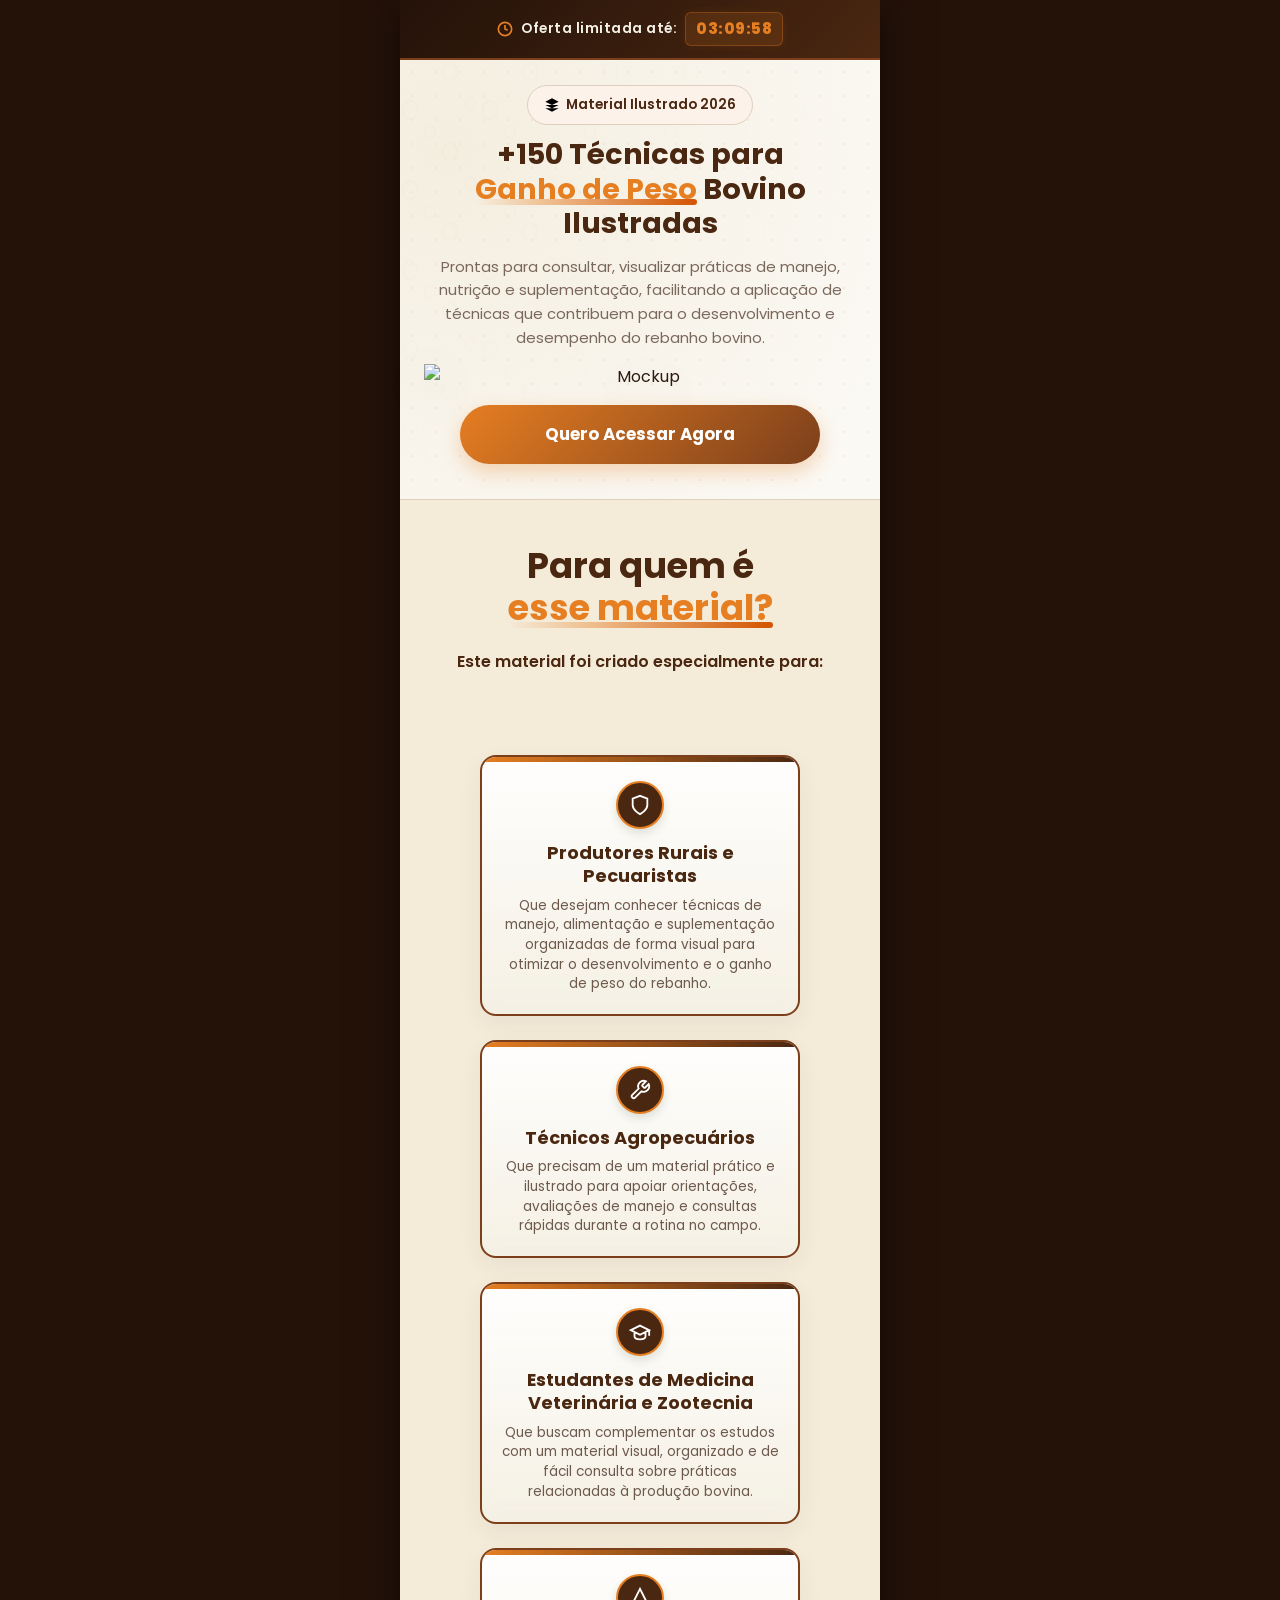
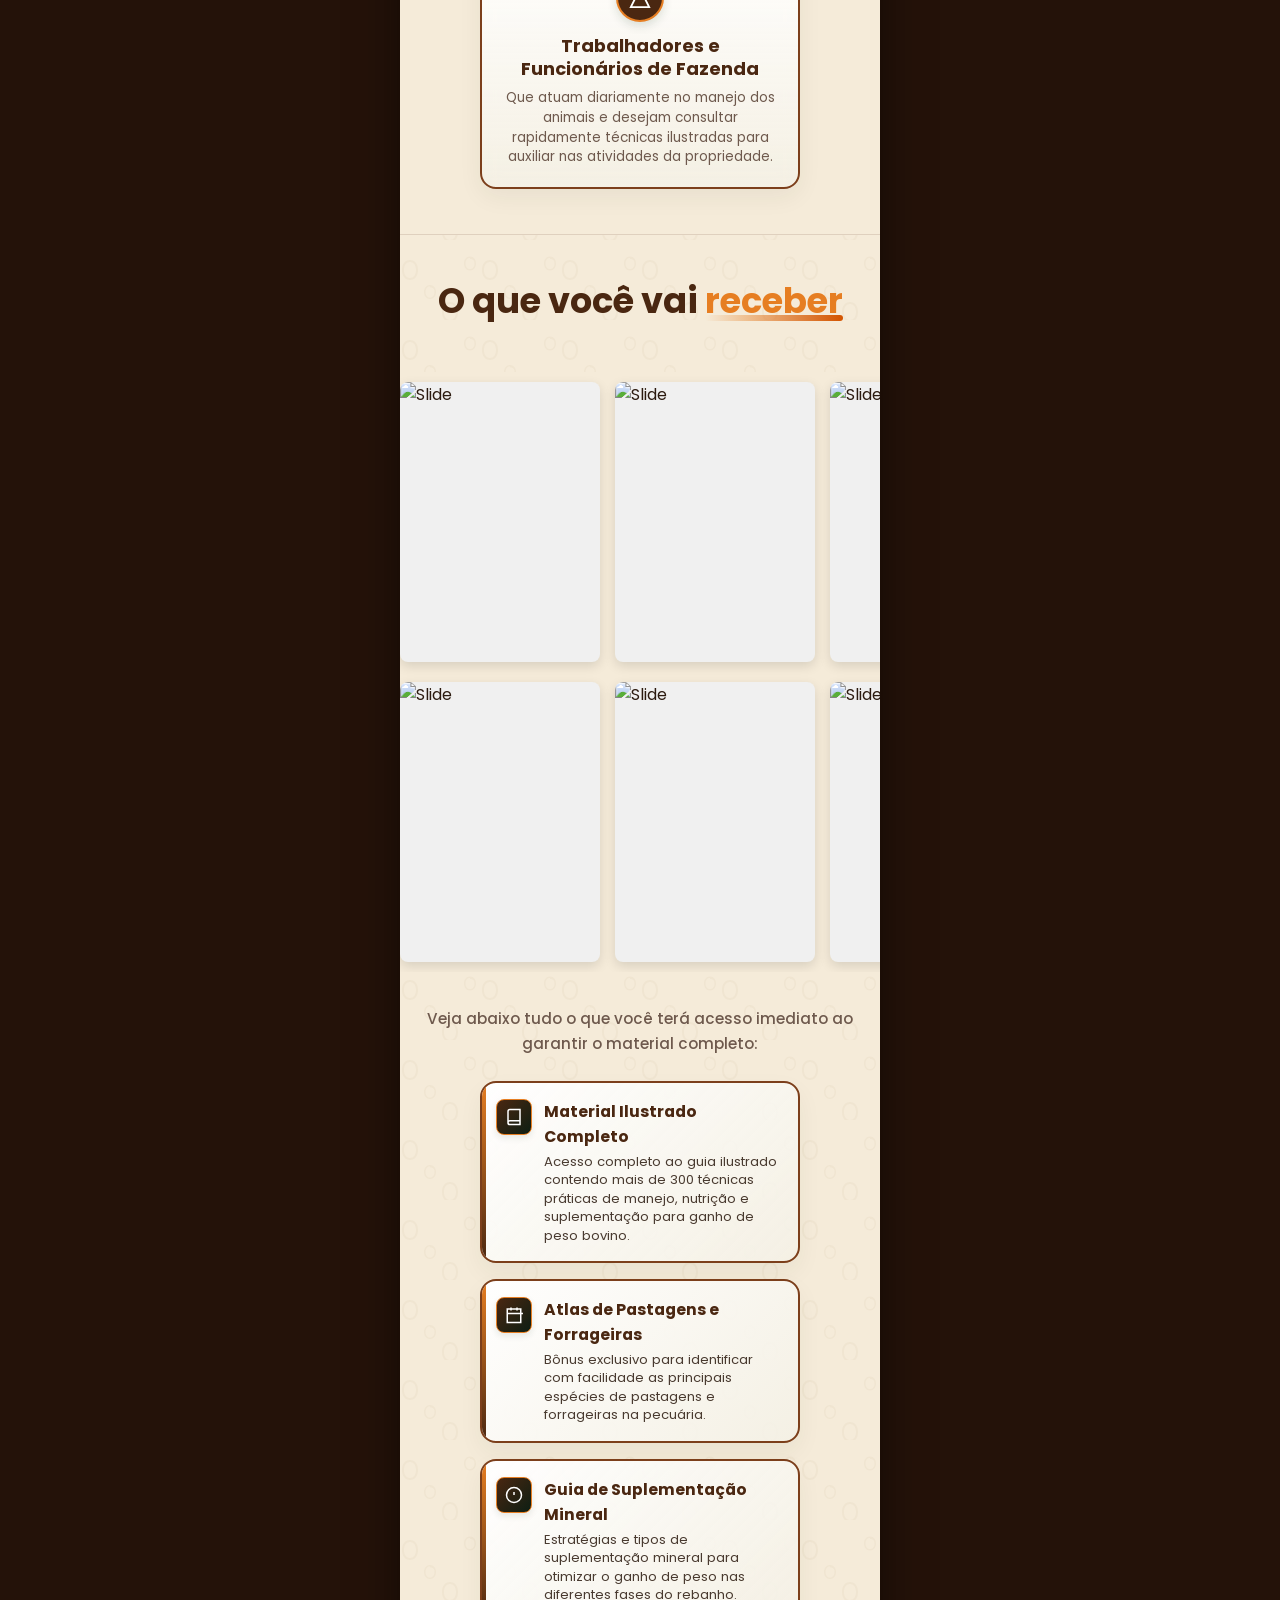
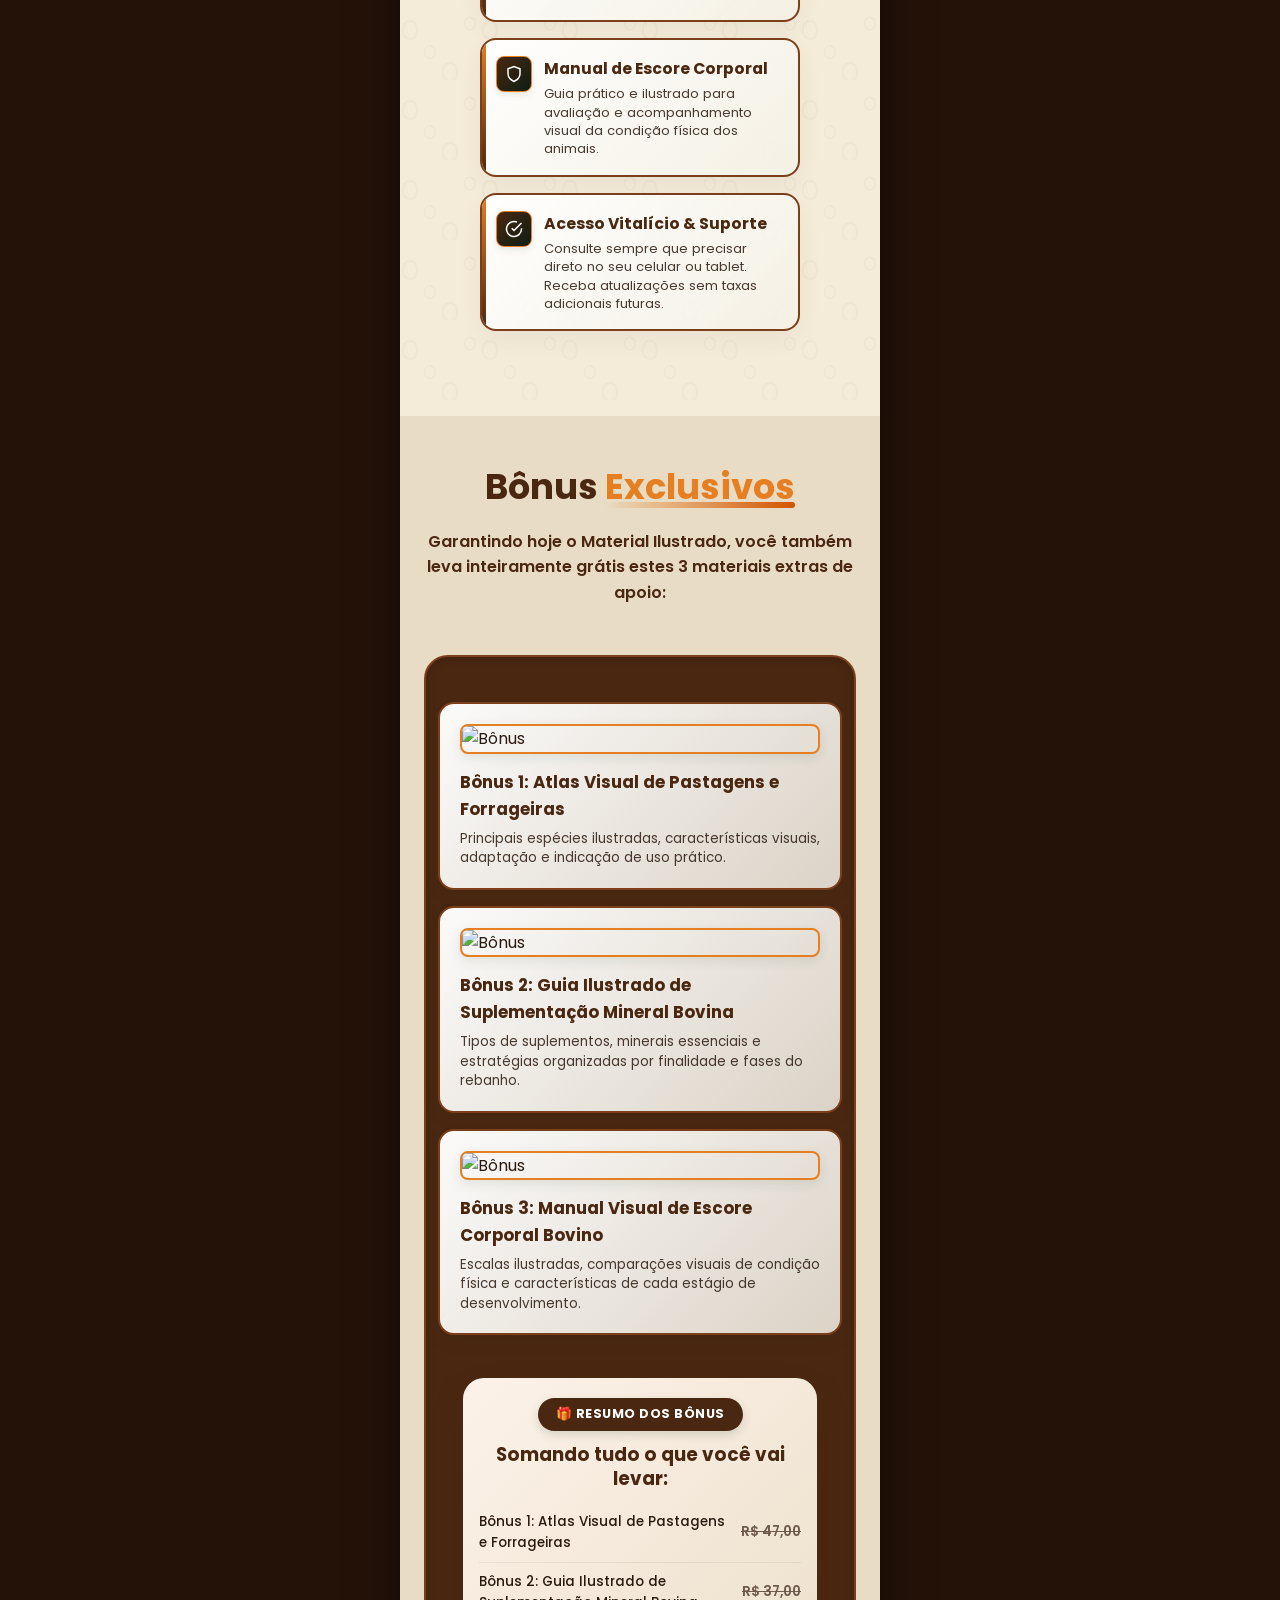
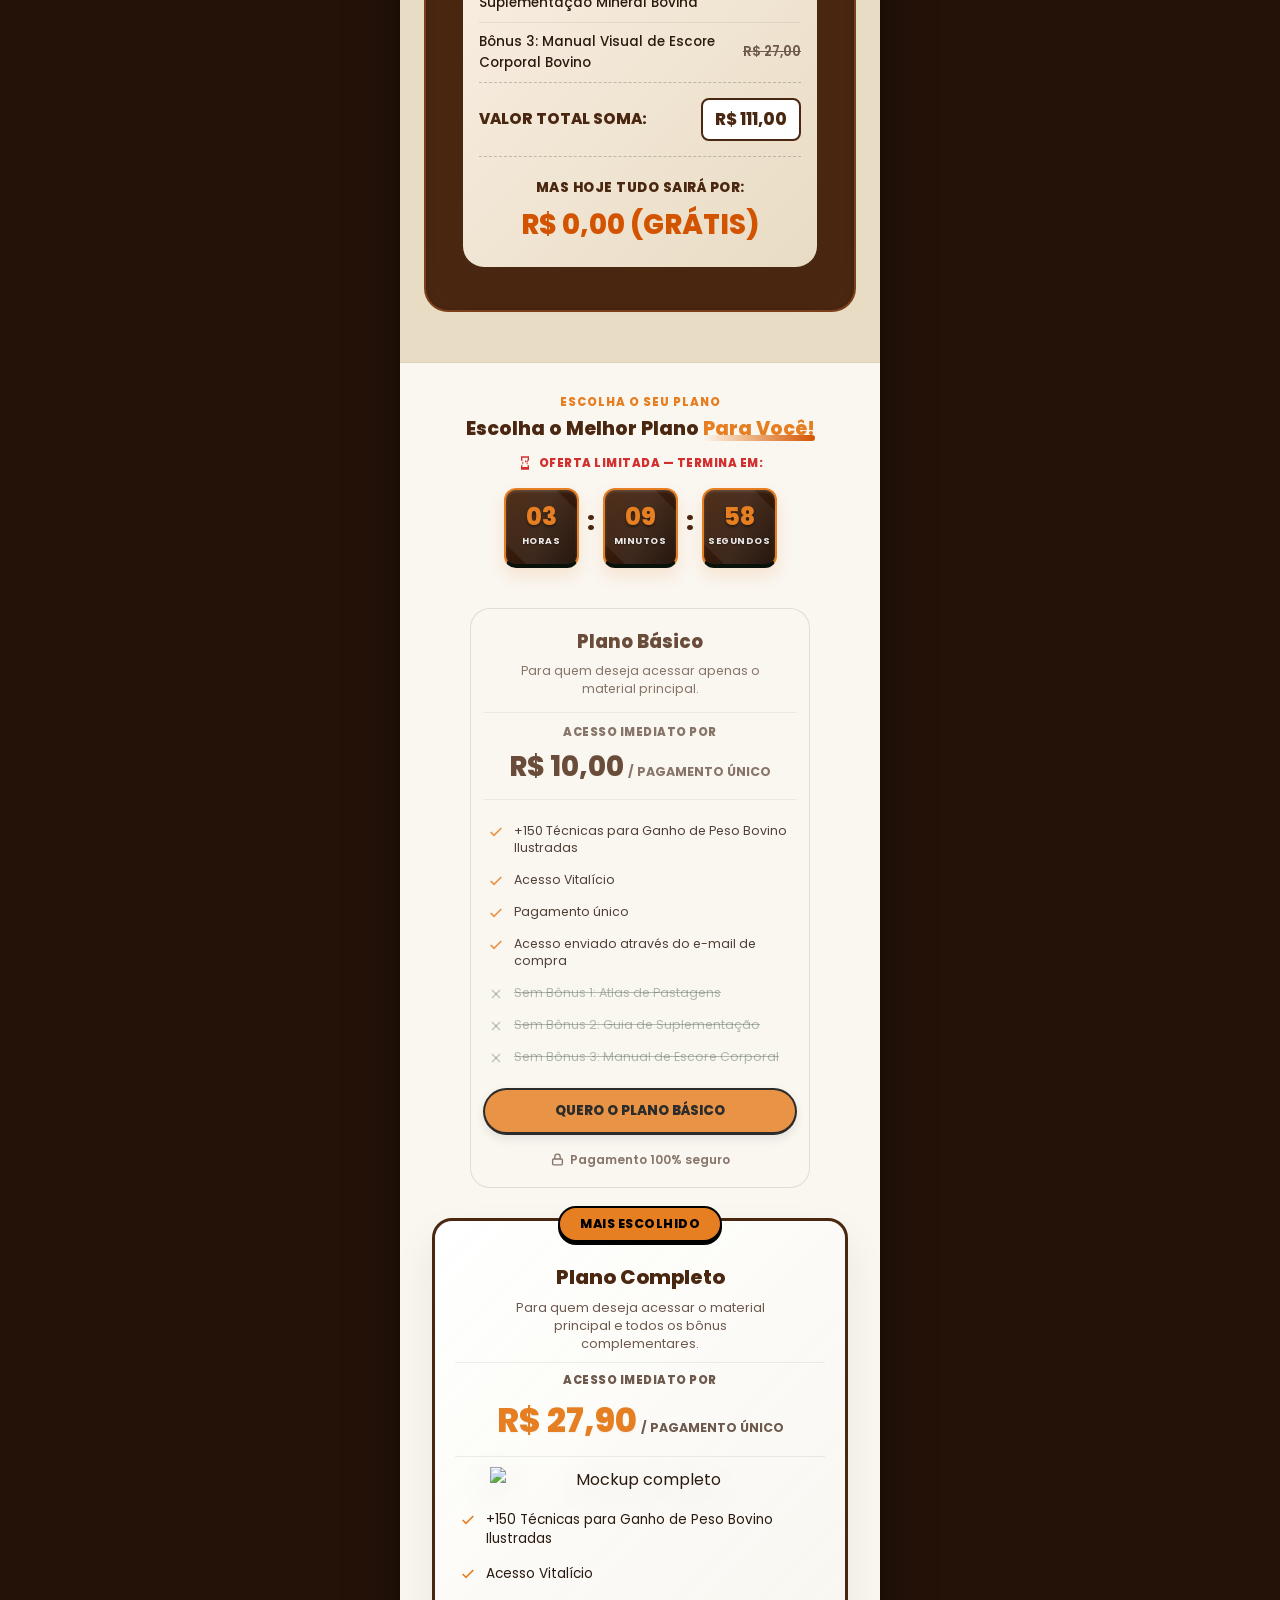
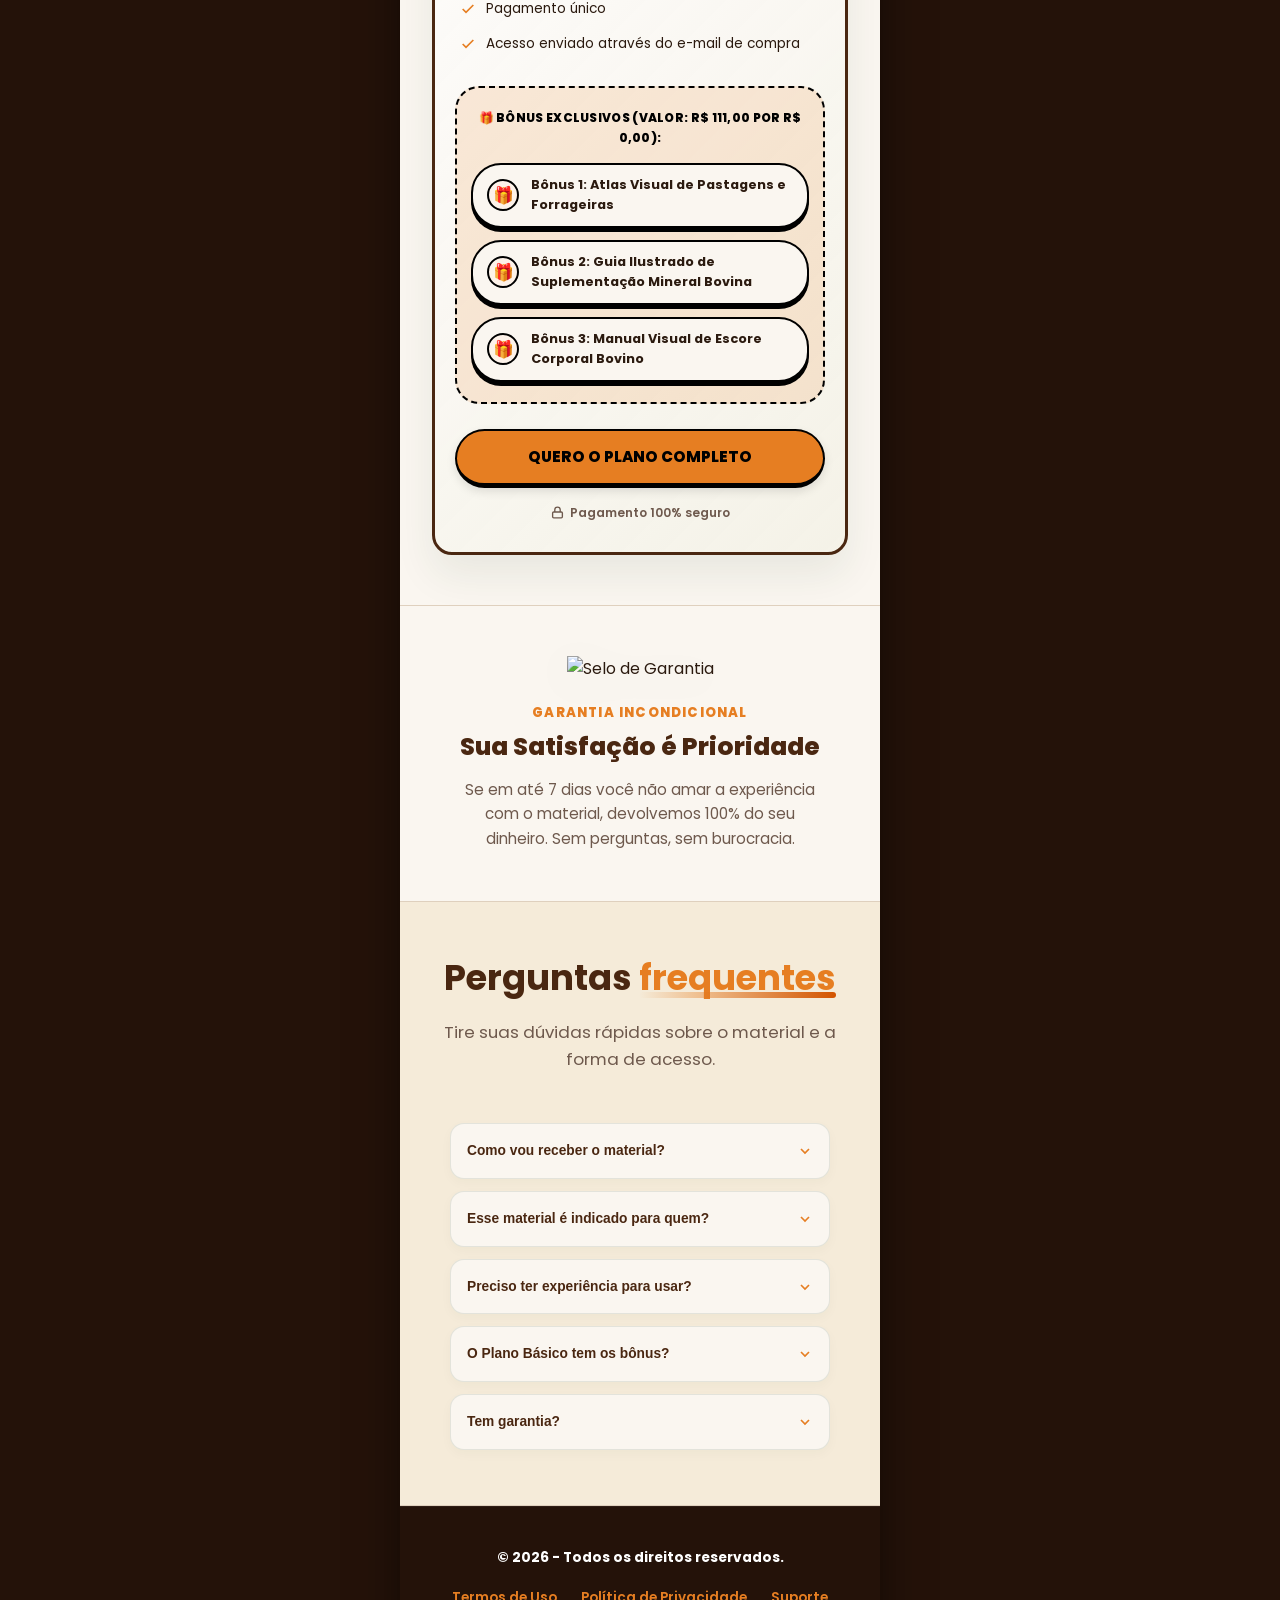
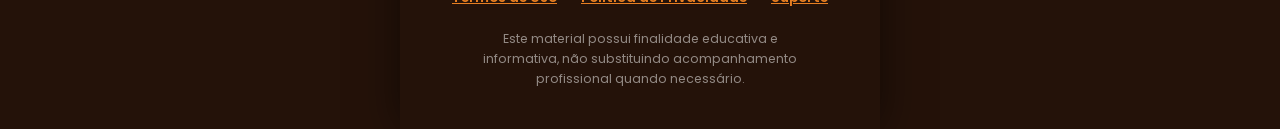
==== index.html @ b2746ac4 "Initial commit with Dockerfile, sales page, and members area" ====
<!DOCTYPE html>
<html lang="pt-BR">

<head>
    <meta charset="UTF-8">
    <meta name="viewport" content="width=device-width, initial-scale=1.0">
    <title data-config="meta.title">+150 Técnicas para Ganho de Peso Bovino Ilustradas - Material Ilustrado</title>
    <meta name="description" data-config-content="meta.description"
        content="Prontas para consultar, visualizar práticas de manejo, nutrição e suplementação, facilitando a aplicação de técnicas que contribuem para o desenvolvimento e desempenho do rebanho bovino.">

    <style>
        @import url('https://fonts.googleapis.com/css2?family=Poppins:wght@300;400;700;800&display=swap');

        /* 
        ==================================================================
        PAINEL DE CONFIGURAÇÃO DE CORES (CSS VARIABLES)
        Altere as cores abaixo para mudar o visual da página inteira!
        ==================================================================
        */
        :root {
            --primary: #4a2711;
            /* Marrom Escuro Quente */
            --primary-light: #7c3f1b;
            /* Marrom Médio */
            --support: #e67e22;
            /* Laranja */
            --support-light: #fdf2e9;
            /* Laranja/Creme Bem Claro */
            --bg-beige: #f5ebd9;
            /* Fundo geral da página (Marrom Claro/Bege) */
            --bg-beige-dark: #e8dcc4;
            /* Fundo de seções específicas (Bege Escuro) */
            --bg-white: #faf6f0;
            /* Fundo dos cards e contêineres principais */
            --text-dark: #2b1a0f;
            /* Texto principal */
            --text-muted: #6e594d;
            /* Texto secundário */
            --accent: #d35400;
            /* Laranja de atenção */
            --accent-gold: #d4a373;
            /* Cor ouro/bronze decorativo */
            --border-color: #dfd0be;
            /* Cor das bordas padrão */

            /* Sombra e Efeitos */
            --shadow-sm: 0 2px 8px rgba(74, 39, 17, 0.05);
            --shadow-md: 0 8px 24px rgba(74, 39, 17, 0.08);
            --shadow-lg: 0 16px 32px rgba(74, 39, 17, 0.12);
            --transition: all 0.3s cubic-bezier(0.4, 0, 0.2, 1);
            --radius-sm: 8px;
            --radius-md: 16px;
            --radius-lg: 24px;
        }

        /* RESET & BASE CSS */
        * {
            margin: 0;
            padding: 0;
            box-sizing: border-box;
            -webkit-tap-highlight-color: transparent;
        }

        html {
            scroll-behavior: smooth;
            background-color: #241209;
            display: flex;
            justify-content: center;
        }

        body {
            font-family: 'Poppins', sans-serif;
            background-color: var(--bg-beige);
            /* Leaf wallpaper pattern with SVG inline leaves */
            background-image: url("data:image/svg+xml,%3Csvg xmlns='http://www.w3.org/2000/svg' width='80' height='80' viewBox='0 0 80 80'%3E%3Cg fill='%237c3f1b' fill-opacity='0.04'%3E%3Cpath d='M10 20c5 0 8 4 8 10s-3 10-8 10-8-4-8-10 3-10 8-10zm0 2c-3.3 0-6 2.7-6 8s2.7 8 6 8 6-2.7 6-8-2.7-8-6-8zm40 40c5 0 8 4 8 10s-3 10-8 10-8-4-8-10 3-10 8-10zm0 2c-3.3 0-6 2.7-6 8s2.7 8 6 8 6-2.7 6-8-2.7-8-6-8zM30 45c3.8 0 6 3 6 7s-2.2 7-6 7-6-3-6-7 2.2-7 6-7zm0 1.5c-2.5 0-4.5 2-4.5 5.5s2 5.5 4.5 5.5 4.5-2 4.5-5.5-2-4.5-4.5-4.5zm40-30c3.8 0 6 3 6 7s-2.2 7-6 7-6-3-6-7 2.2-7 6-7zm0 1.5c-2.5 0-4.5 2-4.5 5.5s2 5.5 4.5 5.5 4.5-2 4.5-5.5-2-4.5-4.5-4.5z'/%3E%3C/g%3E%3C/svg%3E");
            color: var(--text-dark);
            line-height: 1.6;
            overflow-x: hidden;
            width: 100%;
            max-width: 480px;
            box-shadow: 0 0 40px rgba(0, 0, 0, 0.5);
            min-height: 100vh;
        }

        h1,
        h2,
        h3,
        .font-serif {
            font-family: 'Poppins', sans-serif;
            font-weight: 700;
            color: var(--primary);
        }

        p {
            font-size: 1.05rem;
            color: var(--text-muted);
            font-weight: 400;
        }

        strong {
            color: var(--primary);
            font-weight: 600;
        }

        .container {
            width: 100%;
            max-width: 1140px;
            margin: 0 auto;
            padding: 0 24px;
        }

        section {
            padding: 45px 0;
        }

        .btn {
            display: inline-flex;
            align-items: center;
            justify-content: center;
            padding: 16px 32px;
            font-size: 1.05rem;
            font-weight: 700;
            text-decoration: none;
            border-radius: 50px;
            transition: var(--transition);
            cursor: pointer;
            border: none;
            width: 100%;
            max-width: 360px;
            box-shadow: var(--shadow-md);
            position: relative;
            overflow: hidden;
            white-space: nowrap;
        }

        .btn::after {
            content: '';
            position: absolute;
            top: 0;
            left: 0;
            width: 100%;
            height: 100%;
            background: linear-gradient(rgba(255, 255, 255, 0.15), rgba(255, 255, 255, 0));
            opacity: 0;
            transition: var(--transition);
        }

        .btn:hover::after {
            opacity: 1;
        }

        .btn:hover {
            transform: translateY(-3px);
            box-shadow: var(--shadow-lg);
        }

        .btn-primary {
            background-color: var(--primary);
            color: var(--bg-beige);
        }

        .btn-primary:hover {
            background-color: var(--primary-light);
        }

        .btn-accent {
            background: linear-gradient(135deg, var(--support), var(--primary-light));
            color: white;
            box-shadow: 0 8px 20px rgba(230, 126, 34, 0.3);
        }

        .btn-accent:hover {
            box-shadow: 0 12px 24px rgba(230, 126, 34, 0.4);
        }

        .badge {
            background-color: var(--support-light);
            color: var(--primary);
            padding: 8px 16px;
            border-radius: 30px;
            font-size: 0.85rem;
            font-weight: 600;
            display: inline-flex;
            align-items: center;
            gap: 6px;
            margin-bottom: 12px;
            border: 1px solid var(--border-color);
        }

        .fade-in {
            opacity: 0;
            transform: translateY(30px);
            transition: opacity 0.8s ease, transform 0.8s ease;
        }

        .fade-in.visible {
            opacity: 1;
            transform: translateY(0);
        }

        /* 1. TOP BAR */
        .top-bar {
            background: linear-gradient(135deg, #241209 0%, #4a2711 100%);
            color: #f4f1e6;
            font-size: 0.85rem;
            font-weight: 600;
            text-align: center;
            padding: 12px 16px;
            position: relative;
            z-index: 10;
            display: flex;
            justify-content: center;
            align-items: center;
            border-bottom: 2px solid var(--primary-light);
            letter-spacing: 0.5px;
        }

        .top-bar-content {
            display: inline-flex;
            align-items: center;
            gap: 8px;
            flex-wrap: wrap;
            justify-content: center;
        }

        .top-bar-icon {
            width: 16px;
            height: 16px;
            fill: none;
            stroke: var(--support);
            stroke-width: 2.5;
            animation: pulse-glow 2s infinite;
        }

        .timer-badge {
            background-color: rgba(230, 126, 34, 0.15);
            border: 1px solid rgba(230, 126, 34, 0.3);
            color: var(--support);
            padding: 4px 10px;
            border-radius: 6px;
            font-family: 'Poppins', monospace;
            font-weight: 800;
            font-size: 0.95rem;
            display: inline-flex;
            align-items: center;
            letter-spacing: 0.5px;
            box-shadow: 0 0 10px rgba(230, 126, 34, 0.1);
        }

        @keyframes pulse-glow {
            0% {
                transform: scale(1);
                opacity: 0.8;
            }

            50% {
                transform: scale(1.1);
                opacity: 1;
            }

            100% {
                transform: scale(1);
                opacity: 0.8;
            }
        }

        /* 2. HERO SECTION */
        .hero {
            background: radial-gradient(circle at 10% 20%, rgba(244, 241, 230, 0.5) 0%, rgba(251, 249, 244, 1) 90%);
            padding: 25px 0 35px 0;
            text-align: center;
            border-bottom: 1px solid var(--border-color);
            position: relative;
        }

        .hero::before {
            content: '';
            position: absolute;
            top: 0;
            left: 0;
            right: 0;
            bottom: 0;
            background-image: radial-gradient(var(--border-color) 1px, transparent 1px);
            background-size: 24px 24px;
            opacity: 0.3;
            pointer-events: none;
        }

        .hero-content {
            max-width: 850px;
            margin: 0 auto;
            position: relative;
            z-index: 1;
        }

        .hero h1 {
            font-size: 1.8rem;
            line-height: 1.2;
            margin-bottom: 14px;
        }

        .hero .subheadline {
            font-size: 0.925rem;
            margin-bottom: 15px;
            max-width: 760px;
            margin-left: auto;
            margin-right: auto;
            opacity: 0.9;
        }

        .highlight-stroke {
            color: var(--support);
            position: relative;
            display: inline-block;
        }

        .highlight-stroke::after {
            content: '';
            position: absolute;
            left: 0;
            bottom: 1px;
            width: 100%;
            height: 6px;
            background: linear-gradient(to right, rgba(230, 126, 34, 0) 0%, rgba(230, 126, 34, 0.4) 30%, var(--accent) 100%);
            border-radius: 3px;
        }

        .mockup-wrapper {
            margin: 0 auto 15px auto;
            max-width: 440px;
        }

        .mockup-image {
            width: 100%;
            height: auto;
            display: block;
            margin: 0 auto;
            filter: drop-shadow(0 15px 25px rgba(12, 24, 15, 0.12));
            transition: var(--transition);
        }

        .mockup-image:hover {
            transform: translateY(-4px) scale(1.01);
            filter: drop-shadow(0 20px 35px rgba(12, 24, 15, 0.2));
        }

        /* 3. AUDIENCE SECTION */
        .audience-section {
            background-color: var(--bg-beige);
            border-bottom: 1px solid var(--border-color);
        }

        .section-header {
            text-align: center;
            max-width: 750px;
            margin: 0 auto 50px auto;
        }

        .section-header h2 {
            font-size: 2.2rem;
            line-height: 1.2;
            margin-bottom: 20px;
        }

        .audience-grid {
            display: grid;
            grid-template-columns: repeat(auto-fit, minmax(250px, 1fr));
            gap: 24px;
        }

        .audience-card {
            background: linear-gradient(180deg, rgba(255, 255, 255, 0.95) 0%, rgba(244, 241, 230, 0.8) 100%);
            backdrop-filter: blur(10px);
            -webkit-backdrop-filter: blur(10px);
            border: 2px solid var(--primary-light);
            border-radius: var(--radius-md);
            padding: 24px 18px 20px 18px;
            box-shadow: 0 8px 24px rgba(27, 58, 36, 0.06);
            text-align: center;
            transition: var(--transition);
            position: relative;
            overflow: hidden;
            max-width: 320px;
            margin: 0 auto;
        }

        .audience-card::before {
            content: '';
            position: absolute;
            top: 0;
            left: 0;
            right: 0;
            height: 5px;
            background: linear-gradient(90deg, var(--support) 0%, var(--primary) 100%);
        }

        .audience-card:hover {
            transform: translateY(-8px);
            border-color: var(--support);
            box-shadow: 0 16px 32px rgba(27, 58, 36, 0.12);
        }

        .audience-icon {
            width: 48px;
            height: 48px;
            background-color: var(--primary);
            border-radius: 50%;
            display: flex;
            align-items: center;
            justify-content: center;
            margin: 0 auto 12px auto;
            border: 2px solid var(--support);
            box-shadow: 0 4px 10px rgba(27, 58, 36, 0.15);
            transition: var(--transition);
        }

        .audience-card:hover .audience-icon {
            background-color: var(--support);
            transform: scale(1.05);
        }

        .audience-icon svg {
            width: 22px;
            height: 22px;
            stroke: #ffffff;
            fill: none;
            stroke-width: 2;
        }

        .audience-card h3 {
            font-size: 1.12rem;
            margin-bottom: 8px;
            line-height: 1.3;
        }

        .audience-card p {
            font-size: 0.85rem;
            line-height: 1.45;
        }

        /* 4. CARROSSEIS INFINITOS */
        .scroller-wrapper {
            overflow: hidden;
            width: 100%;
            display: flex;
            flex-direction: column;
            gap: 20px;
            margin-top: 30px;
            padding: 10px 0;
            background-color: var(--bg-beige);
        }

        .scroller-track {
            display: flex;
            gap: 15px;
            width: max-content;
        }

        .scroller-track.to-right {
            animation: scrollRight 35s linear infinite;
        }

        .scroller-track.to-left {
            animation: scrollLeft 35s linear infinite;
        }

        @keyframes scrollRight {
            0% {
                transform: translateX(-50%);
            }

            100% {
                transform: translateX(0);
            }
        }

        @keyframes scrollLeft {
            0% {
                transform: translateX(0);
            }

            100% {
                transform: translateX(-50%);
            }
        }

        .scroller-item {
            width: 200px;
            height: 280px;
            border-radius: var(--radius-sm);
            background: #f0f0f0;
            border: none;
            display: flex;
            align-items: center;
            justify-content: center;
            overflow: hidden;
            flex-shrink: 0;
            box-shadow: 0 4px 12px rgba(0, 0, 0, 0.12);
            transition: var(--transition);
        }

        .scroller-item img {
            width: 100%;
            height: 100%;
            object-fit: cover;
            display: block;
            border-radius: var(--radius-sm);
        }

        .scroller-item:hover {
            transform: scale(1.03);
            box-shadow: 0 8px 20px rgba(0, 0, 0, 0.2);
        }

        /* Benefit cards */
        .benefit-grid {
            display: grid;
            grid-template-columns: 1fr;
            gap: 16px;
            margin-top: 25px;
            padding: 0 20px 40px 20px;
        }

        .benefit-card {
            background: linear-gradient(135deg, rgba(255, 255, 255, 0.98) 0%, rgba(244, 241, 230, 0.85) 100%);
            border: 2px solid var(--primary-light);
            border-radius: var(--radius-md);
            padding: 16px 14px;
            display: flex;
            align-items: flex-start;
            gap: 12px;
            box-shadow: 0 10px 25px rgba(27, 58, 36, 0.05);
            transition: var(--transition);
            text-align: left;
            max-width: 320px;
            margin: 0 auto;
            position: relative;
            overflow: hidden;
        }

        .benefit-card::before {
            content: '';
            position: absolute;
            top: 0;
            left: 0;
            bottom: 0;
            width: 4px;
            background: linear-gradient(180deg, var(--support) 0%, var(--primary) 100%);
        }

        .benefit-card:hover {
            transform: translateY(-5px);
            border-color: var(--support);
            box-shadow: 0 16px 30px rgba(27, 58, 36, 0.1);
        }

        .benefit-icon {
            width: 36px;
            height: 36px;
            background: linear-gradient(135deg, var(--primary) 0%, #0d1e13 100%);
            border-radius: 8px;
            display: flex;
            align-items: center;
            justify-content: center;
            flex-shrink: 0;
            border: 1.5px solid var(--support);
            box-shadow: 0 3px 6px rgba(27, 58, 36, 0.1);
            transition: var(--transition);
        }

        .benefit-card:hover .benefit-icon {
            background: linear-gradient(135deg, var(--support) 0%, var(--primary) 100%);
            transform: scale(1.05) rotate(5deg);
        }

        .benefit-icon svg {
            width: 18px;
            height: 18px;
            stroke: #ffffff;
            fill: none;
            stroke-width: 2;
        }

        .benefit-info h3 {
            font-size: 0.98rem;
            margin-bottom: 4px;
            color: var(--primary);
            font-weight: 700;
        }

        .benefit-info p {
            font-size: 0.82rem;
            line-height: 1.4;
            color: var(--text-dark);
            opacity: 0.85;
        }

        /* 5. BONUS SECTION */
        .bonus-outer-wrapper {
            background-color: var(--primary);
            border-radius: var(--radius-lg);
            padding: 20px 12px;
            margin: 25px 0 0 0;
            border: 2px solid var(--primary-light);
            box-shadow: inset 0 2px 10px rgba(0, 0, 0, 0.15);
        }

        .bonus-grid {
            display: grid;
            grid-template-columns: 1fr;
            gap: 16px;
            margin-top: 25px;
            padding: 0;
        }

        .bonus-card {
            background: linear-gradient(135deg, rgba(255, 255, 255, 0.98) 0%, rgba(244, 241, 230, 0.85) 100%);
            border: 2px solid var(--primary-light);
            border-radius: var(--radius-md);
            padding: 20px;
            text-align: left;
            width: 100%;
            max-width: 100%;
            box-shadow: 0 8px 20px rgba(27, 58, 36, 0.04);
            transition: var(--transition);
        }

        .bonus-card:hover {
            transform: translateY(-4px);
            border-color: var(--support);
            box-shadow: 0 12px 25px rgba(27, 58, 36, 0.08);
        }

        .bonus-image-wrapper {
            width: 100%;
            border-radius: var(--radius-sm);
            margin-bottom: 15px;
            overflow: hidden;
            border: 2px solid var(--support);
            box-shadow: 0 4px 12px rgba(27, 58, 36, 0.1);
        }

        .bonus-image-wrapper img {
            width: 100%;
            height: auto;
            display: block;
        }

        .bonus-card h3 {
            font-size: 1.05rem;
            margin-bottom: 6px;
            color: var(--primary);
            font-weight: 700;
        }

        .bonus-card p {
            font-size: 0.84rem;
            line-height: 1.45;
            color: var(--text-dark);
            opacity: 0.85;
        }

        /* Summary Box Table */
        .summary-box {
            background: linear-gradient(135deg, var(--support-light) 0%, var(--bg-beige-dark) 100%);
            border: 3px solid var(--primary);
            border-radius: var(--radius-lg);
            padding: 20px 16px;
            max-width: 360px;
            margin: 40px auto 20px auto;
            text-align: center;
            box-shadow: 0 16px 35px rgba(74, 39, 17, 0.1);
            position: relative;
        }

        .summary-badge {
            display: inline-block;
            background: var(--primary);
            color: #ffffff;
            padding: 6px 18px;
            border-radius: 30px;
            font-size: 0.8rem;
            font-weight: 700;
            letter-spacing: 0.5px;
            text-transform: uppercase;
            margin-bottom: 12px;
            box-shadow: 0 4px 10px rgba(27, 58, 36, 0.15);
        }

        .summary-box h3 {
            font-size: 1.15rem;
            font-weight: 700;
            color: var(--primary);
            margin-bottom: 12px;
            line-height: 1.3;
        }

        .summary-list {
            list-style: none;
            padding: 0;
            margin: 0 0 15px 0;
            border-bottom: 1px dashed rgba(27, 58, 36, 0.25);
        }

        .summary-list li {
            display: flex;
            justify-content: space-between;
            align-items: center;
            padding: 8px 0;
            font-size: 0.84rem;
            border-bottom: 1px solid rgba(27, 58, 36, 0.08);
            color: var(--text-dark);
            text-align: left;
            font-weight: 500;
        }

        .summary-list li:last-child {
            border-bottom: none;
        }

        .summary-list .item-price {
            color: var(--text-muted);
            font-weight: 600;
            flex-shrink: 0;
            margin-left: 10px;
        }

        .summary-total-container {
            display: flex;
            justify-content: space-between;
            align-items: center;
            margin-bottom: 15px;
        }

        .summary-total-container .total-label {
            font-size: 0.95rem;
            font-weight: 800;
            color: var(--primary);
        }

        .summary-total-container .total-box {
            background-color: #ffffff;
            border: 2px solid var(--primary);
            border-radius: 8px;
            padding: 6px 12px;
            font-weight: 800;
            font-size: 1.05rem;
            color: var(--primary);
        }

        .summary-free-highlight {
            border-top: 1px dashed rgba(27, 58, 36, 0.25);
            padding-top: 20px;
        }

        .summary-free-highlight .free-sub {
            font-size: 0.85rem;
            font-weight: 800;
            color: var(--primary);
            margin-bottom: 5px;
            letter-spacing: 0.5px;
        }

        .summary-free-highlight .free-price {
            font-size: 1.7rem;
            font-weight: 800;
            color: var(--accent);
            animation: pulsePrice 2s infinite;
        }

        @keyframes pulsePrice {
            0% {
                transform: scale(1);
            }

            50% {
                transform: scale(1.03);
            }

            100% {
                transform: scale(1);
            }
        }

        /* 6. PLANS & PRICING */
        .plans-grid {
            display: grid;
            grid-template-columns: 1fr;
            gap: 30px;
            margin-top: 40px;
            padding: 0 8px 40px 8px;
        }

        .plan-card {
            background: linear-gradient(135deg, rgba(255, 255, 255, 0.98) 0%, rgba(244, 241, 230, 0.85) 100%);
            border: 2px solid var(--primary-light);
            border-radius: 20px;
            padding: 30px 20px;
            text-align: center;
            width: 100%;
            max-width: 360px;
            margin: 0 auto;
            box-shadow: 0 10px 30px rgba(27, 58, 36, 0.04);
            position: relative;
            transition: var(--transition);
        }

        .plan-card.plan-featured {
            border: 3px solid var(--primary);
            box-shadow: 0 20px 40px rgba(27, 58, 36, 0.08);
            max-width: 420px;
        }

        .plan-card.plan-basic {
            background: var(--bg-white);
            border: 1px solid rgba(27, 58, 36, 0.15);
            max-width: 340px;
            padding: 18px 12px;
            box-shadow: none;
            opacity: 0.82;
        }

        .plan-card.plan-basic:hover {
            opacity: 1;
            border-color: rgba(27, 58, 36, 0.35);
        }

        .plan-card.plan-basic .plan-card-header h3 {
            font-size: 1.15rem;
        }

        .plan-card.plan-basic .plan-desc {
            font-size: 0.78rem;
            max-width: 240px;
        }

        .plan-card.plan-basic .plan-price-block {
            margin: 15px 0;
            padding: 10px 0;
        }

        .plan-card.plan-basic .price-val {
            font-size: 1.7rem;
        }

        .plan-card.plan-basic .plan-features li {
            font-size: 0.78rem;
            padding: 7px 0;
        }

        .plan-card.plan-basic .plan-btn {
            padding: 10px 16px;
            font-size: 0.85rem;
            border-bottom-width: 3px;
        }

        .plan-card.plan-basic .plan-btn:hover {
            border-bottom-width: 2px;
        }

        .plan-tag {
            position: absolute;
            top: -15px;
            left: 50%;
            transform: translateX(-50%);
            background-color: var(--support);
            border: 2px solid #000000;
            color: #000000;
            padding: 6px 20px;
            border-radius: 30px;
            font-size: 0.78rem;
            font-weight: 800;
            letter-spacing: 0.5px;
            box-shadow: 0px 3px 0px #000000;
        }

        .plan-card-header h3 {
            font-size: 1.25rem;
            font-weight: 800;
            color: var(--primary);
            margin-bottom: 6px;
        }

        .plan-featured .plan-card-header h3 {
            margin-top: 10px;
        }

        .plan-desc {
            font-size: 0.8rem;
            color: var(--text-muted);
            line-height: 1.4;
            max-width: 260px;
            margin: 0 auto;
        }

        .plan-price-block {
            margin: 10px 0 5px 0;
            padding: 8px 0;
            border-top: 1px solid rgba(27, 58, 36, 0.08);
            border-bottom: 1px solid rgba(27, 58, 36, 0.08);
        }

        .price-sub {
            font-size: 0.72rem;
            font-weight: 800;
            color: var(--text-muted);
            letter-spacing: 0.5px;
            display: block;
            margin-bottom: 4px;
        }

        .price-main {
            display: flex;
            align-items: baseline;
            justify-content: center;
            gap: 4px;
            flex-wrap: wrap;
        }

        .price-val {
            font-size: 2.1rem;
            font-weight: 800;
            color: var(--primary);
            white-space: nowrap;
        }

        .plan-featured .price-val {
            color: var(--support);
            text-shadow: 0 1px 2px rgba(0, 0, 0, 0.05);
            white-space: nowrap;
        }

        .price-period {
            font-size: 0.78rem;
            font-weight: 700;
            color: var(--text-muted);
        }

        .plan-mockup-wrapper {
            margin: 10px auto;
            max-width: 100%;
            height: auto;
        }

        .plan-mockup-wrapper img {
            width: 100%;
            max-width: 300px;
            display: block;
            margin: 0 auto;
            filter: drop-shadow(0 8px 16px rgba(0, 0, 0, 0.1));
        }

        .plan-features {
            list-style: none;
            padding: 0 5px;
            margin: 10px 0 15px 0;
            text-align: left;
        }

        .plan-features li {
            display: flex;
            align-items: flex-start;
            gap: 10px;
            padding: 8px 0;
            font-size: 0.85rem;
            line-height: 1.4;
        }

        .plan-features li svg {
            width: 16px;
            height: 16px;
            flex-shrink: 0;
            margin-top: 2px;
            stroke-width: 2.5;
            fill: none;
        }

        .plan-features li.allowed {
            color: var(--text-dark);
        }

        .plan-features li.allowed svg {
            stroke: var(--support);
        }

        .plan-features li.denied {
            color: rgba(27, 58, 36, 0.4);
            text-decoration: line-through;
        }

        .plan-features li.denied svg {
            stroke: rgba(27, 58, 36, 0.3);
        }

        /* Bonus block inside completed plan */
        .plan-bonus-box {
            background-color: rgba(230, 126, 34, 0.15);
            border: 2px dashed #000000;
            border-radius: 24px;
            padding: 20px 14px;
            margin: 25px 0;
            text-align: left;
            box-shadow: none;
        }

        .plan-bonus-title {
            font-size: 0.75rem;
            font-weight: 800;
            color: #000000;
            margin-bottom: 16px;
            letter-spacing: 0.3px;
            text-align: center;
        }

        .plan-bonus-list {
            list-style: none;
            padding: 0;
            margin: 0;
        }

        .plan-bonus-list li {
            background: var(--bg-white);
            border: 2px solid #000000;
            border-radius: 30px;
            padding: 10px 14px;
            margin-bottom: 12px;
            display: flex;
            align-items: center;
            gap: 12px;
            box-shadow: 0px 4px 0px #000000;
            font-size: 0.8rem;
            color: var(--text-dark);
            font-weight: 700;
        }

        .plan-bonus-list li:last-child {
            margin-bottom: 0;
        }

        .bonus-icon-circle {
            width: 32px;
            height: 32px;
            background-color: var(--support-light);
            border: 2px solid #000000;
            border-radius: 50%;
            display: flex;
            align-items: center;
            justify-content: center;
            flex-shrink: 0;
            font-size: 1.05rem;
        }

        .plan-btn {
            display: block;
            width: 100%;
            background-color: var(--support);
            border: 2px solid #000000;
            border-bottom: 5px solid #000000;
            color: #000000;
            border-radius: 30px;
            padding: 14px 20px;
            font-weight: 800;
            font-size: 0.95rem;
            text-transform: uppercase;
            text-decoration: none;
            box-shadow: 0 4px 10px rgba(0, 0, 0, 0.1);
            transition: var(--transition);
            margin-bottom: 15px;
            text-align: center;
        }

        .plan-btn:hover {
            transform: translateY(-2px);
            background-color: var(--accent);
            border-bottom-width: 3px;
        }

        .plan-security {
            font-size: 0.75rem;
            color: var(--text-muted);
            display: flex;
            align-items: center;
            justify-content: center;
            gap: 6px;
            font-weight: 600;
        }

        .plan-security svg {
            width: 13px;
            height: 13px;
            stroke: var(--text-muted);
            fill: none;
            stroke-width: 2.5;
        }

        /* Timer Block */
        .plans-timer-section {
            padding: 25px 0 10px 0;
            text-align: center;
            background-color: var(--bg-white);
        }

        .plans-timer-section .badge-top {
            font-size: 0.72rem;
            font-weight: 800;
            color: var(--support);
            letter-spacing: 1px;
            text-transform: uppercase;
            margin-bottom: 6px;
            display: inline-block;
        }

        .plans-timer-section h2 {
            font-size: 1.2rem;
            font-weight: 800;
            color: var(--primary);
            margin-bottom: 12px;
            line-height: 1.3;
        }

        .timer-warning-title {
            font-size: 0.72rem;
            font-weight: 800;
            color: #d32f2f;
            text-transform: uppercase;
            letter-spacing: 0.5px;
            margin-bottom: 15px;
            display: flex;
            align-items: center;
            justify-content: center;
            gap: 6px;
        }

        .timer-cards-wrapper {
            display: flex;
            align-items: center;
            justify-content: center;
            gap: 8px;
            margin: 0 auto;
            max-width: 320px;
        }

        .timer-large-card {
            background: linear-gradient(135deg, var(--primary) 0%, #1d0e06 100%);
            border: 2px solid var(--support);
            border-bottom: 4px solid #08120b;
            border-radius: 12px;
            width: 75px;
            height: 80px;
            display: flex;
            flex-direction: column;
            align-items: center;
            justify-content: center;
            box-shadow: 0 8px 16px rgba(230, 126, 34, 0.15), inset 0 1.5px 3px rgba(255, 255, 255, 0.15);
            position: relative;
            overflow: hidden;
            transition: var(--transition);
        }

        .timer-large-card::after {
            content: '';
            position: absolute;
            top: 0;
            left: -50%;
            width: 200%;
            height: 100%;
            background: linear-gradient(60deg, transparent, rgba(255, 255, 255, 0.08), transparent);
            transform: rotate(45deg);
            pointer-events: none;
        }

        .timer-large-card:hover {
            transform: translateY(-2px);
            box-shadow: 0 12px 24px rgba(76, 175, 80, 0.2), inset 0 1.5px 3px rgba(255, 255, 255, 0.25);
        }

        .timer-large-card .timer-num {
            font-size: 1.5rem;
            font-weight: 800;
            color: var(--support);
            line-height: 1.1;
            text-shadow: 0 1.5px 3px rgba(0, 0, 0, 0.4);
            z-index: 1;
        }

        .timer-large-card .timer-label {
            font-size: 0.58rem;
            font-weight: 700;
            color: rgba(255, 255, 255, 0.9);
            letter-spacing: 0.5px;
            margin-top: 4px;
            text-shadow: 0 1px 1.5px rgba(0, 0, 0, 0.3);
            z-index: 1;
        }

        .timer-colon-separator {
            font-size: 1.5rem;
            font-weight: 800;
            color: var(--primary);
            padding-bottom: 10px;
        }

        /* 7. GUARANTEE SECTION */
        .guarantee-section {
            background-color: var(--bg-white);
            border-top: 1px solid var(--border-color);
            border-bottom: 1px solid var(--border-color);
            padding: 50px 0;
            text-align: center;
        }

        .guarantee-content {
            max-width: 380px;
            margin: 0 auto;
            display: flex;
            flex-direction: column;
            align-items: center;
        }

        .guarantee-badge-img {
            max-width: 170px;
            height: auto;
            margin-bottom: 20px;
            filter: drop-shadow(0 8px 20px rgba(0, 0, 0, 0.05));
        }

        .guarantee-subtitle {
            font-size: 0.82rem;
            font-weight: 800;
            color: var(--support);
            letter-spacing: 1.2px;
            text-transform: uppercase;
            margin-bottom: 8px;
            display: inline-block;
        }

        .guarantee-section h2 {
            font-size: 1.55rem;
            font-weight: 800;
            color: var(--primary);
            margin-bottom: 15px;
            line-height: 1.3;
        }

        .guarantee-section p {
            font-size: 0.95rem;
            line-height: 1.6;
            color: var(--text-muted);
            max-width: 360px;
            margin: 0 auto;
        }

        .guarantee-section strong {
            color: var(--primary);
            font-weight: 700;
            position: relative;
            display: inline-block;
        }

        .guarantee-section strong::after {
            content: '';
            position: absolute;
            left: 0;
            bottom: 1px;
            width: 100%;
            height: 4px;
            background-color: var(--support);
            opacity: 0.35;
            z-index: -1;
        }

        /* 8. FAQ SECTION */
        .faq-section {
            background-color: var(--bg-beige);
            padding: 55px 0;
            border-bottom: 1px solid var(--border-color);
        }

        .faq-accordion {
            max-width: 380px;
            margin: 0 auto;
            display: flex;
            flex-direction: column;
            gap: 12px;
        }

        .faq-item {
            background: var(--bg-white);
            border: 1px solid rgba(27, 58, 36, 0.1);
            border-radius: 14px;
            box-shadow: 0 4px 12px rgba(27, 58, 36, 0.03);
            overflow: hidden;
            transition: var(--transition);
        }

        .faq-trigger {
            width: 100%;
            background: none;
            border: none;
            padding: 18px 16px;
            display: flex;
            justify-content: space-between;
            align-items: center;
            text-align: left;
            cursor: pointer;
            outline: none;
        }

        .faq-trigger span {
            font-size: 0.86rem;
            font-weight: 700;
            color: var(--primary);
            line-height: 1.3;
        }

        .faq-chevron {
            width: 16px;
            height: 16px;
            stroke: var(--support);
            stroke-width: 2.5;
            fill: none;
            transition: transform 0.3s ease;
            flex-shrink: 0;
            margin-left: 10px;
        }

        .faq-content-box {
            max-height: 0;
            overflow: hidden;
            transition: max-height 0.3s ease-out, padding 0.3s ease;
            padding: 0 16px;
        }

        .faq-content-box p {
            font-size: 0.8rem;
            line-height: 1.5;
            color: var(--text-muted);
            padding-bottom: 16px;
        }

        .faq-item.active {
            border-color: var(--support);
            box-shadow: 0 8px 20px rgba(76, 175, 80, 0.08);
        }

        .faq-item.active .faq-chevron {
            transform: rotate(180deg);
        }

        .faq-item.active .faq-content-box {
            max-height: 200px;
            padding: 0 16px;
        }

        /* FOOTER */
        footer {
            background-color: #241209;
            color: rgba(255, 255, 255, 0.7);
            padding: 40px 20px;
            text-align: center;
            font-size: 0.82rem;
            border-top: 1px solid rgba(255, 255, 255, 0.05);
        }

        footer p.footer-copyright {
            font-weight: 700;
            color: #ffffff;
            margin-bottom: 18px;
            font-size: 0.85rem;
        }

        .footer-links {
            display: flex;
            flex-wrap: wrap;
            justify-content: center;
            gap: 12px 24px;
            margin-bottom: 20px;
        }

        .footer-links a {
            color: var(--support);
            text-decoration: underline;
            font-weight: 600;
            font-size: 0.85rem;
            transition: var(--transition);
            white-space: nowrap;
        }

        .footer-links a:hover {
            color: #ffffff;
        }

        footer p.footer-disclaimer {
            font-size: 0.78rem;
            line-height: 1.6;
            color: rgba(255, 255, 255, 0.5);
            max-width: 320px;
            margin: 0 auto;
        }

        /* UPSELL MODAL */
        .upsell-modal-overlay {
            display: none;
            position: fixed;
            inset: 0;
            z-index: 9999;
            background: rgba(26, 15, 8, 0.75);
            backdrop-filter: blur(4px);
            align-items: center;
            justify-content: center;
            padding: 20px;
        }

        .upsell-modal-overlay.active {
            display: flex;
        }

        .upsell-modal-box {
            background: #ffffff;
            border-radius: 20px;
            padding: 24px 18px 20px;
            max-width: 350px;
            width: 100%;
            text-align: center;
            position: relative;
            border: 3px solid var(--support);
            box-shadow: 0 15px 45px rgba(124, 63, 27, 0.3);
            animation: modalSlideUp 0.3s ease;
            max-height: 90vh;
            overflow-y: auto;
        }

        @keyframes modalSlideUp {
            from {
                opacity: 0;
                transform: translateY(30px);
            }

            to {
                opacity: 1;
                transform: translateY(0);
            }
        }

        .upsell-close-btn {
            position: absolute;
            top: 10px;
            right: 12px;
            background: none;
            border: none;
            font-size: 1.1rem;
            color: #888;
            cursor: pointer;
            line-height: 1;
            padding: 4px 8px;
        }

        .upsell-close-btn:hover {
            color: #333;
        }

        .upsell-badge {
            display: inline-block;
            background: var(--support);
            color: #fff;
            font-size: 0.65rem;
            font-weight: 800;
            letter-spacing: 0.8px;
            text-transform: uppercase;
            padding: 4px 12px;
            border-radius: 30px;
            margin-bottom: 10px;
        }

        .upsell-title {
            font-size: 1.15rem;
            font-weight: 800;
            color: var(--primary);
            margin-bottom: 6px;
            line-height: 1.2;
        }

        .upsell-subtitle {
            font-size: 0.8rem;
            color: #555;
            margin-bottom: 14px;
            line-height: 1.4;
        }

        .upsell-subtitle strong {
            color: var(--accent);
        }

        .upsell-price-block {
            background: linear-gradient(135deg, var(--support-light), var(--bg-beige-dark));
            border: 2px solid var(--support);
            border-radius: 12px;
            padding: 10px 15px;
            margin-bottom: 14px;
            display: flex;
            flex-direction: column;
            align-items: center;
            gap: 2px;
        }

        .upsell-from {
            font-size: 0.75rem;
            color: #666;
        }

        .upsell-price {
            font-size: 1.9rem;
            font-weight: 900;
            color: var(--accent);
            line-height: 1;
        }

        .upsell-period {
            font-size: 0.7rem;
            color: #666;
            font-weight: 600;
        }

        .upsell-bonus-list {
            list-style: none;
            padding: 0;
            margin: 0 0 16px 0;
            text-align: left;
        }

        .upsell-bonus-list li {
            font-size: 0.78rem;
            font-weight: 600;
            color: var(--primary);
            padding: 6px 0;
            border-bottom: 1px solid var(--border-color);
        }

        .upsell-bonus-list li:last-child {
            border-bottom: none;
        }

        .upsell-cta-btn {
            display: block;
            background: linear-gradient(135deg, var(--support), var(--accent));
            color: #ffffff;
            font-size: 0.85rem;
            font-weight: 800;
            text-decoration: none;
            padding: 12px 16px;
            border-radius: 50px;
            margin-bottom: 12px;
            box-shadow: 0 4px 15px rgba(211, 84, 0, 0.3);
            transition: transform 0.2s ease, box-shadow 0.2s ease;
            line-height: 1.3;
        }

        .upsell-cta-btn:hover {
            transform: translateY(-2px);
            box-shadow: 0 8px 20px rgba(211, 84, 0, 0.4);
        }

        .upsell-dismiss-link {
            display: block;
            font-size: 0.75rem;
            color: var(--support);
            text-decoration: underline;
            cursor: pointer;
            font-weight: 600;
        }

        .upsell-dismiss-link:hover {
            color: var(--accent);
        }
    </style>
</head>

<body>

    <!-- 1. BARRA SUPERIOR -->
    <div class="top-bar">
        <span class="top-bar-content">
            <svg class="top-bar-icon" viewBox="0 0 24 24">
                <circle cx="12" cy="12" r="10"></circle>
                <polyline points="12 6 12 12 16 14"></polyline>
            </svg>
            <span data-config="topBarText">Oferta limitada até:</span>
            <span class="timer-badge">
                <span id="countdown" data-config="countdownTime">15:00</span>
            </span>
        </span>
    </div>

    <!-- 2. HERO PRINCIPAL -->
    <header class="hero">
        <div class="container">
            <div class="hero-content">
                <div class="badge">
                    <svg viewBox="0 0 24 24" width="16" height="16">
                        <path d="M12 2L2 7l10 5 10-5-10-5zM2 17l10 5 10-5M2 12l10 5 10-5" />
                    </svg>
                    <span data-config="hero.badge">Material Ilustrado 2026</span>
                </div>
                <h1 data-config="hero.title"></h1>
                <p class="subheadline" data-config="hero.subheadline"></p>

                <!-- Mockup Area -->
                <div class="mockup-wrapper">
                    <img data-config-src="hero.mockupImage" src="" alt="Mockup" class="mockup-image">
                </div>

                <a href="#planos" class="btn btn-accent" id="btn-hero-planos" data-config="hero.ctaText"></a>
            </div>
        </div>
    </header>

    <!-- 3. PARA QUEM É ESTE MATERIAL? -->
    <section class="audience-section fade-in">
        <div class="container">
            <div class="section-header">
                <h2 data-config="audience.title">Para quem é esse material?</h2>
                <p style="font-weight: 600; font-size: 1rem; color: var(--primary); margin-top: 15px;"
                    data-config="audience.subtitle"></p>
            </div>

            <!-- Section Image -->
            <div style="margin: 20px -24px 30px -24px; text-align: center; width: calc(100% + 48px);">
                <img data-config-src="audience.sectionImage" src="" alt=""
                    style="width: 100%; height: auto; display: block; margin: 0 auto;">
            </div>

            <div class="audience-grid" id="audience-cards-container">
                <!-- Populado via Javascript -->
            </div>
        </div>
    </section>

    <!-- 4. O QUE VOCÊ VAI RECEBER (CARROSSEIS INFINITOS) -->
    <section class="receive-section fade-in">
        <div class="container" style="padding-left: 0; padding-right: 0; max-width: 100%;">
            <div class="section-header" style="padding: 0 20px;">
                <h2 data-config="receive.title">O que você vai receber</h2>
            </div>

            <div class="scroller-wrapper">
                <!-- Carrossel 1 (Movendo para a Direita) -->
                <div class="scroller-track to-right" id="carousel-track-right">
                    <!-- Populado via Javascript -->
                </div>

                <!-- Carrossel 2 (Movendo para a Esquerda) -->
                <div class="scroller-track to-left" id="carousel-track-left">
                    <!-- Populado via Javascript -->
                </div>
            </div>

            <!-- Subheadline -->
            <p class="scroller-subheadline" data-config="receive.subheadline"
                style="text-align: center; font-size: 0.95rem; font-weight: 500; color: var(--text-muted); margin-top: 35px; margin-bottom: 25px; padding: 0 20px;">
            </p>

            <!-- Benefit Cards -->
            <div class="benefit-grid" id="benefits-container">
                <!-- Populado via Javascript -->
            </div>
        </div>
    </section>

    <!-- 5. SEÇÃO DE BÔNUS EXCLUSIVOS -->
    <section class="bonus-section fade-in"
        style="background-color: var(--bg-beige-dark); border-bottom: 1px solid var(--border-color); padding: 50px 0;">
        <div class="container">
            <div class="section-header">
                <h2 data-config="bonus.title">Bônus Exclusivos</h2>
                <p style="font-weight: 600; font-size: 1rem; color: var(--primary); margin-top: 15px;"
                    data-config="bonus.subtitle"></p>
            </div>

            <div class="bonus-outer-wrapper">
                <div class="bonus-grid" id="bonus-cards-container">
                    <!-- Populado via Javascript -->
                </div>

                <!-- Tabela Resumo dos Bônus -->
                <div class="summary-box">
                    <div class="summary-badge" data-config="bonus.summaryBadge">🎁 RESUMO DOS BÔNUS</div>
                    <h3 data-config="bonus.summaryTitle">Somando tudo o que você vai levar:</h3>

                    <ul class="summary-list" id="summary-list-container">
                        <!-- Populado via Javascript -->
                    </ul>

                    <div class="summary-total-container">
                        <span class="total-label" data-config="bonus.summaryTotalLabel">VALOR TOTAL SOMA:</span>
                        <span class="total-box" data-config="bonus.summaryTotalBox">R$ 138,00</span>
                    </div>

                    <div class="summary-free-highlight">
                        <p class="free-sub" data-config="bonus.summaryFreeSub">MAS HOJE TUDO SAIRÁ POR:</p>
                        <p class="free-price" data-config="bonus.summaryFreePrice">R$ 0,00 (GRÁTIS)</p>
                    </div>
                </div>
            </div>
        </div>
    </section>

    <!-- 6. SEÇÃO DO CRONÔMETRO DE OFERTA -->
    <section class="plans-timer-section fade-in" id="planos">
        <div class="container">
            <span class="badge-top" data-config="pricing.badgeTop">Escolha o seu plano</span>
            <h2 data-config="pricing.title"></h2>

            <div class="timer-warning-title">
                <svg viewBox="0 0 24 24" width="16" height="16" fill="currentColor">
                    <path d="M6 2h12v6l-4 4 4 4v6H6v-6l4-4-4-4V2zm10 2H8v3.5l4 4 4-4V4zm-4 7.5l-4-4V18h8v-6.5l-4-4z" />
                </svg>
                <span data-config="pricing.timerWarning">OFERTA LIMITADA — TERMINA EM:</span>
            </div>

            <div class="timer-cards-wrapper">
                <div class="timer-large-card">
                    <span class="timer-num" id="timer-hours">03</span>
                    <span class="timer-label" data-config="pricing.timerHoursLabel">HORAS</span>
                </div>
                <div class="timer-colon-separator">:</div>
                <div class="timer-large-card">
                    <span class="timer-num" id="timer-minutes">10</span>
                    <span class="timer-label" data-config="pricing.timerMinutesLabel">MINUTOS</span>
                </div>
                <div class="timer-colon-separator">:</div>
                <div class="timer-large-card">
                    <span class="timer-num" id="timer-seconds">00</span>
                    <span class="timer-label" data-config="pricing.timerSecondsLabel">SEGUNDOS</span>
                </div>
            </div>

            <!-- PLAN CARDS GRID -->
            <div class="plans-grid">
                <!-- Plano Básico -->
                <div class="plan-card plan-basic">
                    <div class="plan-card-header">
                        <h3 data-config="pricing.basic.title">Plano Básico</h3>
                        <p class="plan-desc" data-config="pricing.basic.desc"></p>
                    </div>

                    <div class="plan-price-block">
                        <span class="price-sub" data-config="pricing.basic.priceSub">ACESSO IMEDIATO POR</span>
                        <div class="price-main">
                            <span class="price-val" data-config="pricing.basic.priceVal">R$ 10,00</span>
                            <span class="price-period" data-config="pricing.basic.pricePeriod">/ PAGAMENTO ÚNICO</span>
                        </div>
                    </div>

                    <ul class="plan-features" id="features-basic-container">
                        <!-- Populado via Javascript -->
                    </ul>

                    <a href="#" class="plan-btn" id="btn-plano-basico" data-config="pricing.basic.btnText">QUERO O PLANO
                        BÁSICO</a>

                    <span class="plan-security">
                        <svg viewBox="0 0 24 24">
                            <rect x="3" y="11" width="18" height="11" rx="2" ry="2"></rect>
                            <path d="M7 11V7a5 5 0 0 1 10 0v4"></path>
                        </svg>
                        <span data-config="pricing.basic.securityText">Pagamento 100% seguro</span>
                    </span>
                </div>

                <!-- Plano Completo (Featured) -->
                <div class="plan-card plan-featured">
                    <div class="plan-tag" data-config="pricing.featured.tag">MAIS ESCOLHIDO</div>

                    <div class="plan-card-header">
                        <h3 data-config="pricing.featured.title">Plano Completo</h3>
                        <p class="plan-desc" data-config="pricing.featured.desc"></p>
                    </div>

                    <div class="plan-price-block">
                        <span class="price-sub" data-config="pricing.featured.priceSub">ACESSO IMEDIATO POR</span>
                        <div class="price-main">
                            <span class="price-val" data-config="pricing.featured.priceVal">R$ 27,90</span>
                            <span class="price-period" data-config="pricing.featured.pricePeriod">/ PAGAMENTO
                                ÚNICO</span>
                        </div>
                    </div>

                    <!-- Mockup image in the center -->
                    <div class="plan-mockup-wrapper">
                        <img data-config-src="pricing.featured.mockupImage" src="" alt="Mockup completo">
                    </div>

                    <ul class="plan-features" id="features-featured-container">
                        <!-- Populado via Javascript -->
                    </ul>

                    <!-- Inner Bonus box -->
                    <div class="plan-bonus-box">
                        <div class="plan-bonus-title" data-config="pricing.featured.bonusTitle">
                            🎁 BÔNUS EXCLUSIVOS:
                        </div>
                        <ul class="plan-bonus-list" id="features-featured-bonus-container">
                            <!-- Populado via Javascript -->
                        </ul>
                    </div>

                    <a href="" class="plan-btn btn-featured" id="btn-plano-completo"
                        data-config="pricing.featured.btnText" data-config-href="pricing.featured.checkoutLink">QUERO O
                        PLANO COMPLETO</a>

                    <span class="plan-security">
                        <svg viewBox="0 0 24 24">
                            <rect x="3" y="11" width="18" height="11" rx="2" ry="2"></rect>
                            <path d="M7 11V7a5 5 0 0 1 10 0v4"></path>
                        </svg>
                        <span data-config="pricing.featured.securityText">Pagamento 100% seguro</span>
                    </span>
                </div>
            </div>
        </div>
    </section>

    <!-- 7. SEÇÃO DE GARANTIA DE 7 DIAS -->
    <section class="guarantee-section fade-in">
        <div class="container">
            <div class="guarantee-content">
                <img data-config-src="guarantee.badgeImage" src="" alt="Selo de Garantia" class="guarantee-badge-img">
                <span class="guarantee-subtitle" data-config="guarantee.subtitle">GARANTIA INCONDICIONAL</span>
                <h2 data-config="guarantee.title"></h2>
                <p data-config="guarantee.description"></p>
            </div>
        </div>
    </section>

    <!-- 8. SEÇÃO DE PERGUNTAS FREQUENTES (FAQ) -->
    <section class="faq-section fade-in">
        <div class="container">
            <div class="section-header">
                <h2 data-config="faq.title">Perguntas frequentes</h2>
                <p data-config="faq.subtitle">Tire suas dúvidas rápidas sobre o material e a forma de acesso.</p>
            </div>

            <div class="faq-accordion" id="faq-container">
                <!-- Populado via Javascript -->
            </div>
        </div>
    </section>

    <!-- FOOTER -->
    <footer>
        <div class="container">
            <p class="footer-copyright" data-config="footer.copyright">&copy; 2026 - Todos os direitos reservados.</p>
            <div class="footer-links" id="footer-links-container">
                <!-- Populado via Javascript -->
            </div>
            <p class="footer-disclaimer" data-config="footer.disclaimer"></p>
        </div>
    </footer>

    <!-- UPSELL MODAL -->
    <div id="upsell-modal" class="upsell-modal-overlay">
        <div class="upsell-modal-box">
            <button class="upsell-close-btn" id="btn-close-modal" aria-label="Fechar">&#x2715;</button>

            <div class="upsell-badge" data-config="upsell.badge">🔥 OFERTA EXCLUSIVA — SÓ AGORA!</div>

            <h2 class="upsell-title" data-config="upsell.title">Espera! Antes de continuar...</h2>
            <p class="upsell-subtitle" data-config="upsell.subtitle"></p>

            <div class="upsell-price-block">
                <span class="upsell-from" data-config="upsell.priceFrom">De <s>R$ 27,90</s></span>
                <span class="upsell-price" data-config="upsell.priceVal">R$ 17,90</span>
                <span class="upsell-period" data-config="upsell.pricePeriod">pagamento único • acesso vitalício</span>
            </div>

            <ul class="upsell-bonus-list" id="upsell-bonus-list-container">
                <!-- Populado via Javascript -->
            </ul>

            <a href="" class="upsell-cta-btn" id="btn-upsell-cta" data-config="upsell.ctaText"
                data-config-href="upsell.checkoutLink">✅ QUERO O PLANO COMPLETO POR R$ 17,90</a>

            <a href="" class="upsell-dismiss-link" id="btn-dismiss-modal" data-config="upsell.dismissText"
                data-config-href="upsell.dismissCheckoutLink">
                Não, eu quero o Plano Básico mesmo
            </a>
        </div>
    </div>

    <!-- 
      ==================================================================
      ARQUIVO DE CONFIGURAÇÃO DE TEXTOS, IMAGENS E LINKS
      Edite este objeto Javascript para alterar todo o conteúdo da página!
      ==================================================================
    -->
    <script>
        const PAGE_CONFIG = {
            // IDs de Rastreamento (Deixe vazio "" se não usar)
            facebookPixelId: "994840403415628",
            utmifyPixelId: "6a4d748e29667649fac647d0",

            // URL de destino quando o usuário clicar no botão voltar do navegador
            backRedirectUrl: window.location.origin + "/back" + window.location.search,

            // Metadados da aba do navegador
            meta: {
                title: "+150 Técnicas para Ganho de Peso Bovino Ilustradas - Material Ilustrado",
                description: "Prontas para consultar, visualizar práticas de manejo, nutrição e suplementação, facilitando a aplicação de técnicas que contribuem para o desenvolvimento e desempenho do rebanho bovino."
            },

            // Top bar
            topBarText: "Oferta limitada até:",
            countdownTime: "15:00", // Tempo inicial padrão

            // Seção 2: Hero
            hero: {
                badge: "Material Ilustrado 2026",
                title: "+150 Técnicas para <span class=\"highlight-stroke\">Ganho de Peso</span> Bovino Ilustradas",
                subheadline: "Prontas para consultar, visualizar práticas de manejo, nutrição e suplementação, facilitando a aplicação de técnicas que contribuem para o desenvolvimento e desempenho do rebanho bovino.",
                mockupImage: "https://i.ibb.co/fVPzQm16/image.png",
                ctaText: "Quero Acessar Agora",
                ctaLink: "#planos"
            },

            // Seção 3: Para quem é este material
            audience: {
                title: "Para quem é <span class=\"highlight-stroke\">esse material?</span>",
                subtitle: "Este material foi criado especialmente para:",
                sectionImage: "https://i.ibb.co/RTP3V2PQ/image.png",
                cards: [
                    {
                        svgPath: "M12 22s8-4 8-10V5l-8-3-8 3v7c0 6 8 10 8 10z",
                        title: "Produtores Rurais e Pecuaristas",
                        desc: "Que desejam conhecer técnicas de manejo, alimentação e suplementação organizadas de forma visual para otimizar o desenvolvimento e o ganho de peso do rebanho."
                    },
                    {
                        svgPath: "M14.7 6.3a1 1 0 0 0 0 1.4l1.6 1.6a1 1 0 0 0 1.4 0l3.77-3.77a6 6 0 0 1-7.94 7.94l-6.91 6.91a2.12 2.12 0 0 1-3-3l6.91-6.91a6 6 0 0 1 7.94-7.94l-3.76 3.76z",
                        title: "Técnicos Agropecuários",
                        desc: "Que precisam de um material prático e ilustrado para apoiar orientações, avaliações de manejo e consultas rápidas durante a rotina no campo."
                    },
                    {
                        svgPath: "M22 10v6M2 10l10-5 10 5-10 5zM6 12v5c0 2 2.5 3 6 3s6-1 6-3v-5",
                        title: "Estudantes de Medicina Veterinária e Zootecnia",
                        desc: "Que buscam complementar os estudos com um material visual, organizado e de fácil consulta sobre práticas relacionadas à produção bovina."
                    },
                    {
                        svgPath: "M12 2L2 22h20L12 2z",
                        title: "Trabalhadores e Funcionários de Fazenda",
                        desc: "Que atuam diariamente no manejo dos animais e desejam consultar rapidamente técnicas ilustradas para auxiliar nas atividades da propriedade."
                    }
                ]
            },

            // Seção 4: O que você vai receber (Carrossel e Benefícios)
            receive: {
                title: "O que você vai <span class=\"highlight-stroke\">receber</span>",
                subheadline: "Veja abaixo tudo o que você terá acesso imediato ao garantir o material completo:",

                // Imagens para o carrossel (linha de cima)
                carouselImagesTop: [
                    "https://i.ibb.co/23DCT0Gr/01-01-produto-principal-pdfpagina-001.jpg",
                    "https://i.ibb.co/Q70XQjWz/02-01-produto-principal-pdfpagina-002.jpg",
                    "https://i.ibb.co/216CRrfb/03-01-produto-principal-pdfpagina-013.jpg",
                    "https://i.ibb.co/7ts9Rk5g/04-01-produto-principal-pdfpagina-024.jpg",
                    "https://i.ibb.co/V6R6ZzX/05-01-produto-principal-pdfpagina-061.jpg",
                    "https://i.ibb.co/vxdJ3Dzr/06-01-produto-principal-pdfpagina-106.jpg",
                    "https://i.ibb.co/nNBbxVLh/07-01-produto-principal-pdfpagina-145.jpg",
                    "https://i.ibb.co/q3nDRzgB/06-02-bonus1-mapa-visual-sintomas-folhas-pdfpagina-028.jpg",
                    "https://i.ibb.co/60bCS7dY/07-02-bonus1-mapa-visual-sintomas-folhas-pdfpagina-037.jpg",
                    "https://i.ibb.co/CpQZsnrq/01-02-bonus1-mapa-visual-sintomas-folhas-pdfpagina-001.jpg",
                    "https://i.ibb.co/TqwdkRHG/02-02-bonus1-mapa-visual-sintomas-folhas-pdfpagina-002.jpg"
                ],

                // Imagens para o carrossel (linha de baixo)
                carouselImagesBottom: [
                    "https://i.ibb.co/CqmRLLv/02-03-bonus2-calendario-alerta-horta-pdfpagina-002.jpg",
                    "https://i.ibb.co/B5kqkLXN/03-03-bonus2-calendario-alerta-horta-pdfpagina-004.jpg",
                    "https://i.ibb.co/bj1pBZFp/04-03-bonus2-calendario-alerta-horta-pdfpagina-009.jpg",
                    "https://i.ibb.co/k2hzNW5q/03-04-bonus3-ficha-diagnostico-visual-pdfpagina-004.jpg",
                    "https://i.ibb.co/V0jr0cLV/04-04-bonus3-ficha-diagnostico-visual-pdfpagina-011.jpg",
                    "https://i.ibb.co/s9Xcv5zW/05-04-bonus3-ficha-diagnostico-visual-pdfpagina-018.jpg",
                    "https://i.ibb.co/Lh6Dh5Mt/06-04-bonus3-ficha-diagnostico-visual-pdfpagina-025.jpg",
                    "https://i.ibb.co/R4TLd5tg/07-04-bonus3-ficha-diagnostico-visual-pdfpagina-035.jpg",
                    "https://i.ibb.co/8DjgqZ2Q/01-04-bonus3-ficha-diagnostico-visual-pdfpagina-001.jpg"
                ],

                // Cards de benefícios detalhados
                benefits: [
                    {
                        svgPath: "M4 19.5A2.5 2.5 0 0 1 6.5 17H20 M6.5 2H20v20H6.5A2.5 2.5 0 0 1 4 19.5v-15A2.5 2.5 0 0 1 6.5 2z",
                        title: "Material Ilustrado Completo",
                        desc: "Acesso completo ao guia ilustrado contendo mais de 300 técnicas práticas de manejo, nutrição e suplementação para ganho de peso bovino."
                    },
                    {
                        svgPath: "M3 4h18v18H3V4z M16 2v4 M8 2v4 M3 10h21",
                        title: "Atlas de Pastagens e Forrageiras",
                        desc: "Bônus exclusivo para identificar com facilidade as principais espécies de pastagens e forrageiras na pecuária."
                    },
                    {
                        svgPath: "M12 22c5.523 0 10-4.477 10-10S17.523 2 12 2 2 6.477 2 12s4.477 10 10 10z M12 8v4 M12 16h.01",
                        title: "Guia de Suplementação Mineral",
                        desc: "Estratégias e tipos de suplementação mineral para otimizar o ganho de peso nas diferentes fases do rebanho."
                    },
                    {
                        svgPath: "M12 22s8-4 8-10V5l-8-3-8 3v7c0 6 8 10 8 10z",
                        title: "Manual de Escore Corporal",
                        desc: "Guia prático e ilustrado para avaliação e acompanhamento visual da condição física dos animais."
                    },
                    {
                        svgPath: "M22 11.08V12a10 10 0 1 1-5.93-9.14 M22 4L12 14.01l-3-3",
                        title: "Acesso Vitalício & Suporte",
                        desc: "Consulte sempre que precisar direto no seu celular ou tablet. Receba atualizações sem taxas adicionais futuras."
                    }
                ]
            },

            // Seção 5: Bônus
            bonus: {
                title: "Bônus <span class=\"highlight-stroke\">Exclusivos</span>",
                subtitle: "Garantindo hoje o Material Ilustrado, você também leva inteiramente grátis estes 3 materiais extras de apoio:",
                summaryBadge: "🎁 RESUMO DOS BÔNUS",
                summaryTitle: "Somando tudo o que você vai levar:",
                summaryTotalLabel: "VALOR TOTAL SOMA:",
                summaryTotalBox: "R$ 111,00",
                summaryFreeSub: "MAS HOJE TUDO SAIRÁ POR:",
                summaryFreePrice: "R$ 0,00 (GRÁTIS)",

                // Lista de cards de bônus
                cards: [
                    {
                        image: "https://i.ibb.co/HTVgvSr8/image.png",
                        title: "Bônus 1: Atlas Visual de Pastagens e Forrageiras",
                        desc: "Principais espécies ilustradas, características visuais, adaptação e indicação de uso prático."
                    },
                    {
                        image: "https://i.ibb.co/Mxzng0Vr/image.png",
                        title: "Bônus 2: Guia Ilustrado de Suplementação Mineral Bovina",
                        desc: "Tipos de suplementos, minerais essenciais e estratégias organizadas por finalidade e fases do rebanho."
                    },
                    {
                        image: "https://i.ibb.co/9mPSJGvN/image.png",
                        title: "Bônus 3: Manual Visual de Escore Corporal Bovino",
                        desc: "Escalas ilustradas, comparações visuais de condição física e características de cada estágio de desenvolvimento."
                    }
                ],

                // Valores na tabela resumo de bônus
                items: [
                    { name: "Bônus 1: Atlas Visual de Pastagens e Forrageiras", price: "R$ 47,00" },
                    { name: "Bônus 2: Guia Ilustrado de Suplementação Mineral Bovina", price: "R$ 37,00" },
                    { name: "Bônus 3: Manual Visual de Escore Corporal Bovino", price: "R$ 27,00" }
                ]
            },

            // Seção 6: Planos e Preços
            pricing: {
                badgeTop: "Escolha o seu plano",
                title: "Escolha o Melhor Plano <span class=\"highlight-stroke\">Para Você!</span>",
                timerWarning: "OFERTA LIMITADA — TERMINA EM:",
                timerHoursLabel: "HORAS",
                timerMinutesLabel: "MINUTOS",
                timerSecondsLabel: "SEGUNDOS",

                // Plano 1: Básico
                basic: {
                    title: "Plano Básico",
                    desc: "Para quem deseja acessar apenas o material principal.",
                    priceSub: "ACESSO IMEDIATO POR",
                    priceVal: "R$ 10,00",
                    pricePeriod: "/ PAGAMENTO ÚNICO",
                    btnText: "QUERO O PLANO BÁSICO",
                    securityText: "Pagamento 100% seguro",
                    features: [
                        { text: "+150 Técnicas para Ganho de Peso Bovino Ilustradas", allowed: true },
                        { text: "Acesso Vitalício", allowed: true },
                        { text: "Pagamento único", allowed: true },
                        { text: "Acesso enviado através do e-mail de compra", allowed: true },
                        { text: "Sem Bônus 1: Atlas de Pastagens", allowed: false },
                        { text: "Sem Bônus 2: Guia de Suplementação", allowed: false },
                        { text: "Sem Bônus 3: Manual de Escore Corporal", allowed: false }
                    ]
                },

                // Plano 2: Completo (Destaque)
                featured: {
                    tag: "MAIS ESCOLHIDO",
                    title: "Plano Completo",
                    desc: "Para quem deseja acessar o material principal e todos os bônus complementares.",
                    priceSub: "ACESSO IMEDIATO POR",
                    priceVal: "R$ 27,90",
                    pricePeriod: "/ PAGAMENTO ÚNICO",
                    mockupImage: "https://i.ibb.co/fVPzQm16/image.png",
                    checkoutLink: "https://ggcheckout.app/checkout/v5/TkqAKlLxQpA9YrMzGqho",
                    btnText: "QUERO O PLANO COMPLETO",
                    securityText: "Pagamento 100% seguro",
                    features: [
                        { text: "+150 Técnicas para Ganho de Peso Bovino Ilustradas", allowed: true },
                        { text: "Acesso Vitalício", allowed: true },
                        { text: "Pagamento único", allowed: true },
                        { text: "Acesso enviado através do e-mail de compra", allowed: true }
                    ],
                    bonusTitle: "🎁 BÔNUS EXCLUSIVOS (VALOR: R$ 111,00 POR R$ 0,00):",
                    bonuses: [
                        "Bônus 1: Atlas Visual de Pastagens e Forrageiras",
                        "Bônus 2: Guia Ilustrado de Suplementação Mineral Bovina",
                        "Bônus 3: Manual Visual de Escore Corporal Bovino"
                    ]
                }
            },

            // Seção 7: Garantia
            guarantee: {
                badgeImage: "https://i.ibb.co/4ZQWzw3K/image.png",
                subtitle: "GARANTIA INCONDICIONAL",
                title: "Sua Satisfação é Prioridade",
                description: "Se em até 7 dias você não amar a experiência com o material, devolvemos 100% do seu dinheiro. Sem perguntas, sem burocracia."
            },

            // Seção 8: FAQ
            faq: {
                title: "Perguntas <span class=\"highlight-stroke\">frequentes</span>",
                subtitle: "Tire suas dúvidas rápidas sobre o material e a forma de acesso.",
                items: [
                    {
                        question: "Como vou receber o material?",
                        answer: "O acesso ao material é enviado imediatamente para o e-mail de compra cadastrado assim que o pagamento for confirmado. (Obs: Certifique-se de olhar também a sua caixa de spam ou lixo eletrônico, pois às vezes o e-mail com os dados de acesso pode cair lá)."
                    },
                    {
                        question: "Esse material é indicado para quem?",
                        answer: "É altamente indicado para produtores rurais, pecuaristas, técnicos agropecuários, estudantes de medicina veterinária e zootecnia, e trabalhadores ou funcionários de fazenda que desejam otimizar o ganho de peso do rebanho de forma visual."
                    },
                    {
                        question: "Preciso ter experiência para usar?",
                        answer: "Não. O material foi desenhado de forma extremamente visual e didática. As imagens reais e ilustrações facilitam a comparação direta e aplicação prática no dia a dia no campo."
                    },
                    {
                        question: "O Plano Básico tem os bônus?",
                        answer: "Não. O Plano Básico dá acesso apenas ao Material Principal (+150 Técnicas para Ganho de Peso Bovino Ilustradas). Para garantir os 3 bônus exclusivos de apoio, você deve escolher o Plano Completo."
                    },
                    {
                        question: "Tem garantia?",
                        answer: "Sim. Oferecemos uma garantia incondicional de 7 dias. Se por qualquer motivo você achar que o material não atendeu suas expectativas, basta entrar em contato e devolveremos 100% do seu dinheiro."
                    }
                ]
            },

            // Rodapé
            footer: {
                copyright: "&copy; 2026 - Todos os direitos reservados.",
                disclaimer: "Este material possui finalidade educativa e informativa, não substituindo acompanhamento profissional quando necessário.",
                links: [
                    { text: "Termos de Uso", url: "#" },
                    { text: "Política de Privacidade", url: "#" },
                    { text: "Suporte", url: "#" }
                ]
            },

            // Upsell Modal (Janela popup ao clicar no Plano Básico)
            upsell: {
                badge: "🔥 OFERTA EXCLUSIVA — SÓ AGORA!",
                title: "Espera! Antes de continuar...",
                subtitle: "Você está prestes a perder os <strong>3 bônus exclusivos</strong> avaliados em R$&nbsp;111,00.",
                priceFrom: "De <s>R$ 27,90</s>",
                priceVal: "R$ 17,90",
                pricePeriod: "pagamento único • acesso vitalício",
                ctaText: "✅ QUERO O PLANO COMPLETO POR R$ 17,90",
                checkoutLink: "https://ggcheckout.app/checkout/v5/AlcZUe7ejXeDQO0vBvw5",
                dismissText: "Não, eu quero o Plano Básico mesmo",
                dismissCheckoutLink: "https://ggcheckout.app/checkout/v5/uXjEfzejmi8EbvwxSw5S",
                bonuses: [
                    "🎁 Bônus 1: Atlas Visual de Pastagens e Forrageiras",
                    "🎁 Bônus 2: Guia Ilustrado de Suplementação Mineral Bovina",
                    "🎁 Bônus 3: Manual Visual de Escore Corporal Bovino"
                ]
            }
        };
    </script>

    <!-- MOTOR DE RENDERIZAÇÃO DO TEMPLATE (DADOS -> HTML) -->
    <script>
        (function () {
            // Função utilitária para pegar valor por caminho string (ex: 'hero.title')
            function getValueByPath(obj, path) {
                return path.split('.').reduce((acc, part) => acc && acc[part], obj);
            }

            // 1. Inserir Textos e HTML
            document.querySelectorAll('[data-config]').forEach(el => {
                const path = el.getAttribute('data-config');
                const value = getValueByPath(PAGE_CONFIG, path);
                if (value !== undefined) {
                    el.innerHTML = value;
                }
            });

            // 2. Inserir Atributos SRC
            document.querySelectorAll('[data-config-src]').forEach(el => {
                const path = el.getAttribute('data-config-src');
                const value = getValueByPath(PAGE_CONFIG, path);
                if (value !== undefined) {
                    el.setAttribute('src', value);
                }
            });

            // 3. Inserir Atributos HREF
            document.querySelectorAll('[data-config-href]').forEach(el => {
                const path = el.getAttribute('data-config-href');
                const value = getValueByPath(PAGE_CONFIG, path);
                if (value !== undefined) {
                    el.setAttribute('href', value);
                }
            });

            // 4. Inserir Atributos CONTENT (para meta tags)
            document.querySelectorAll('[data-config-content]').forEach(el => {
                const path = el.getAttribute('data-config-content');
                const value = getValueByPath(PAGE_CONFIG, path);
                if (value !== undefined) {
                    el.setAttribute('content', value);
                }
            });

            // 5. Renderizar Lista de Clientes / Cards de Público
            const cardsContainer = document.getElementById('audience-cards-container');
            if (cardsContainer && PAGE_CONFIG.audience.cards) {
                PAGE_CONFIG.audience.cards.forEach(card => {
                    const cardDiv = document.createElement('div');
                    cardDiv.className = 'audience-card';
                    cardDiv.innerHTML = `
                        <div class="audience-icon">
                            <svg viewBox="0 0 24 24">
                                <path d="${card.svgPath}" />
                            </svg>
                        </div>
                        <h3>${card.title}</h3>
                        <p>${card.desc}</p>
                    `;
                    cardsContainer.appendChild(cardDiv);
                });
            }

            // 6. Renderizar Carrosséis de Imagens
            const trackRight = document.getElementById('carousel-track-right');
            const trackLeft = document.getElementById('carousel-track-left');

            if (trackRight && PAGE_CONFIG.receive.carouselImagesTop) {
                // Duplicar lista para garantir loop infinito
                const list = [...PAGE_CONFIG.receive.carouselImagesTop, ...PAGE_CONFIG.receive.carouselImagesTop];
                list.forEach(src => {
                    const item = document.createElement('div');
                    item.className = 'scroller-item';
                    item.innerHTML = `<img src="${src}" alt="Slide" loading="lazy">`;
                    trackRight.appendChild(item);
                });
            }

            if (trackLeft && PAGE_CONFIG.receive.carouselImagesBottom) {
                const list = [...PAGE_CONFIG.receive.carouselImagesBottom, ...PAGE_CONFIG.receive.carouselImagesBottom];
                list.forEach(src => {
                    const item = document.createElement('div');
                    item.className = 'scroller-item';
                    item.innerHTML = `<img src="${src}" alt="Slide" loading="lazy">`;
                    trackLeft.appendChild(item);
                });
            }

            // 7. Renderizar Lista de Benefícios
            const benefitsContainer = document.getElementById('benefits-container');
            if (benefitsContainer && PAGE_CONFIG.receive.benefits) {
                PAGE_CONFIG.receive.benefits.forEach(b => {
                    const item = document.createElement('div');
                    item.className = 'benefit-card';
                    item.innerHTML = `
                        <div class="benefit-icon">
                            <svg viewBox="0 0 24 24">
                                <path d="${b.svgPath}"></path>
                            </svg>
                        </div>
                        <div class="benefit-info">
                            <h3>${b.title}</h3>
                            <p>${b.desc}</p>
                        </div>
                    `;
                    benefitsContainer.appendChild(item);
                });
            }

            // 8. Renderizar Cards de Bônus da Seção 5
            const bonusCardsContainer = document.getElementById('bonus-cards-container');
            if (bonusCardsContainer && PAGE_CONFIG.bonus.cards) {
                PAGE_CONFIG.bonus.cards.forEach(b => {
                    const item = document.createElement('div');
                    item.className = 'bonus-card';
                    item.innerHTML = `
                        <div class="bonus-image-wrapper">
                            <img src="${b.image}" alt="Bônus">
                        </div>
                        <h3>${b.title}</h3>
                        <p>${b.desc}</p>
                    `;
                    bonusCardsContainer.appendChild(item);
                });
            }

            // 9. Renderizar Tabela Resumo dos Bônus
            const summaryListContainer = document.getElementById('summary-list-container');
            if (summaryListContainer && PAGE_CONFIG.bonus.items) {
                PAGE_CONFIG.bonus.items.forEach(item => {
                    const li = document.createElement('li');
                    li.innerHTML = `
                        <span>${item.name}</span>
                        <span class="item-price"><s>${item.price}</s></span>
                    `;
                    summaryListContainer.appendChild(li);
                });
            }

            // 10. Renderizar Features do Plano Básico
            const featuresBasicContainer = document.getElementById('features-basic-container');
            if (featuresBasicContainer && PAGE_CONFIG.pricing.basic.features) {
                PAGE_CONFIG.pricing.basic.features.forEach(f => {
                    const li = document.createElement('li');
                    li.className = f.allowed ? 'allowed' : 'denied';
                    li.innerHTML = f.allowed ? `
                        <svg viewBox="0 0 24 24">
                            <polyline points="20 6 9 17 4 12"></polyline>
                        </svg>
                        <span>${f.text}</span>
                    ` : `
                        <svg viewBox="0 0 24 24">
                            <line x1="18" y1="6" x2="6" y2="18"></line>
                            <line x1="6" y1="6" x2="18" y2="18"></line>
                        </svg>
                        <span>${f.text}</span>
                    `;
                    featuresBasicContainer.appendChild(li);
                });
            }

            // 11. Renderizar Features do Plano Completo
            const featuresFeaturedContainer = document.getElementById('features-featured-container');
            if (featuresFeaturedContainer && PAGE_CONFIG.pricing.featured.features) {
                PAGE_CONFIG.pricing.featured.features.forEach(f => {
                    const li = document.createElement('li');
                    li.className = 'allowed';
                    li.innerHTML = `
                        <svg viewBox="0 0 24 24">
                            <polyline points="20 6 9 17 4 12"></polyline>
                        </svg>
                        <span>${f.text}</span>
                    `;
                    featuresFeaturedContainer.appendChild(li);
                });
            }

            // 12. Renderizar Bônus Internos do Plano Completo
            const featuresFeaturedBonusContainer = document.getElementById('features-featured-bonus-container');
            if (featuresFeaturedBonusContainer && PAGE_CONFIG.pricing.featured.bonuses) {
                PAGE_CONFIG.pricing.featured.bonuses.forEach(b => {
                    const li = document.createElement('li');
                    li.innerHTML = `
                        <div class="bonus-icon-circle">🎁</div>
                        <span>${b}</span>
                    `;
                    featuresFeaturedBonusContainer.appendChild(li);
                });
            }

            // 13. Renderizar Accordion de Perguntas Frequentes (FAQ)
            const faqContainer = document.getElementById('faq-container');
            if (faqContainer && PAGE_CONFIG.faq.items) {
                PAGE_CONFIG.faq.items.forEach(item => {
                    const div = document.createElement('div');
                    div.className = 'faq-item';
                    div.innerHTML = `
                        <button class="faq-trigger">
                            <span>${item.question}</span>
                            <svg class="faq-chevron" viewBox="0 0 24 24">
                                <polyline points="6 9 12 15 18 9"></polyline>
                            </svg>
                        </button>
                        <div class="faq-content-box">
                            <p>${item.answer}</p>
                        </div>
                    `;
                    faqContainer.appendChild(div);
                });
            }

            // 14. Renderizar Links do Footer
            const footerLinksContainer = document.getElementById('footer-links-container');
            if (footerLinksContainer && PAGE_CONFIG.footer.links) {
                PAGE_CONFIG.footer.links.forEach(link => {
                    const a = document.createElement('a');
                    a.href = link.url;
                    a.textContent = link.text;
                    footerLinksContainer.appendChild(a);
                });
            }

            // 15. Renderizar Lista de Bônus do Upsell
            const upsellBonusContainer = document.getElementById('upsell-bonus-list-container');
            if (upsellBonusContainer && PAGE_CONFIG.upsell.bonuses) {
                PAGE_CONFIG.upsell.bonuses.forEach(b => {
                    const li = document.createElement('li');
                    li.innerHTML = b;
                    upsellBonusContainer.appendChild(li);
                });
            }

            // 16. Configurar scripts auxiliares de Pixels de Rastreamento dinâmico
            if (PAGE_CONFIG.facebookPixelId) {
                !function (f, b, e, v, n, t, s) {
                    if (f.fbq) return; n = f.fbq = function () {
                        n.callMethod ?
                            n.callMethod.apply(n, arguments) : n.queue.push(arguments)
                    };
                    if (!f._fbq) f._fbq = n; n.push = n; n.loaded = !0; n.version = '2.0';
                    n.queue = []; t = b.createElement(e); t.async = !0;
                    t.src = v; s = b.getElementsByTagName(e)[0];
                    s.parentNode.insertBefore(t, s)
                }(window, document, 'script',
                    'https://connect.facebook.net/en_US/fbevents.js');
                fbq('init', PAGE_CONFIG.facebookPixelId);
                fbq('track', 'PageView');
            }

            if (PAGE_CONFIG.utmifyPixelId) {
                window.pixelId = PAGE_CONFIG.utmifyPixelId;
                var a = document.createElement("script");
                a.setAttribute("async", "");
                a.setAttribute("defer", "");
                a.setAttribute("src", "https://cdn.utmify.com.br/scripts/pixel/pixel.js");
                document.head.appendChild(a);
            }
        })();
    </script>

    <script>
        // Scroll Animation observer (fade-in)
        const observerOptions = {
            root: null,
            rootMargin: '0px',
            threshold: 0.15
        };

        const observer = new IntersectionObserver((entries, observer) => {
            entries.forEach(entry => {
                if (entry.isIntersecting) {
                    entry.target.classList.add('visible');
                    observer.unobserve(entry.target);
                }
            });
        }, observerOptions);

        document.querySelectorAll('.fade-in').forEach(el => {
            observer.observe(el);
        });

        // Countdown Timer Logic
        let timerDuration = 3 * 3600 + 10 * 60;
        const countdownElement = document.getElementById('countdown');
        const timerHoursEl = document.getElementById('timer-hours');
        const timerMinutesEl = document.getElementById('timer-minutes');
        const timerSecondsEl = document.getElementById('timer-seconds');

        function updateTimer() {
            const hours = Math.floor(timerDuration / 3600);
            const minutes = Math.floor((timerDuration % 3600) / 60);
            const seconds = timerDuration % 60;

            if (countdownElement) {
                countdownElement.textContent = `${hours.toString().padStart(2, '0')}:${minutes.toString().padStart(2, '0')}:${seconds.toString().padStart(2, '0')}`;
            }

            if (timerHoursEl) timerHoursEl.textContent = hours.toString().padStart(2, '0');
            if (timerMinutesEl) timerMinutesEl.textContent = minutes.toString().padStart(2, '0');
            if (timerSecondsEl) timerSecondsEl.textContent = seconds.toString().padStart(2, '0');

            if (timerDuration > 0) {
                timerDuration--;
            } else {
                timerDuration = 3 * 3600 + 10 * 60;
            }
        }
        setInterval(updateTimer, 1000);
        updateTimer();

        // FAQ Accordion Toggle Logic
        document.addEventListener('click', function (e) {
            const trigger = e.target.closest('.faq-trigger');
            if (trigger) {
                const item = trigger.parentNode;
                const isActive = item.classList.contains('active');

                // Close all items
                document.querySelectorAll('.faq-item').forEach(el => el.classList.remove('active'));

                // Open clicked item if it wasn't active
                if (!isActive) {
                    item.classList.add('active');
                }
            }
        });

        // Upsell Modal Logic
        const btnBasico = document.getElementById('btn-plano-basico');
        const upsellModal = document.getElementById('upsell-modal');
        const btnCloseModal = document.getElementById('btn-close-modal');
        const btnDismissModal = document.getElementById('btn-dismiss-modal');

        if (btnBasico) {
            btnBasico.addEventListener('click', function (e) {
                e.preventDefault();
                upsellModal.classList.add('active');
                document.body.style.overflow = 'hidden';
            });
        }

        function closeModal() {
            upsellModal.classList.remove('active');
            document.body.style.overflow = '';
        }

        if (btnCloseModal) btnCloseModal.addEventListener('click', closeModal);
        if (btnDismissModal) btnDismissModal.addEventListener('click', function (e) {
            closeModal();
        });

        // Close on backdrop click
        upsellModal.addEventListener('click', function (e) {
            if (e.target === upsellModal) closeModal();
        });

        // Dynamic UTM parameter forwarding script
        (function () {
            const urlParams = new URLSearchParams(window.location.search);
            const utmKeys = ['utm_source', 'utm_medium', 'utm_campaign', 'utm_content', 'utm_term', 'src'];

            const paramsToAppend = {};
            utmKeys.forEach(key => {
                if (urlParams.has(key)) {
                    paramsToAppend[key] = urlParams.get(key);
                }
            });

            function appendParamsToUrl(urlStr) {
                if (!urlStr || urlStr === '#' || urlStr.startsWith('javascript:')) return urlStr;
                try {
                    const targetUrl = new URL(urlStr);
                    Object.keys(paramsToAppend).forEach(key => {
                        targetUrl.searchParams.set(key, paramsToAppend[key]);
                    });
                    return targetUrl.toString();
                } catch (err) {
                    let separator = urlStr.includes('?') ? '&' : '?';
                    let queryStr = '';
                    Object.keys(paramsToAppend).forEach((key, idx) => {
                        queryStr += (idx > 0 ? '&' : '') + `${key}=${encodeURIComponent(paramsToAppend[key])}`;
                    });
                    return urlStr + separator + queryStr;
                }
            }

            document.querySelectorAll('a').forEach(anchor => {
                const href = anchor.getAttribute('href');
                if (href && href.includes('ggcheckout.app')) {
                    anchor.setAttribute('href', appendParamsToUrl(href));
                }
            });
        })();

        // Back Redirect & Exit Intent Logic
        (function () {
            // Push state to robustly handle popstate back redirect without breaking hash navigation
            history.pushState({ back: true }, null, null);
            history.pushState(null, null, null);

            window.addEventListener('popstate', function (event) {
                if (event.state && event.state.back) {
                    window.location.replace(PAGE_CONFIG.backRedirectUrl);
                }
            });

            // Smooth scroll for the first button to avoid triggering popstate/hash change redirect
            const btnHeroPlanos = document.getElementById('btn-hero-planos');
            if (btnHeroPlanos) {
                btnHeroPlanos.addEventListener('click', function (e) {
                    e.preventDefault();
                    const target = document.getElementById('planos');
                    if (target) {
                        target.scrollIntoView({ behavior: 'smooth' });
                    }
                });
            }
        })();
    </script>

</body>

</html>
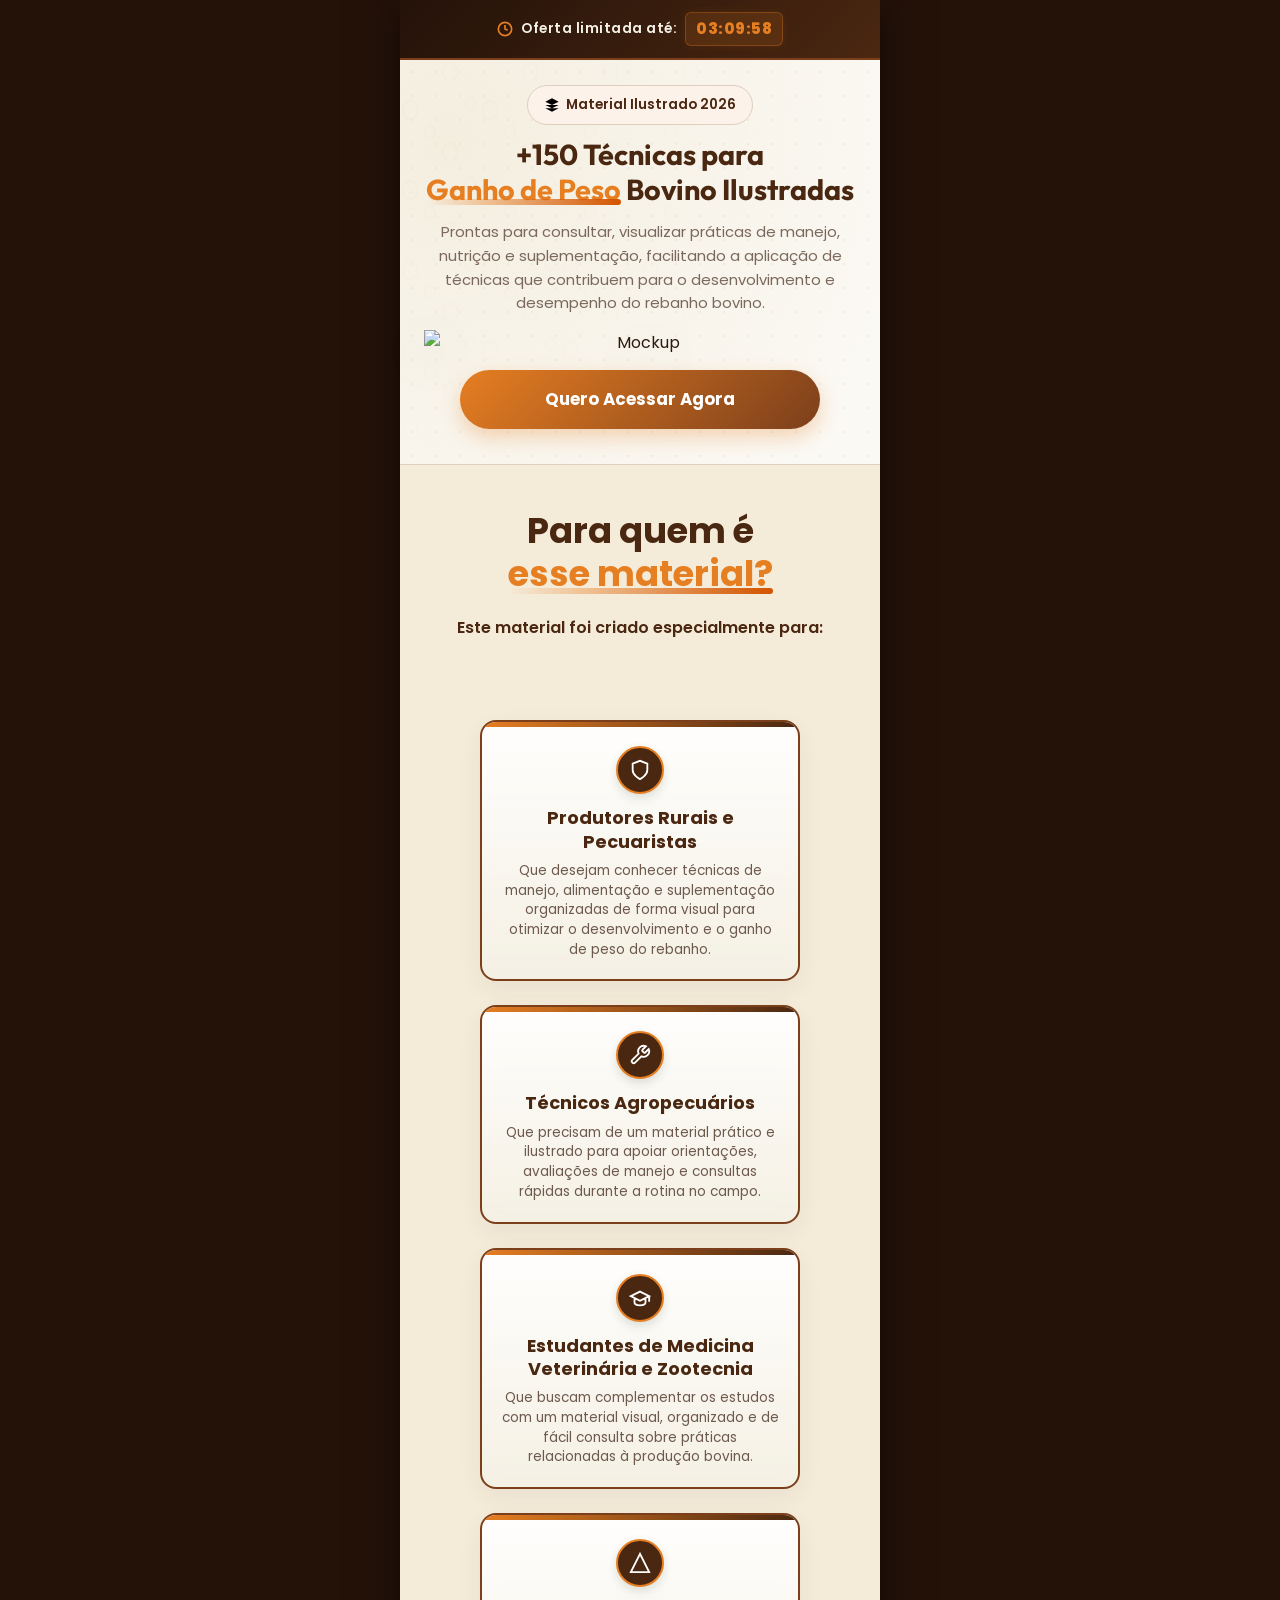
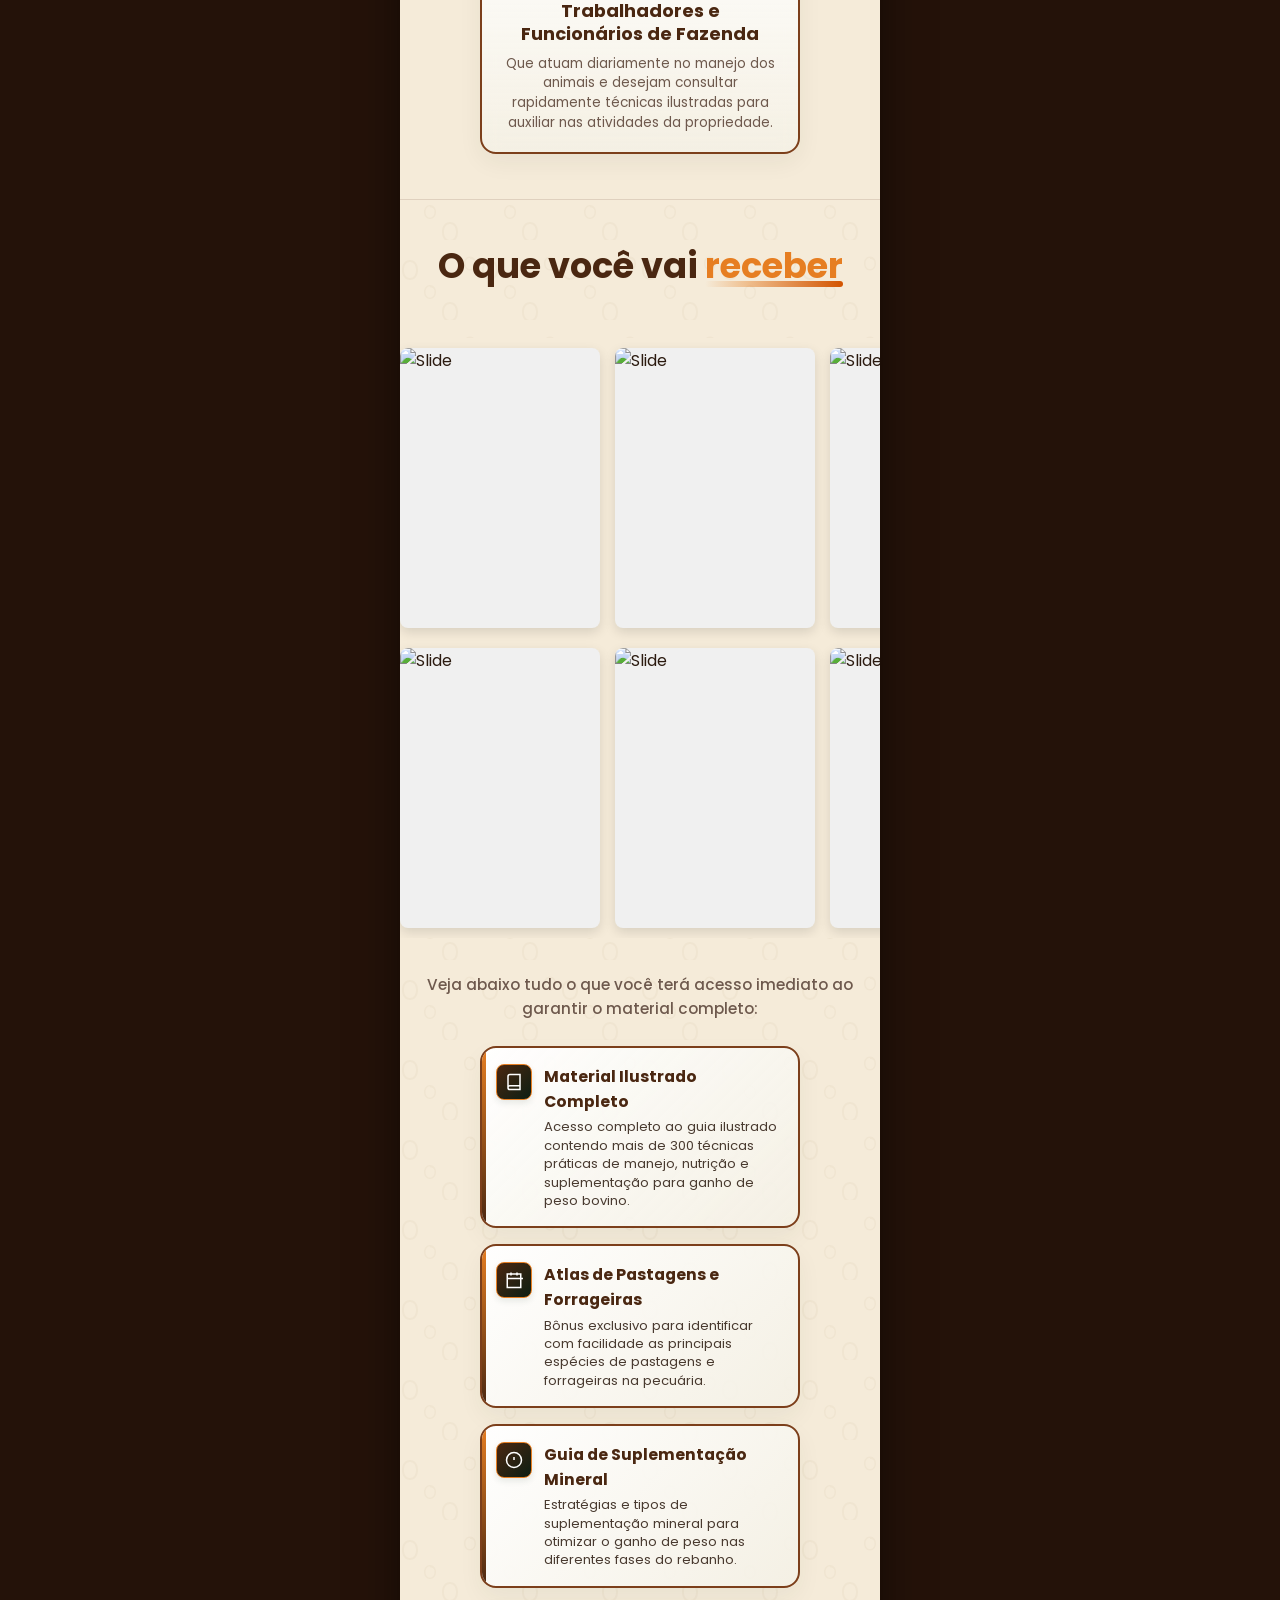
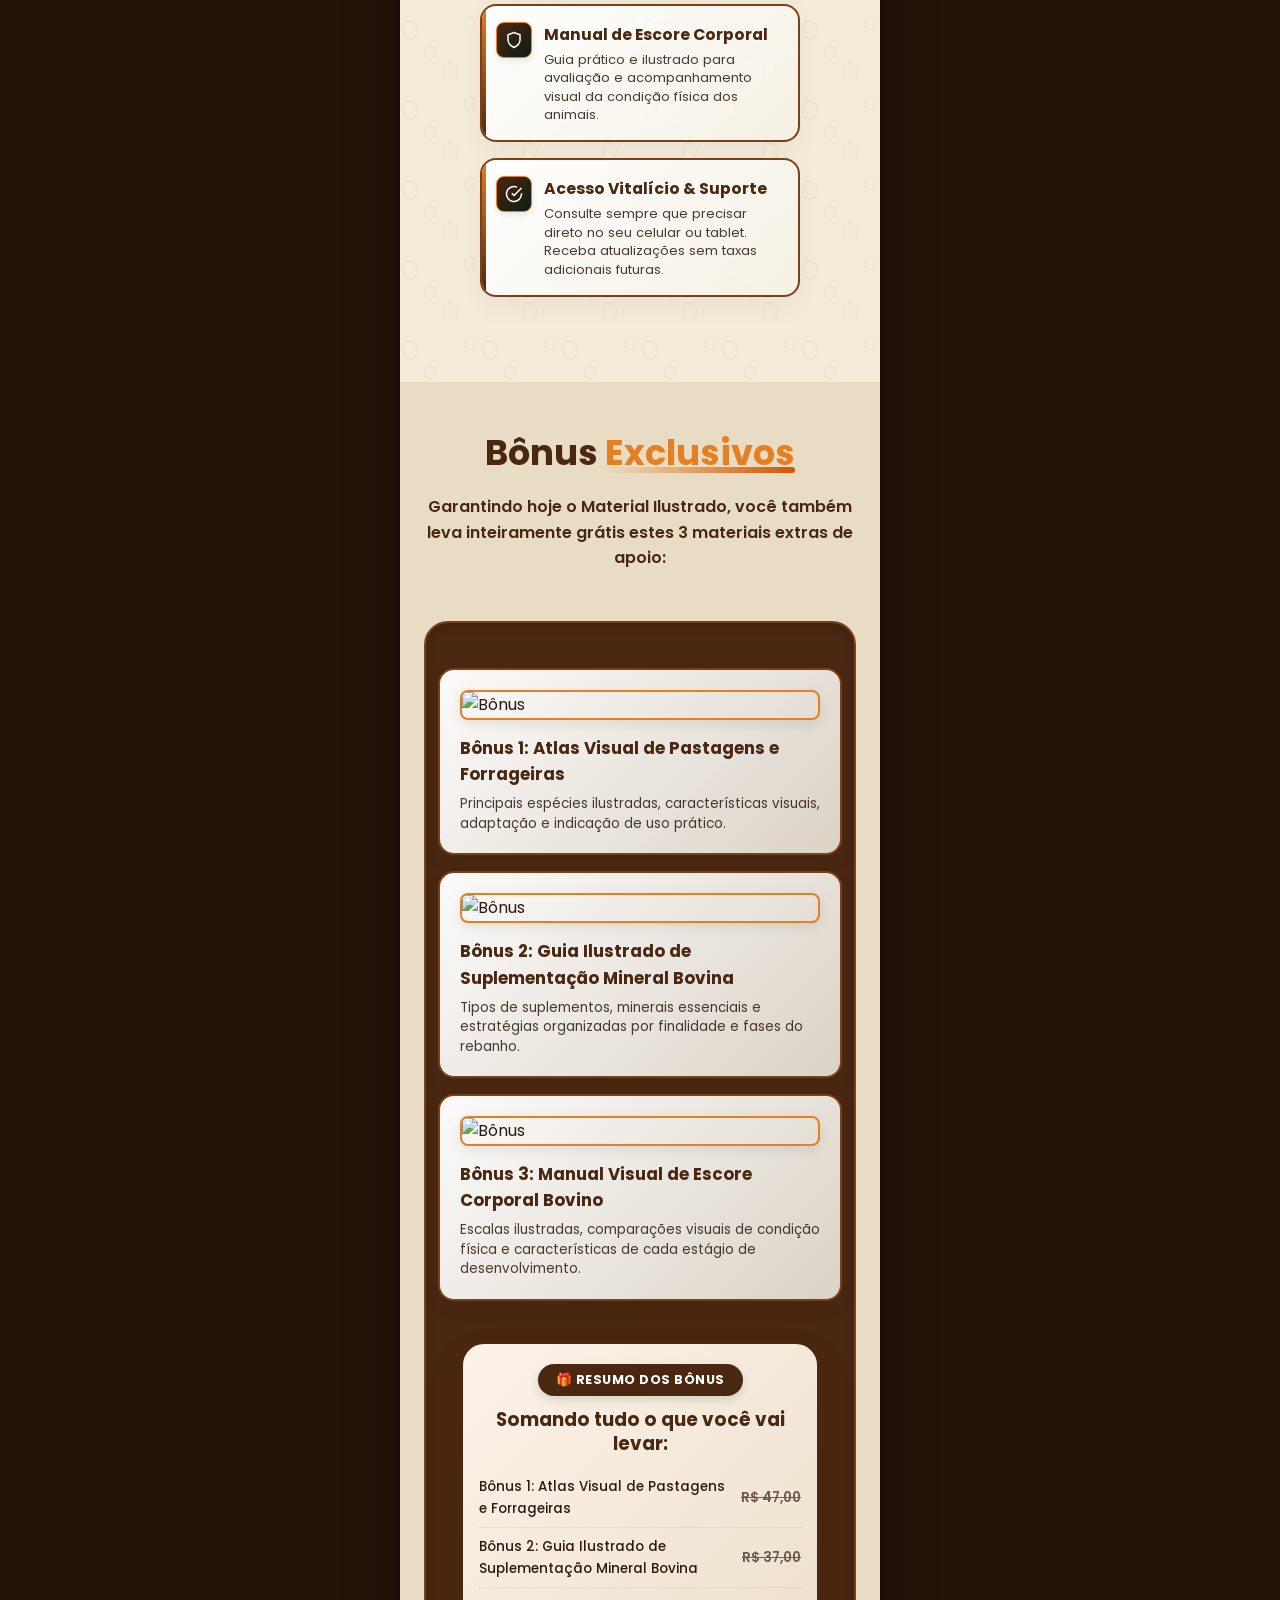
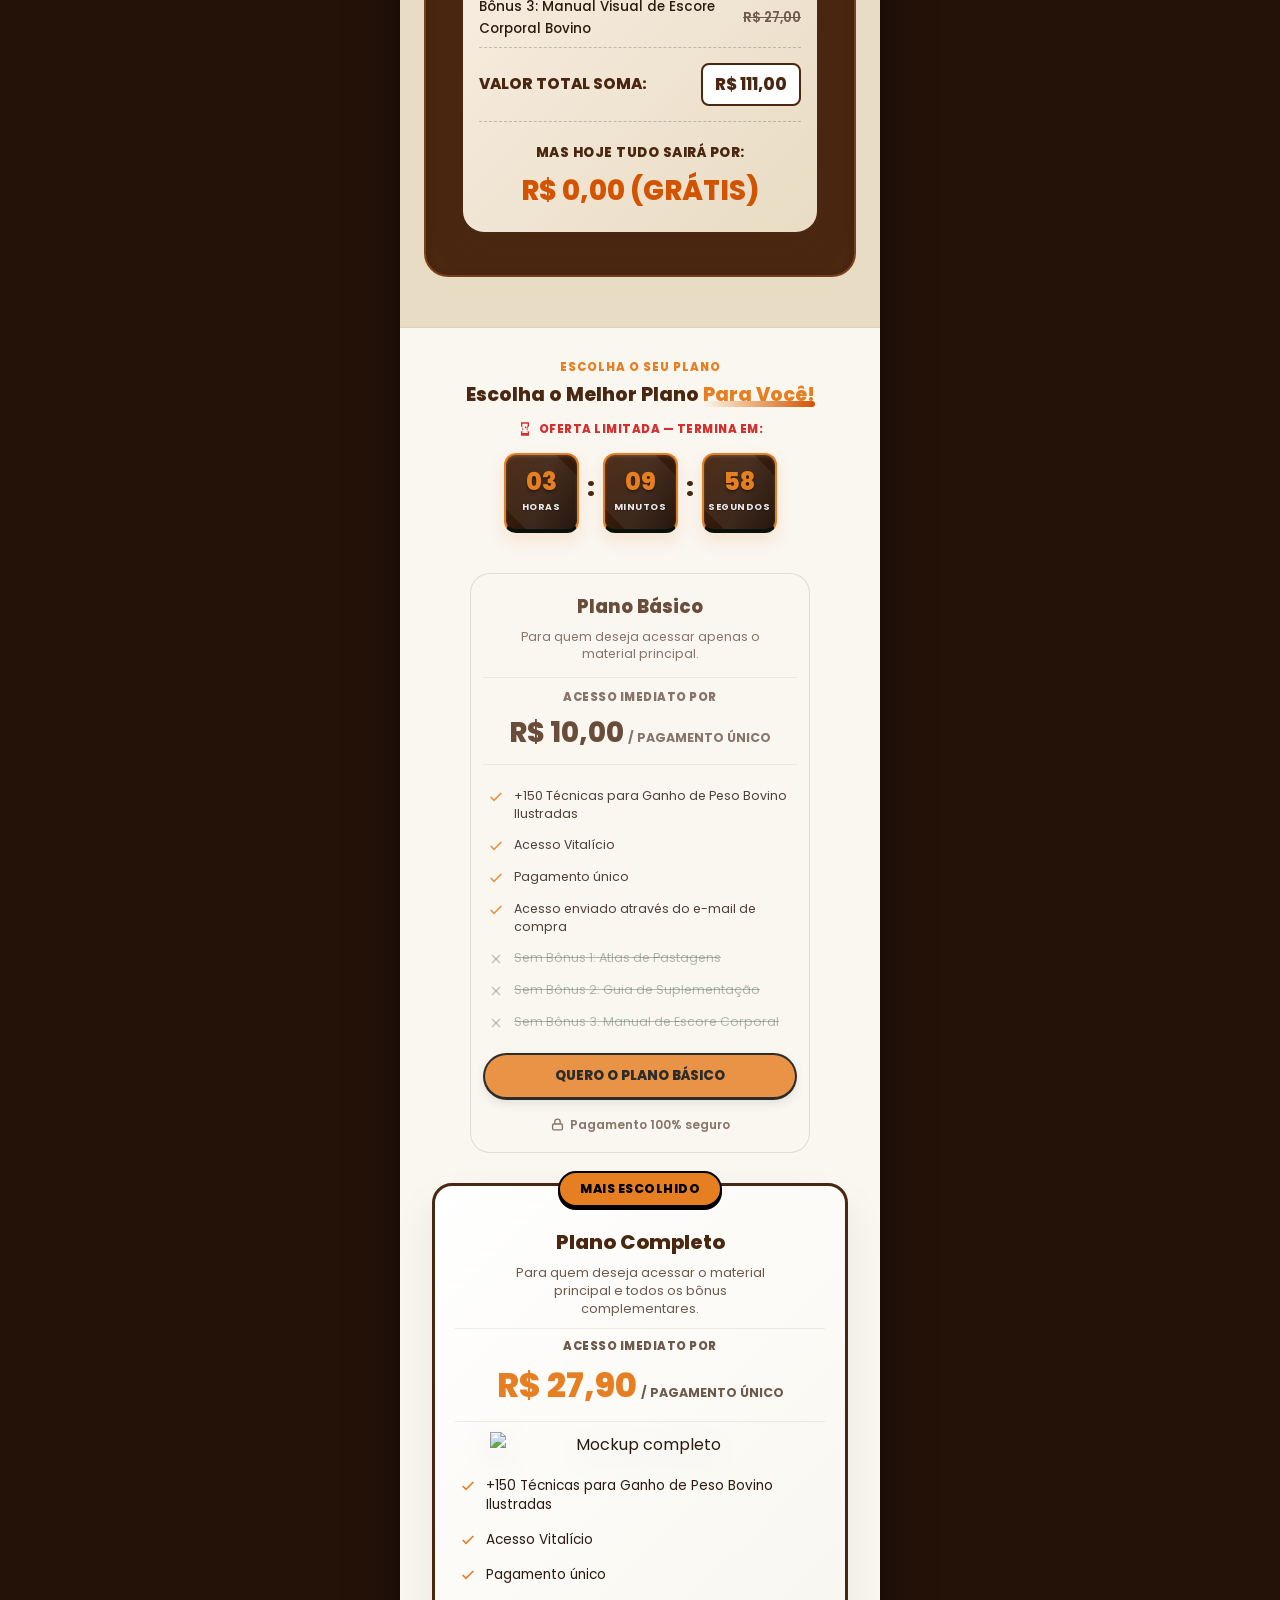
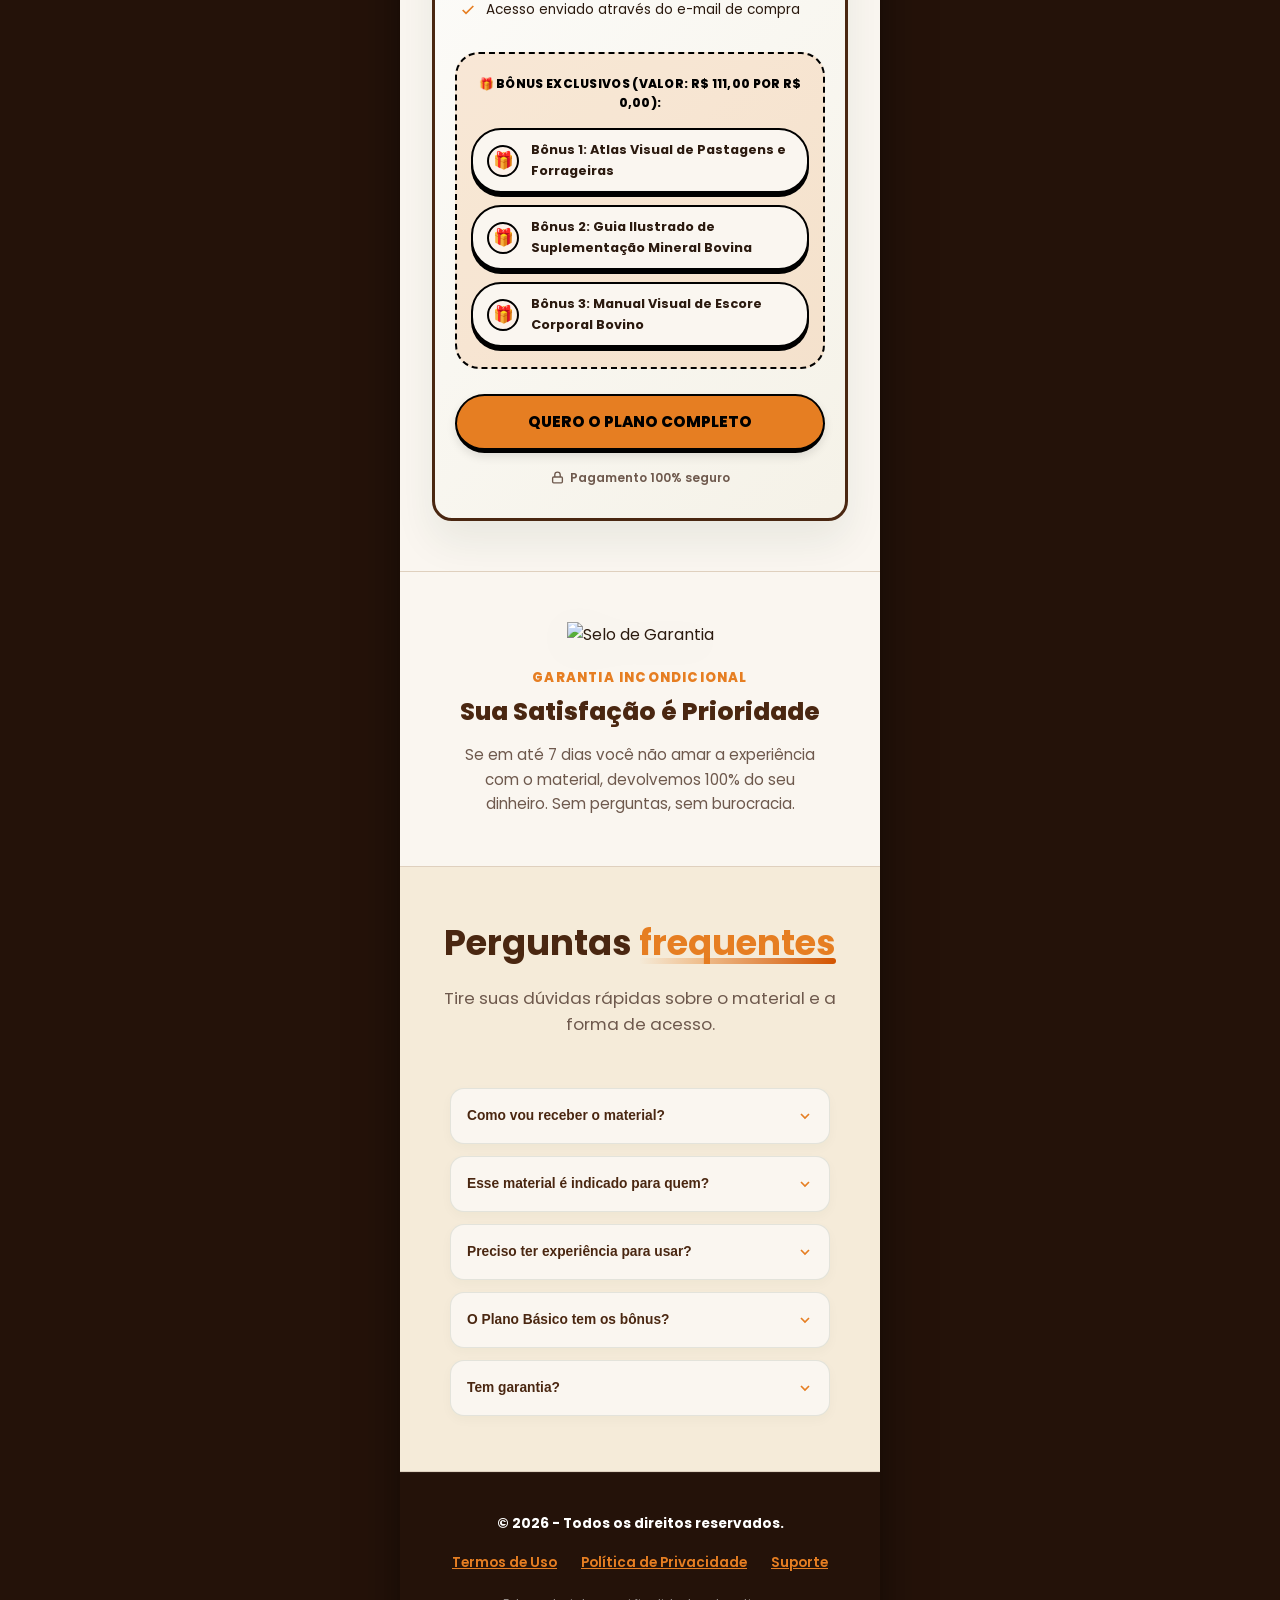
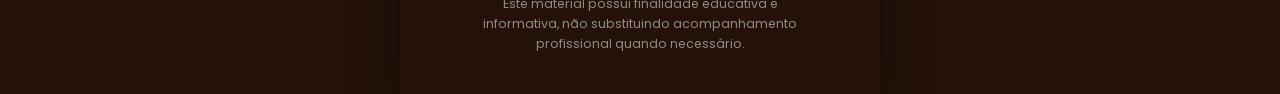
==== commit 1dcf05c5: "Set main hero headline font-family to Outfit from aq" ====
--- a/index.html
+++ b/index.html
@@ -9,7 +9,7 @@
         content="Prontas para consultar, visualizar práticas de manejo, nutrição e suplementação, facilitando a aplicação de técnicas que contribuem para o desenvolvimento e desempenho do rebanho bovino.">
 
     <style>
-        @import url('https://fonts.googleapis.com/css2?family=Poppins:wght@300;400;700;800&display=swap');
+        @import url('https://fonts.googleapis.com/css2?family=Outfit:wght@400;500;600;700;800&family=Poppins:wght@300;400;700;800&display=swap');
 
         /* 
         ==================================================================
@@ -294,6 +294,7 @@
         }
 
         .hero h1 {
+            font-family: 'Outfit', sans-serif;
             font-size: 1.8rem;
             line-height: 1.2;
             margin-bottom: 14px;
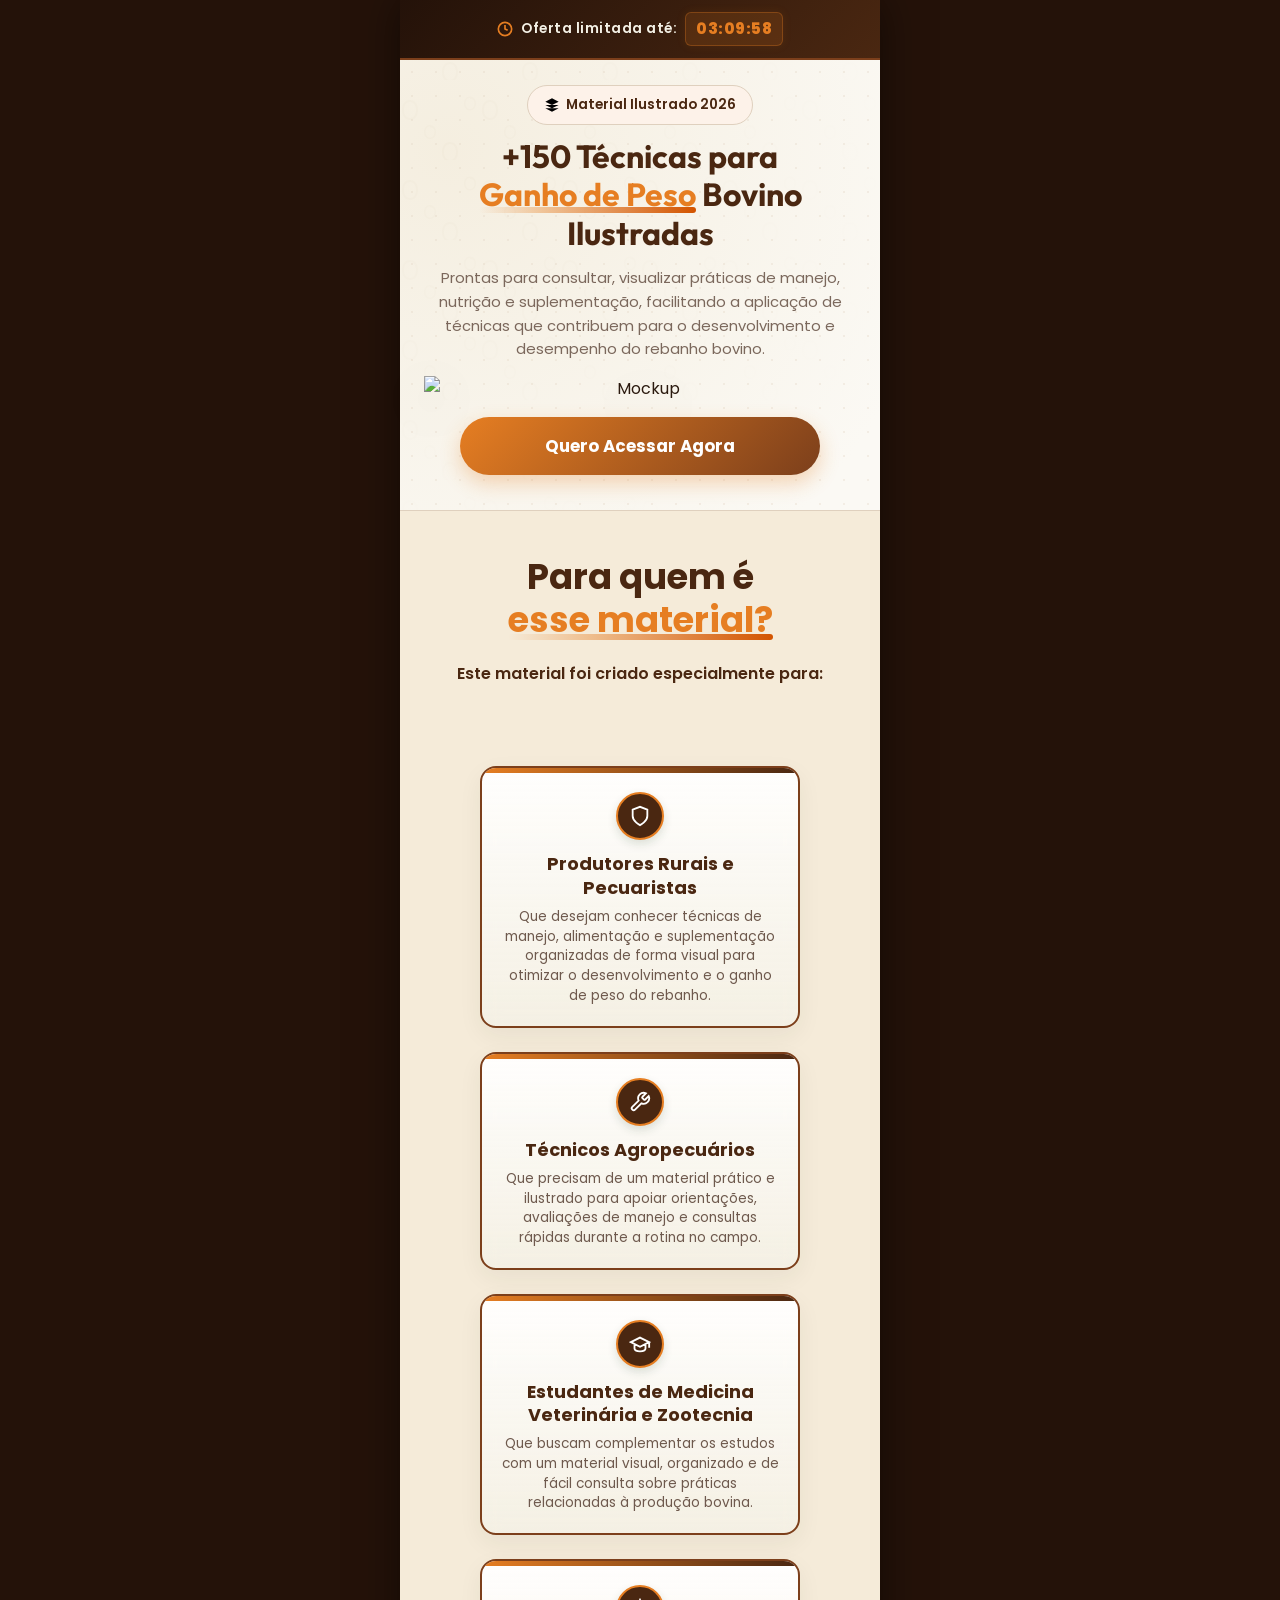
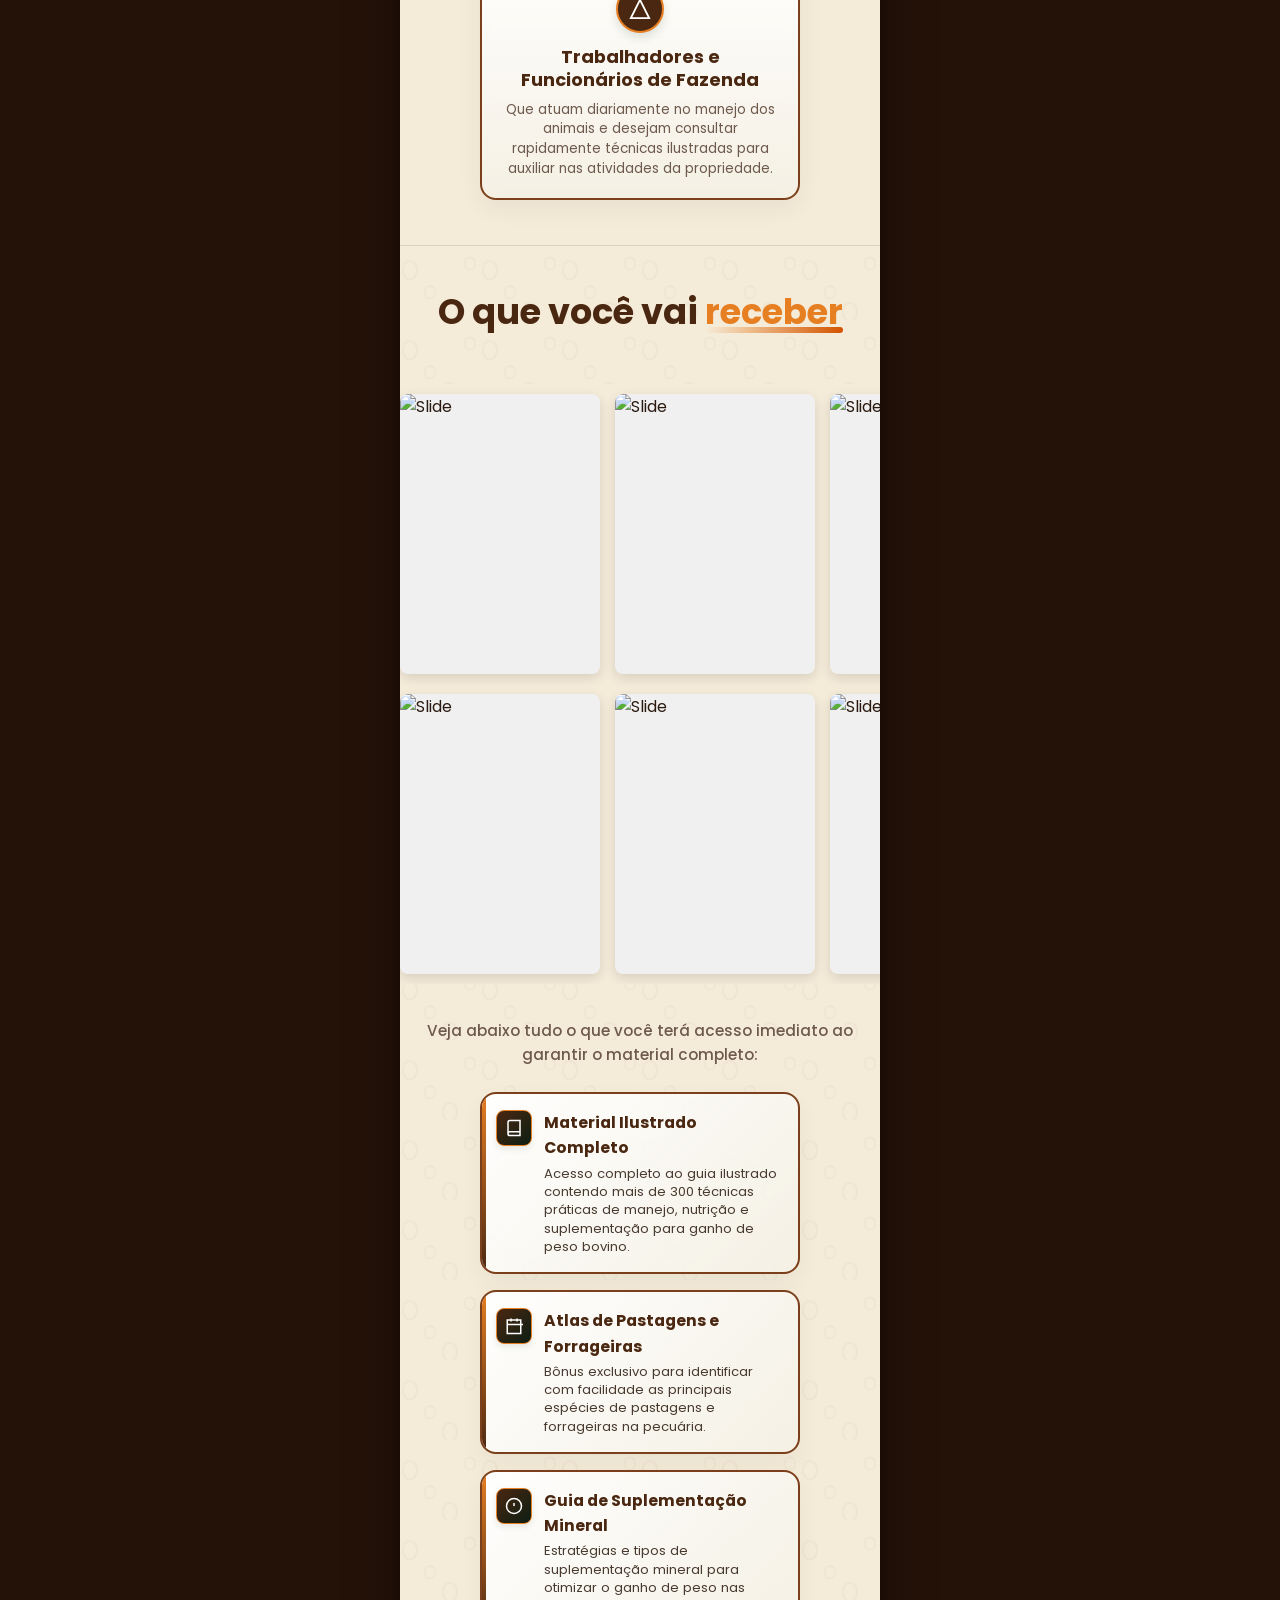
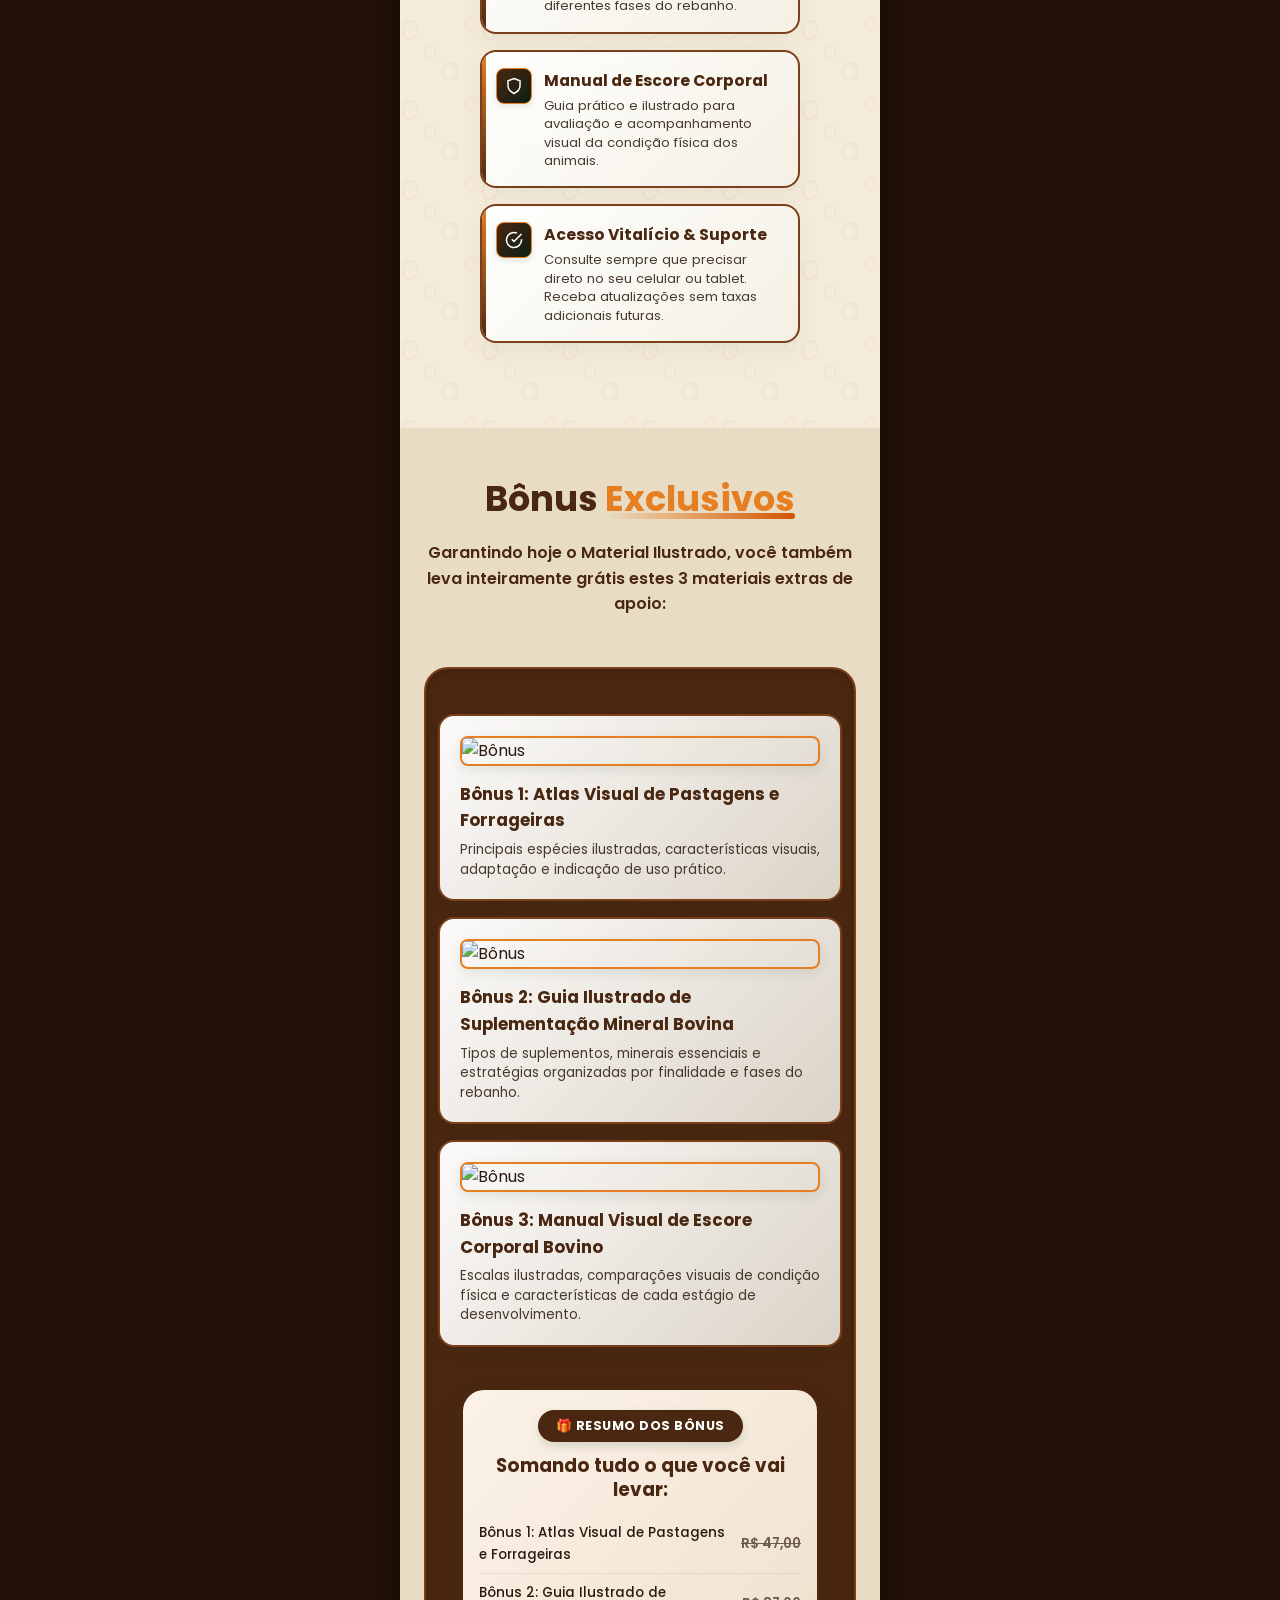
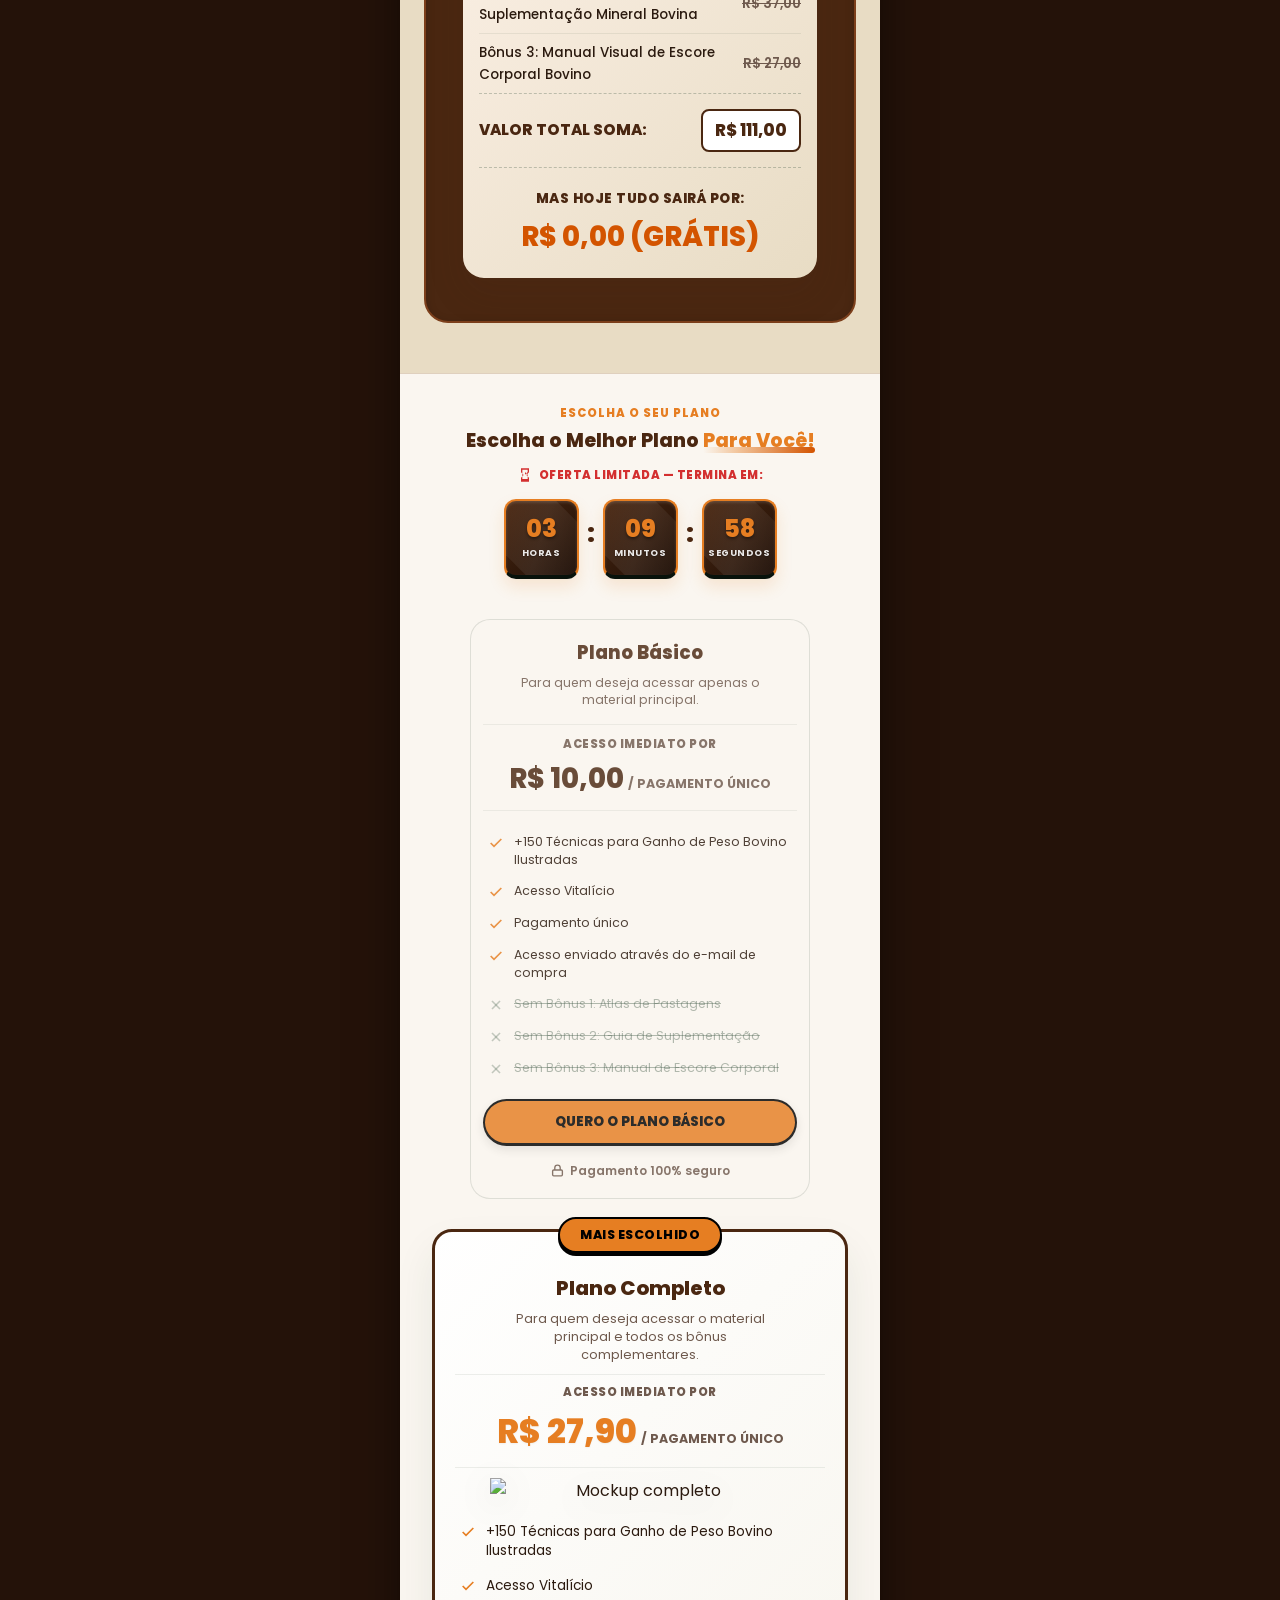
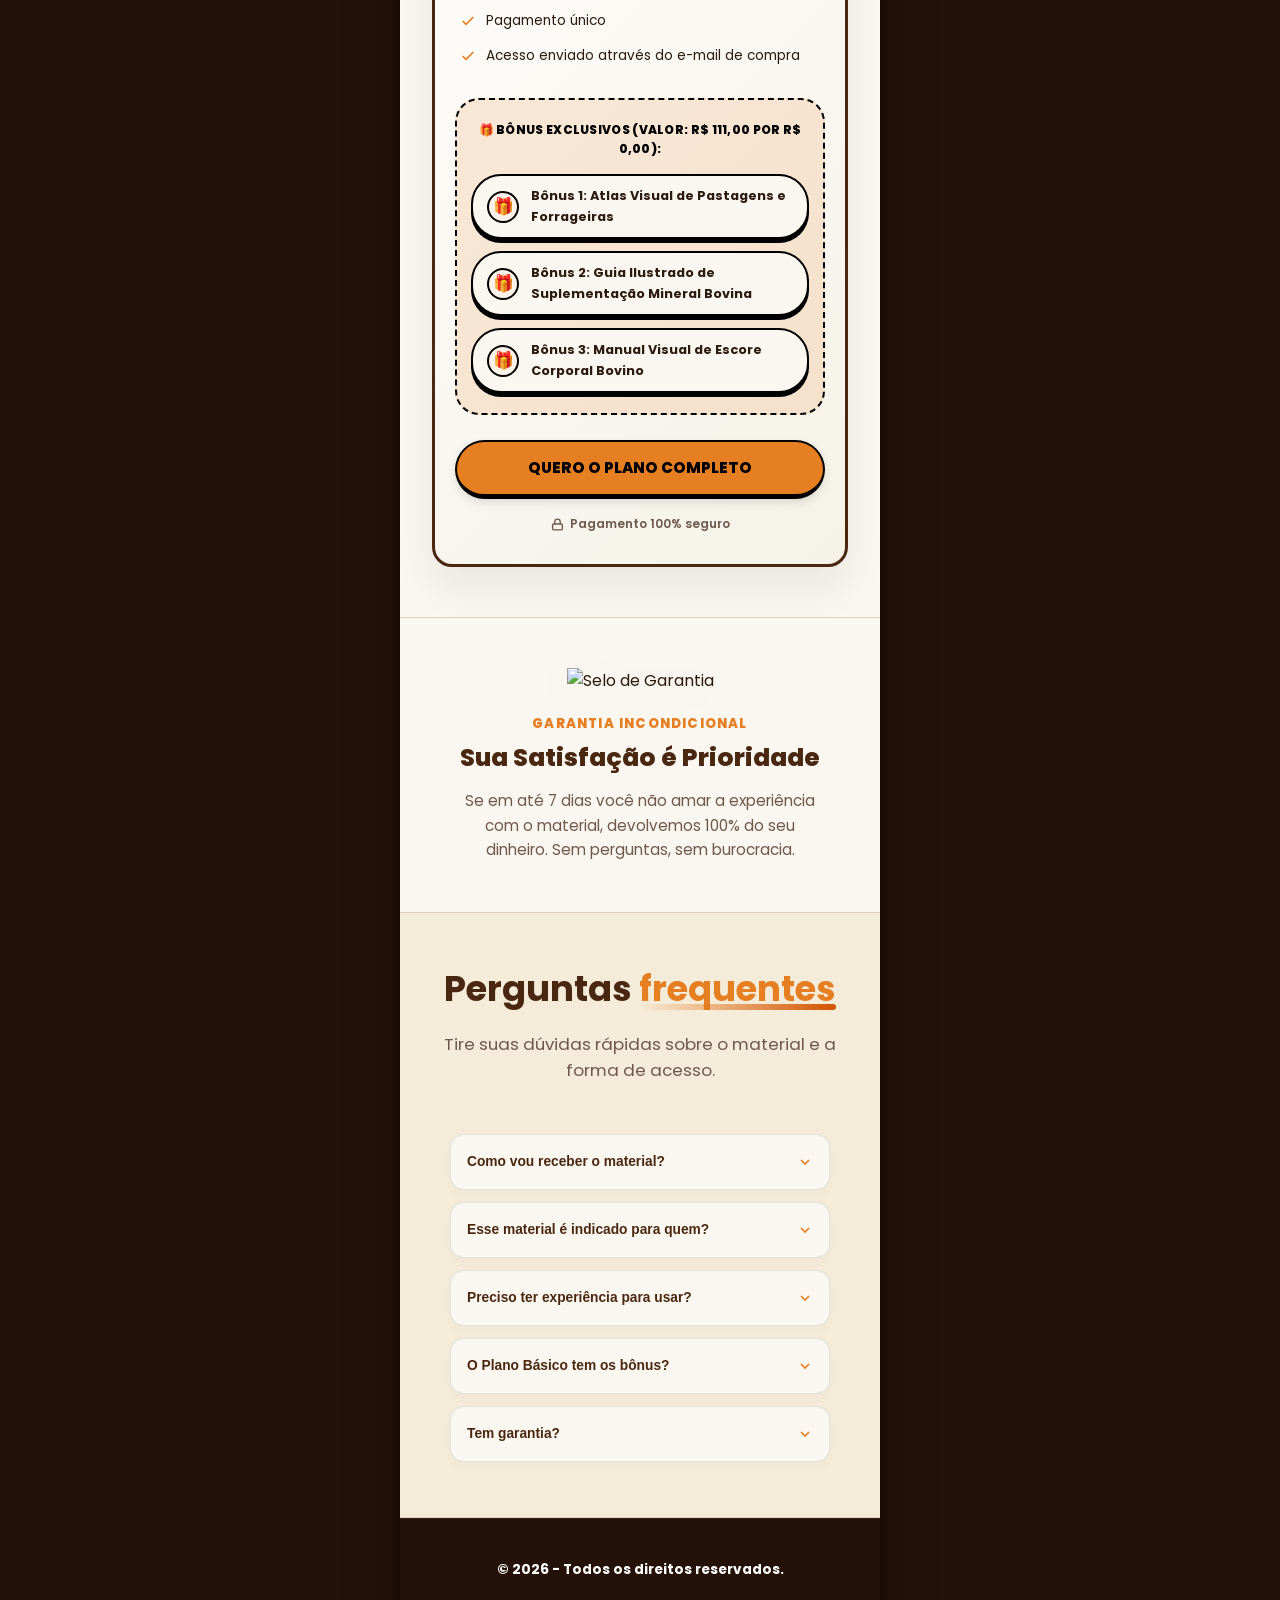
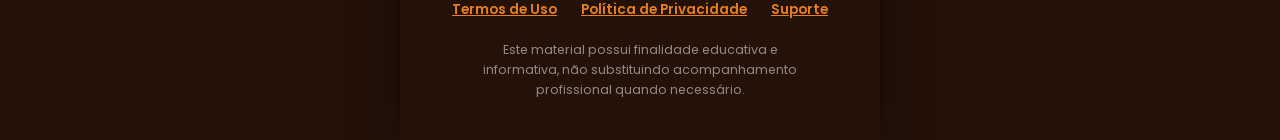
==== commit aa3d4994: "Increase main hero headline font-size to 2.0rem" ====
--- a/index.html
+++ b/index.html
@@ -295,7 +295,7 @@
 
         .hero h1 {
             font-family: 'Outfit', sans-serif;
-            font-size: 1.8rem;
+            font-size: 2.0rem;
             line-height: 1.2;
             margin-bottom: 14px;
         }
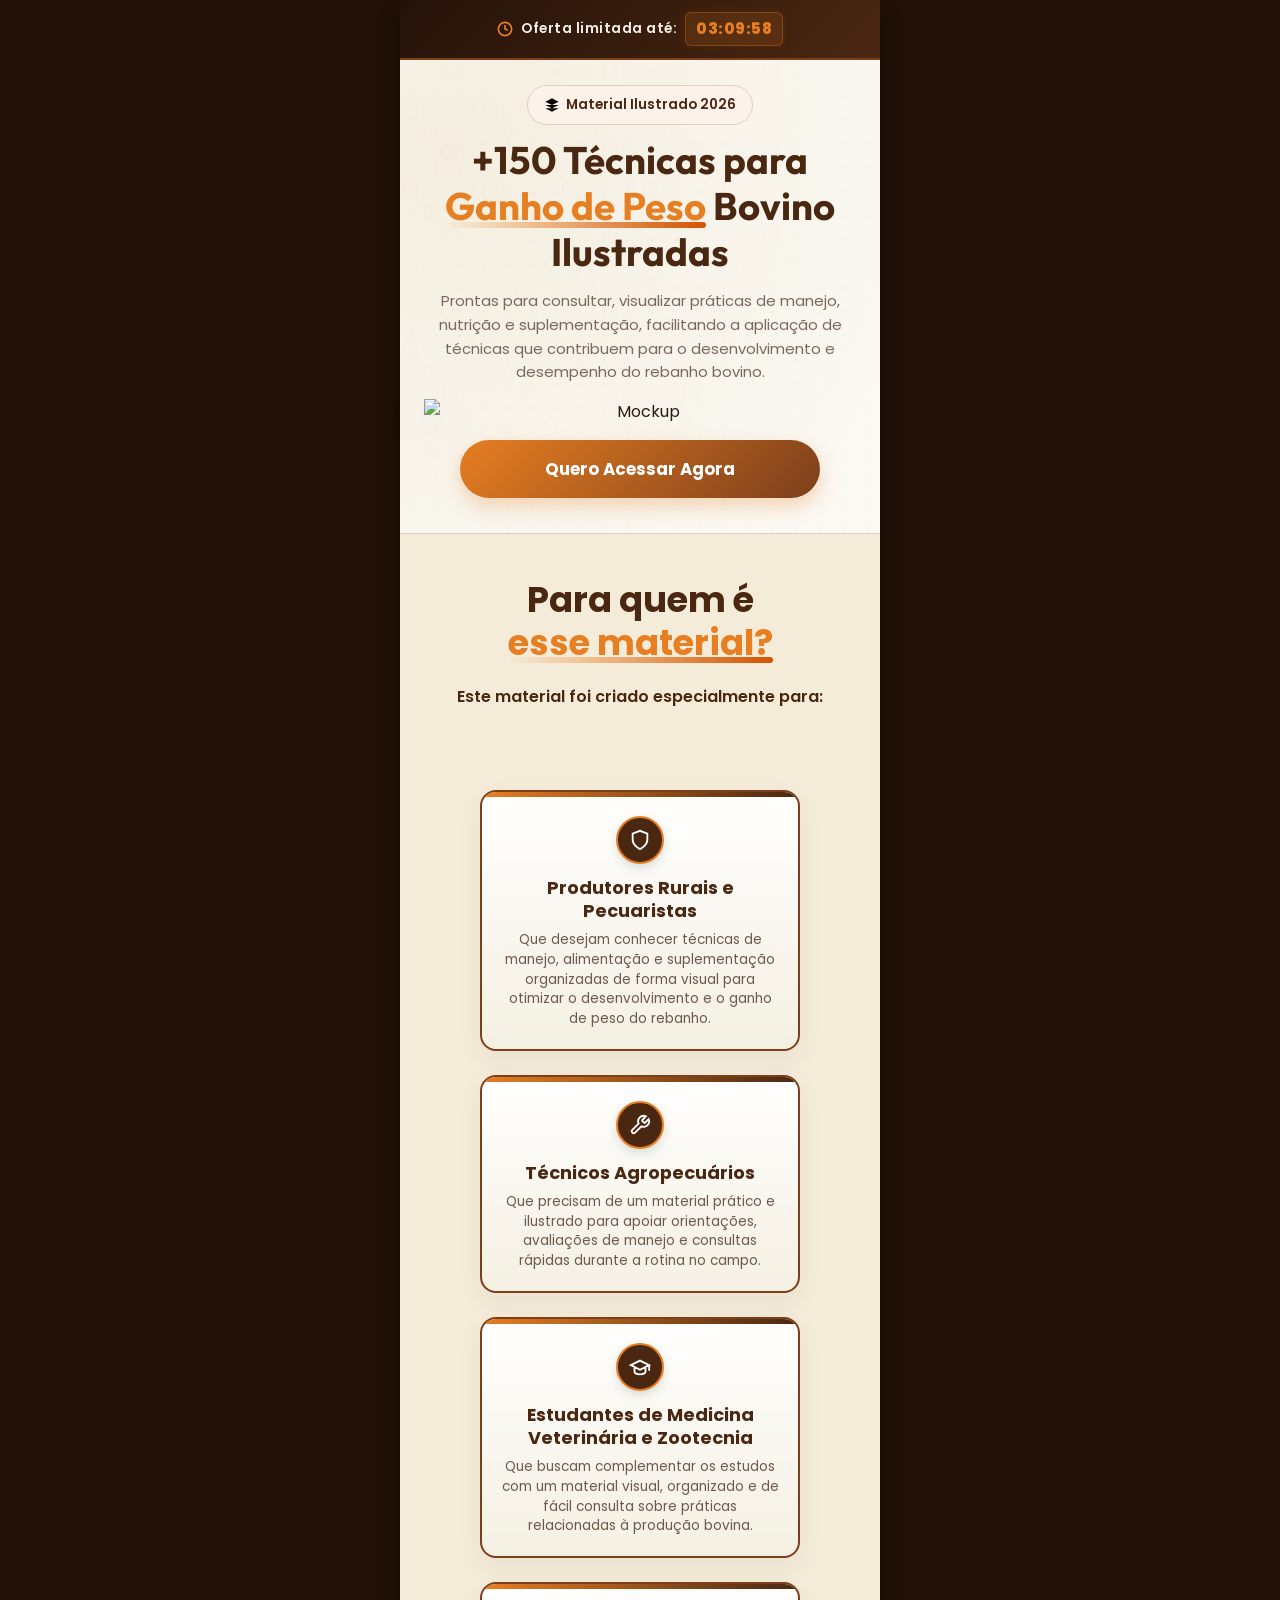
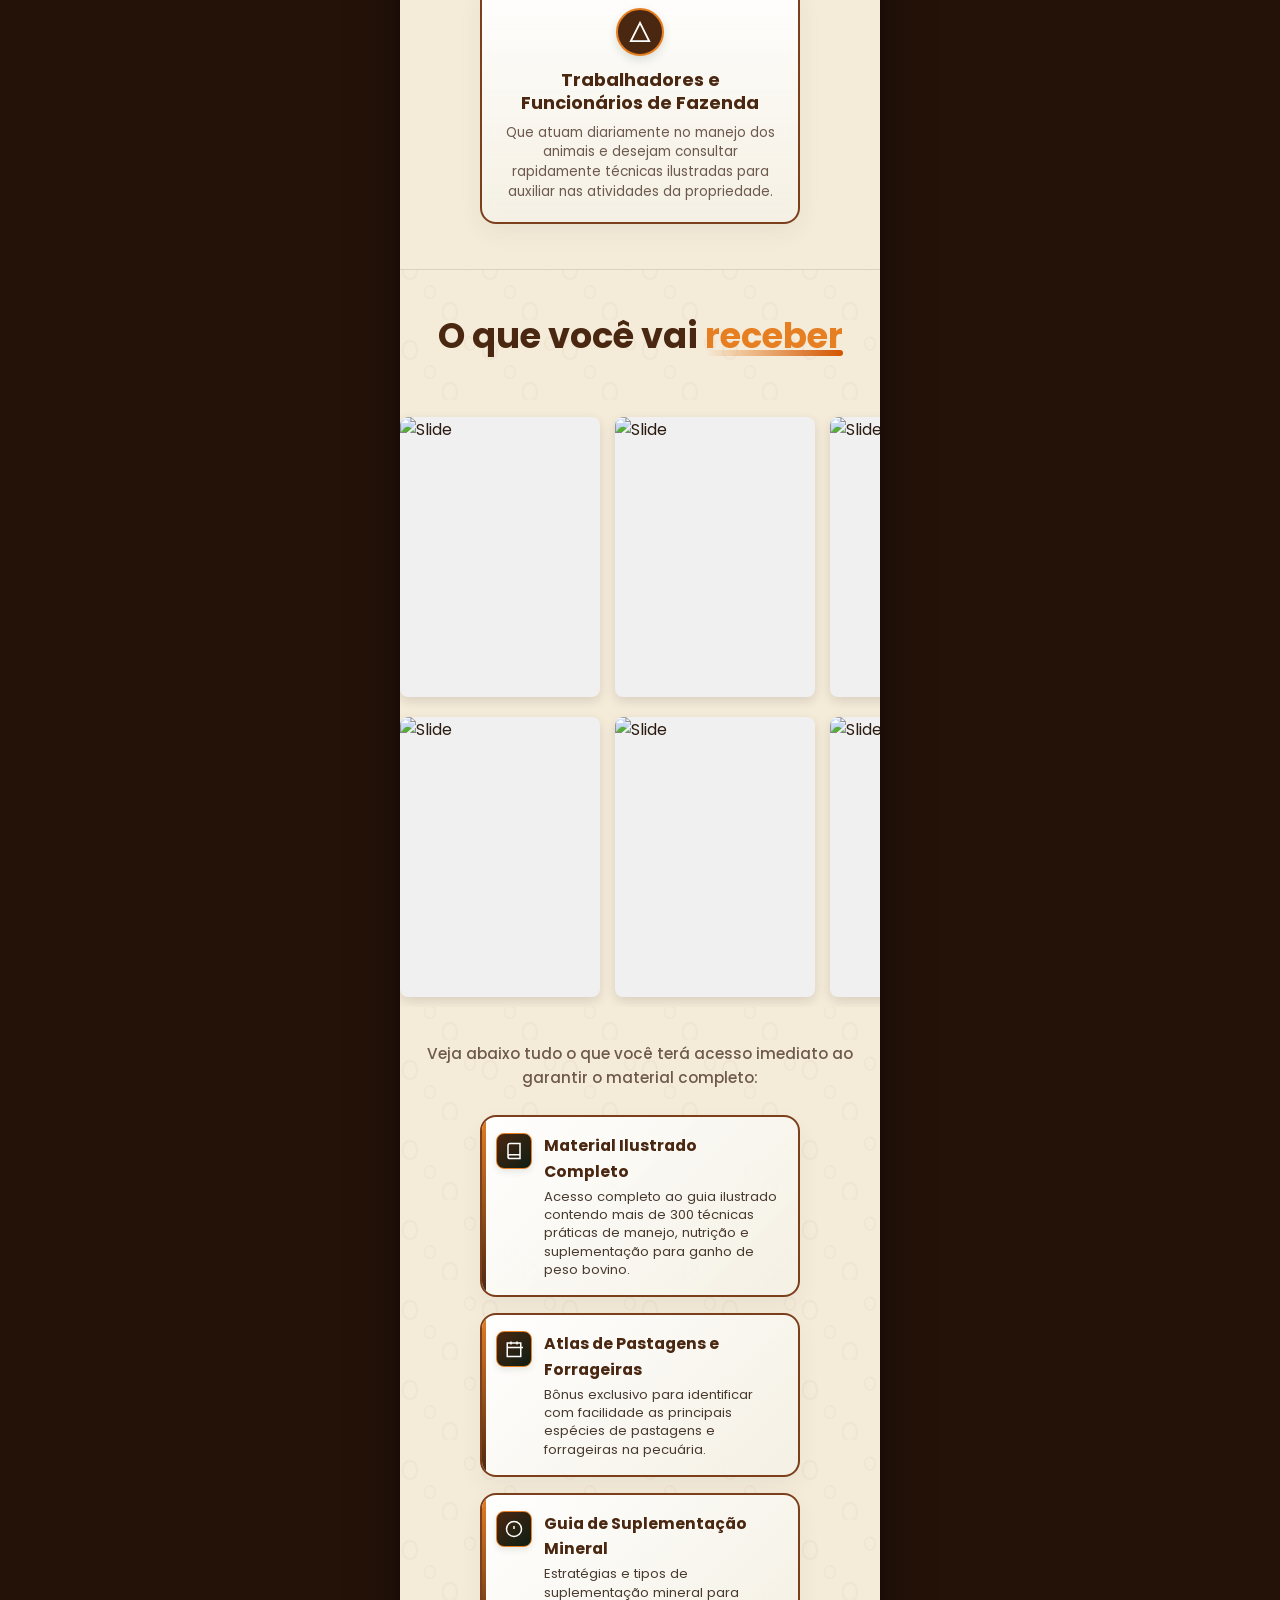
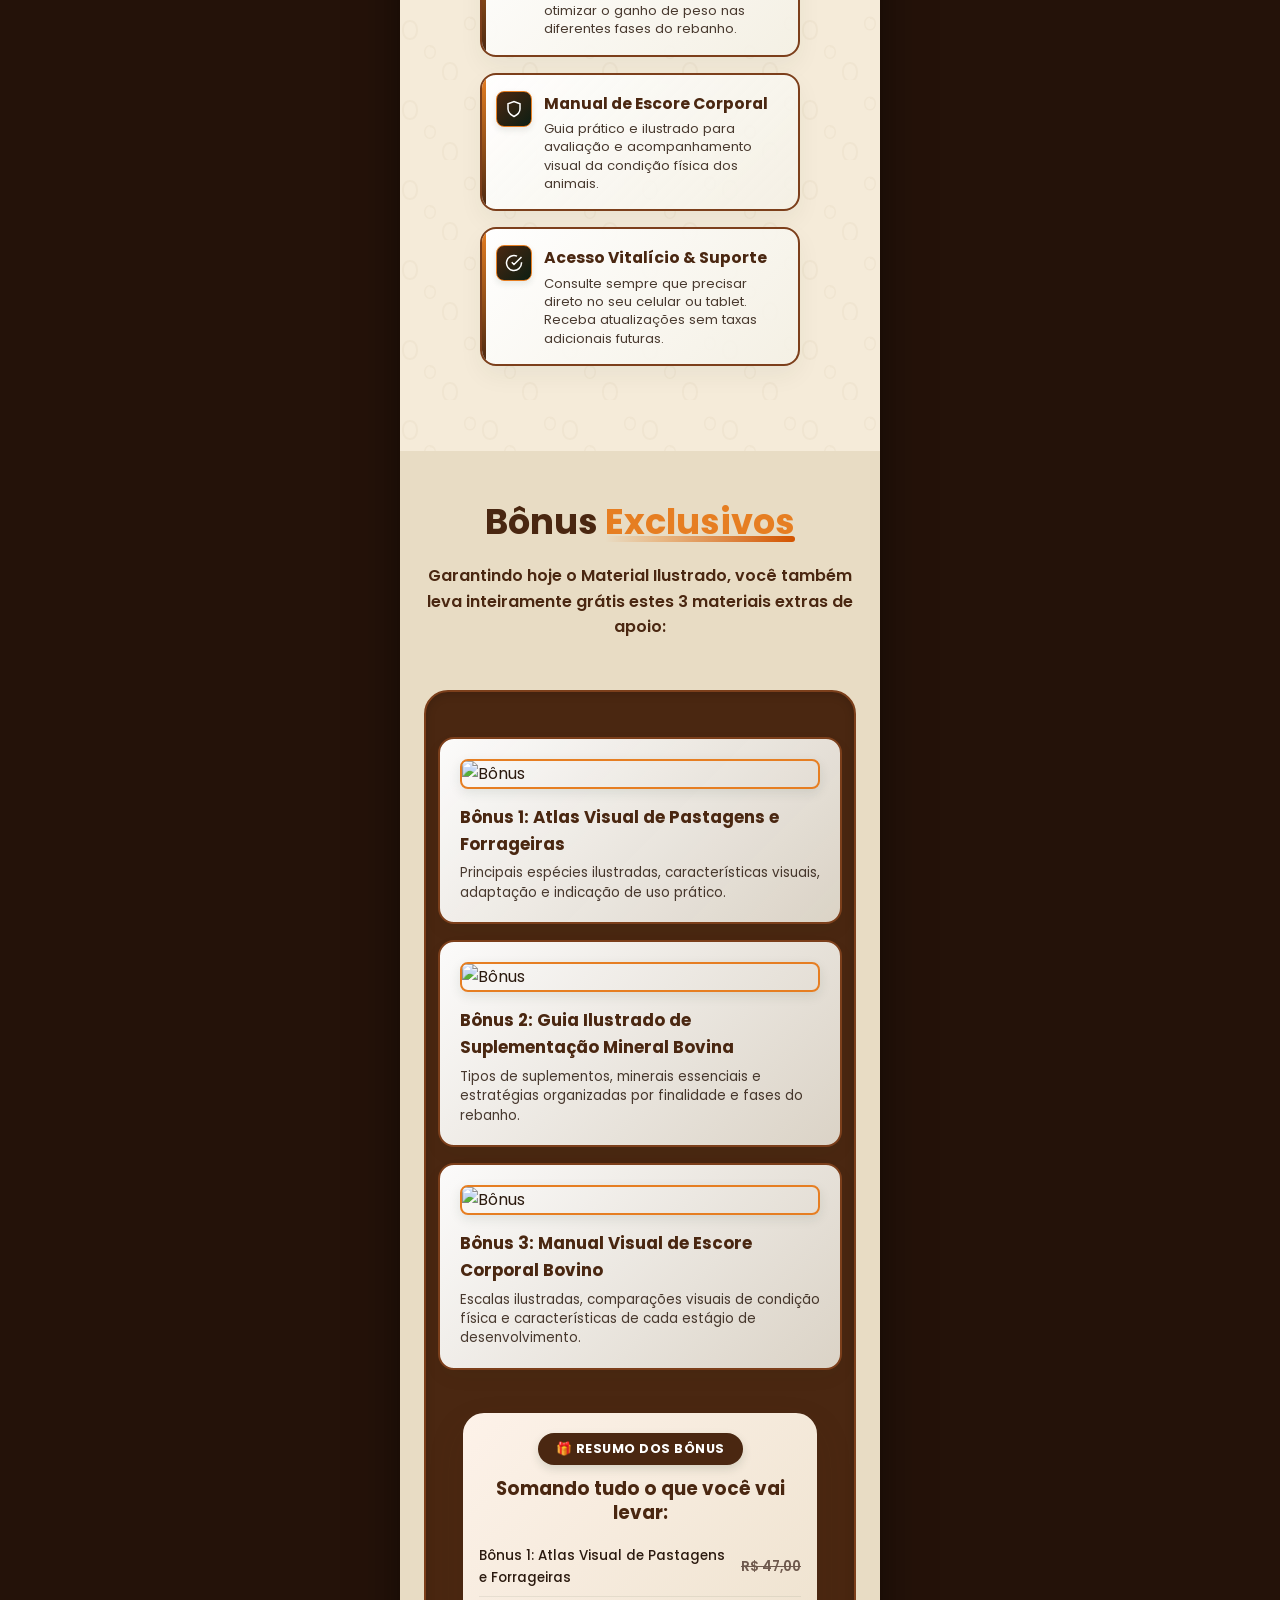
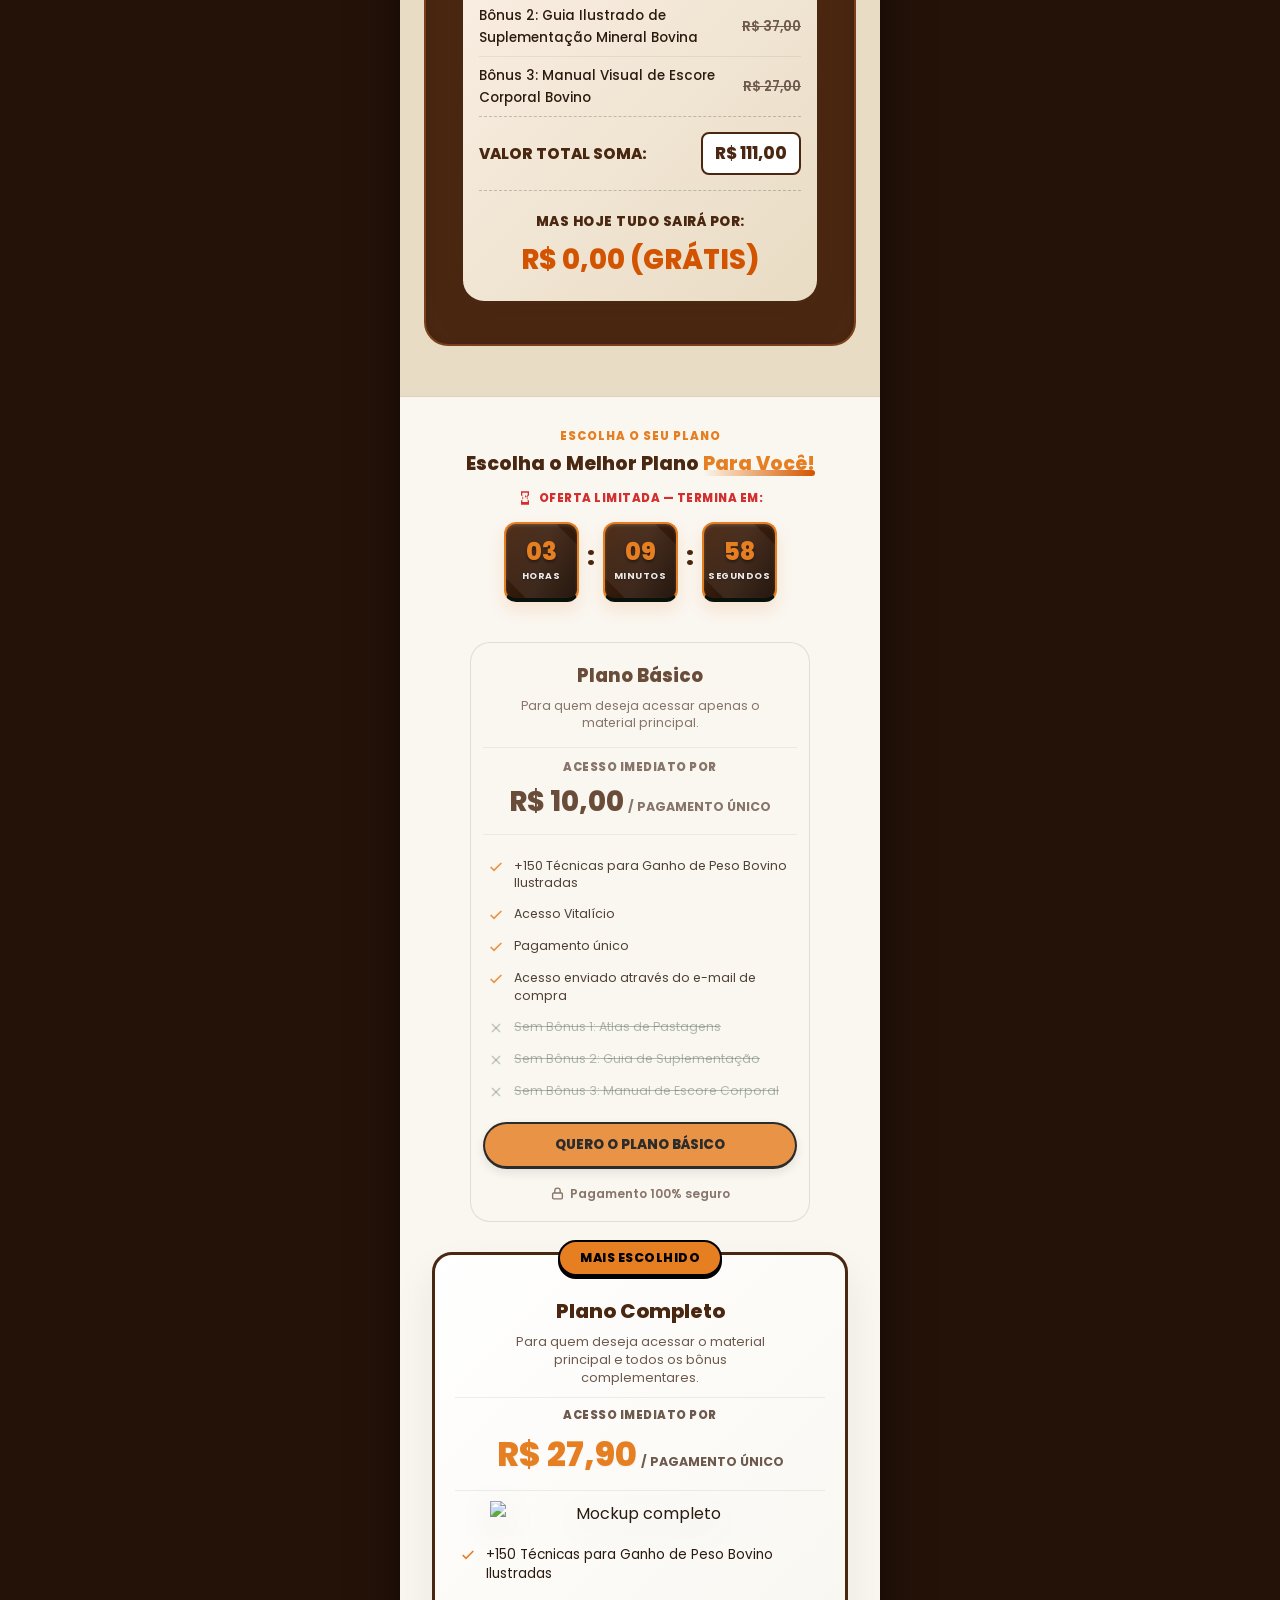
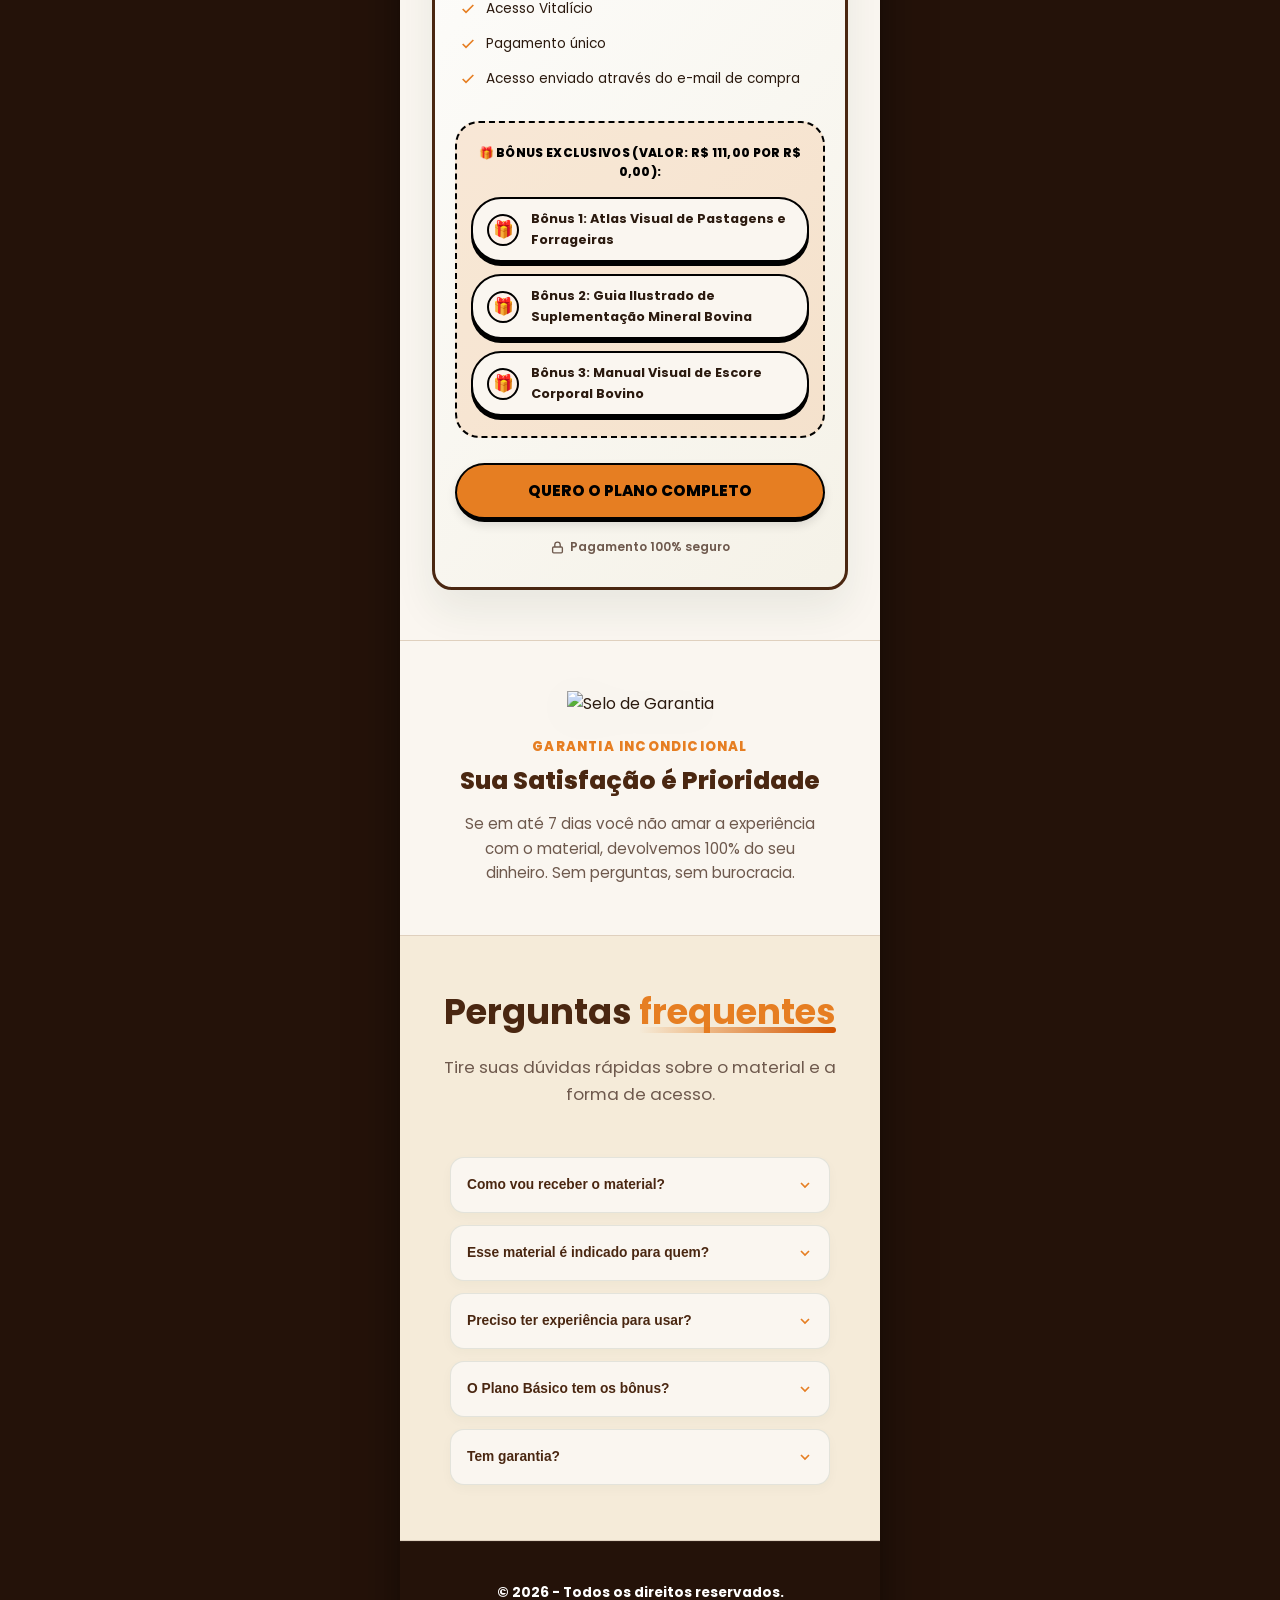
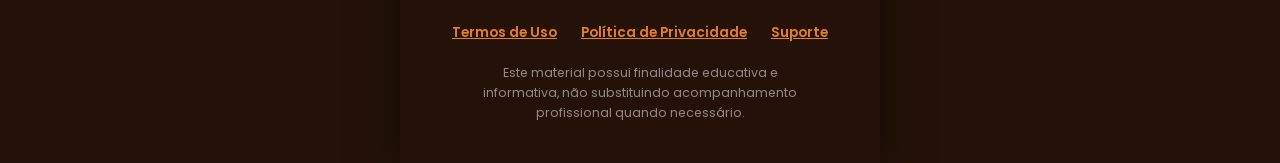
==== commit 58af3f56: "Increase main hero headline font-size to 2.4rem" ====
--- a/index.html
+++ b/index.html
@@ -295,7 +295,7 @@
 
         .hero h1 {
             font-family: 'Outfit', sans-serif;
-            font-size: 2.0rem;
+            font-size: 2.4rem;
             line-height: 1.2;
             margin-bottom: 14px;
         }
